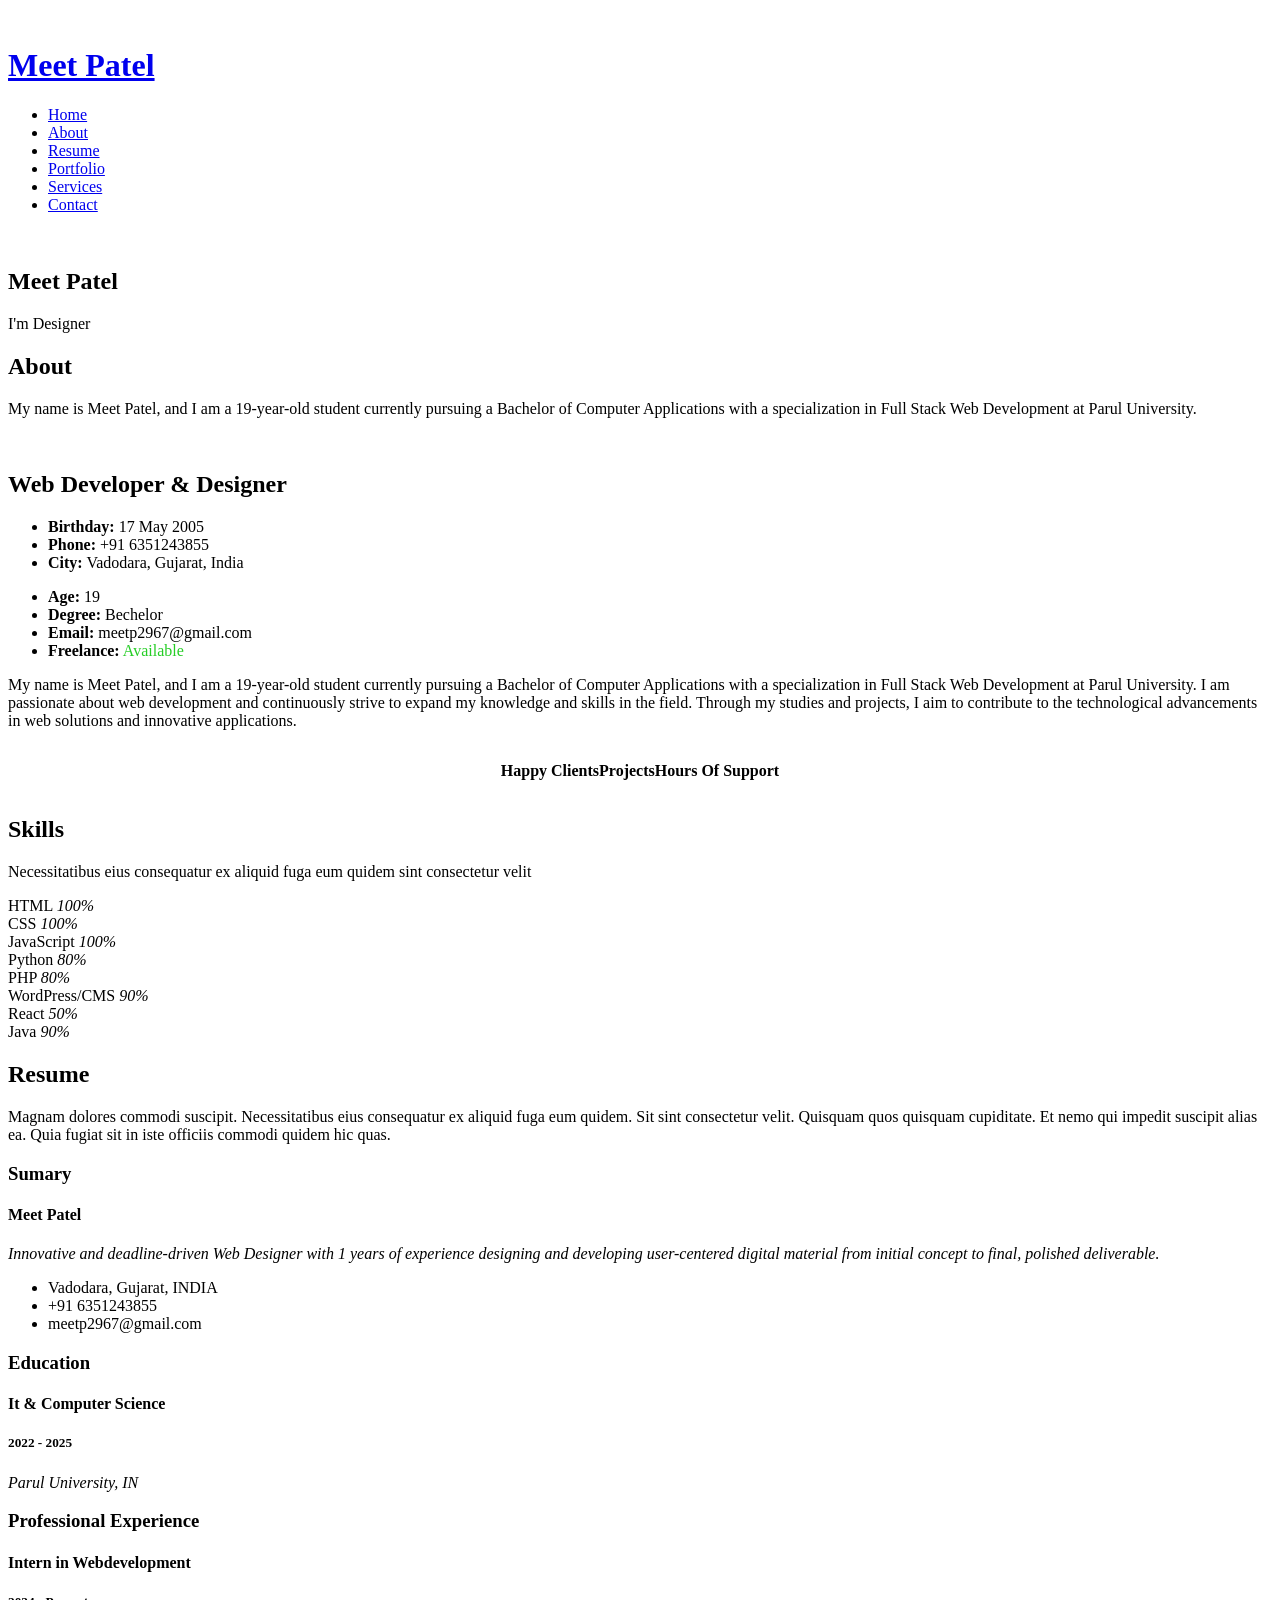
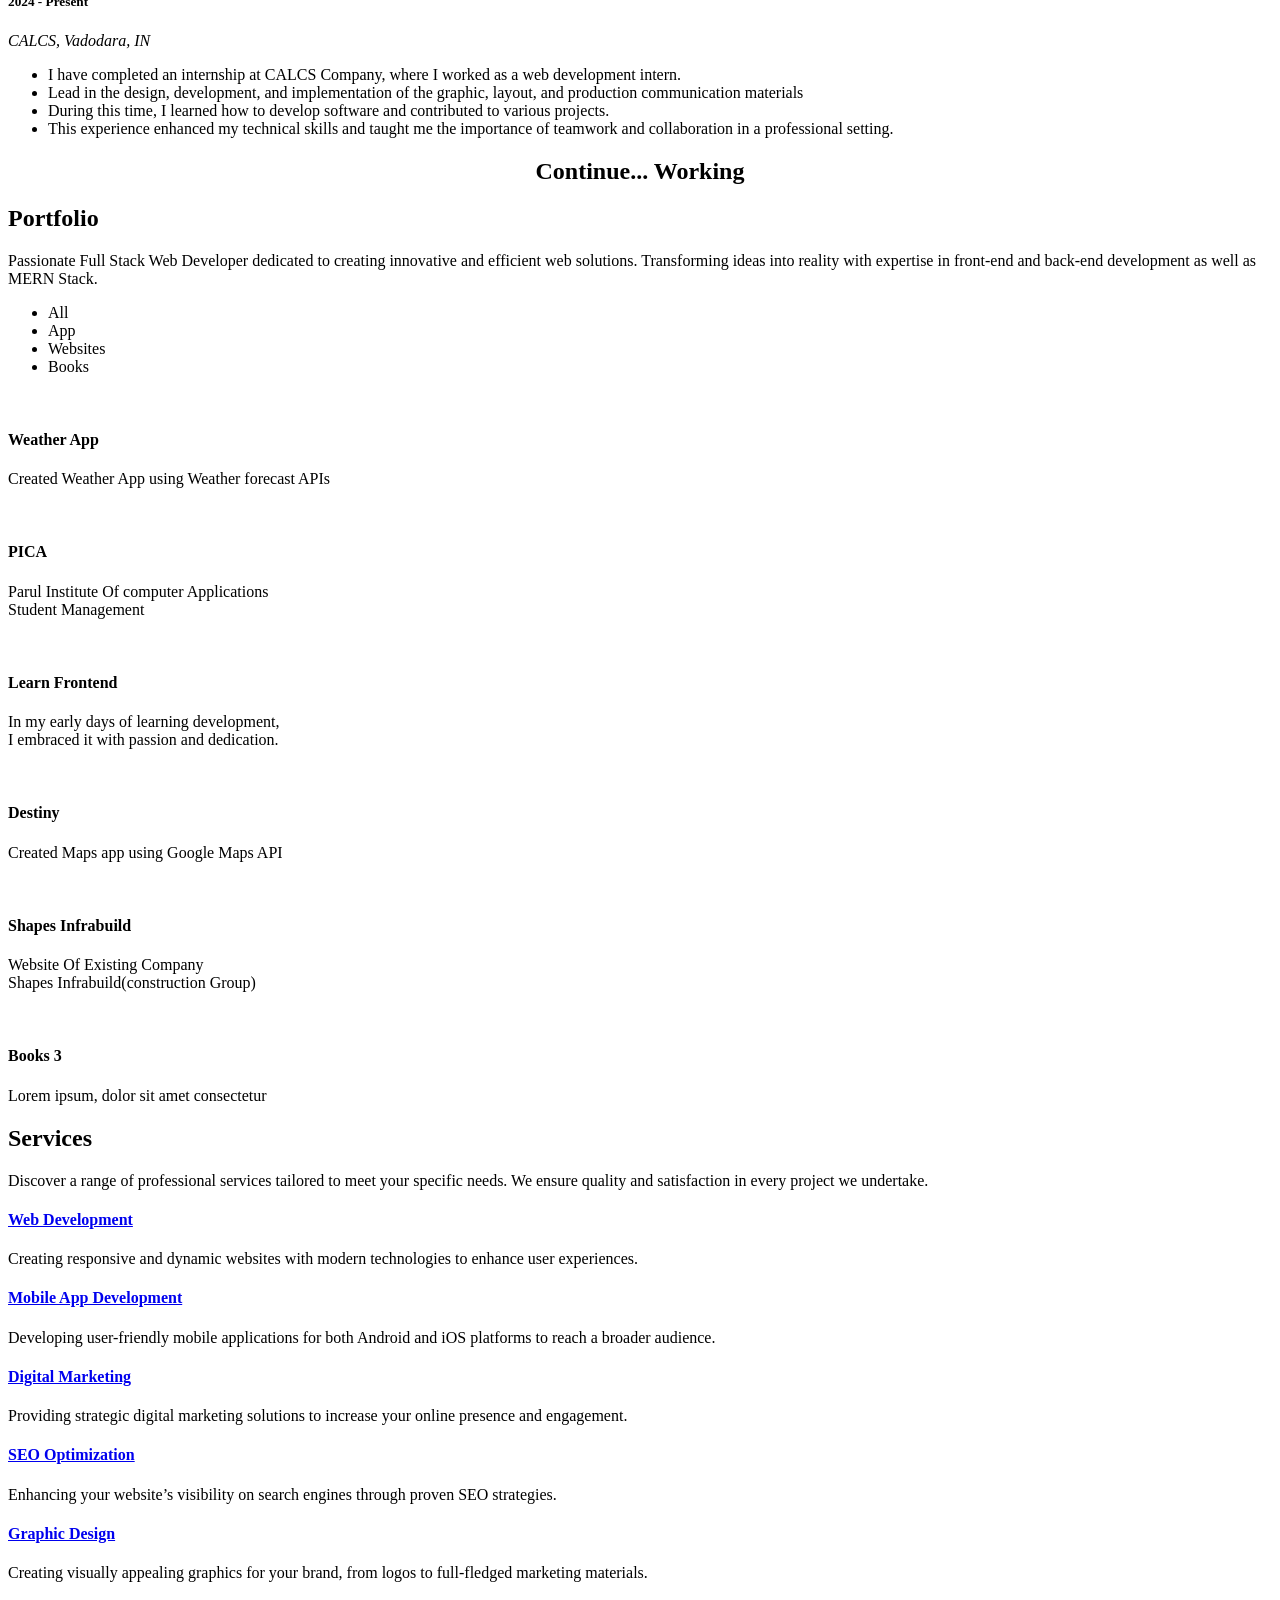
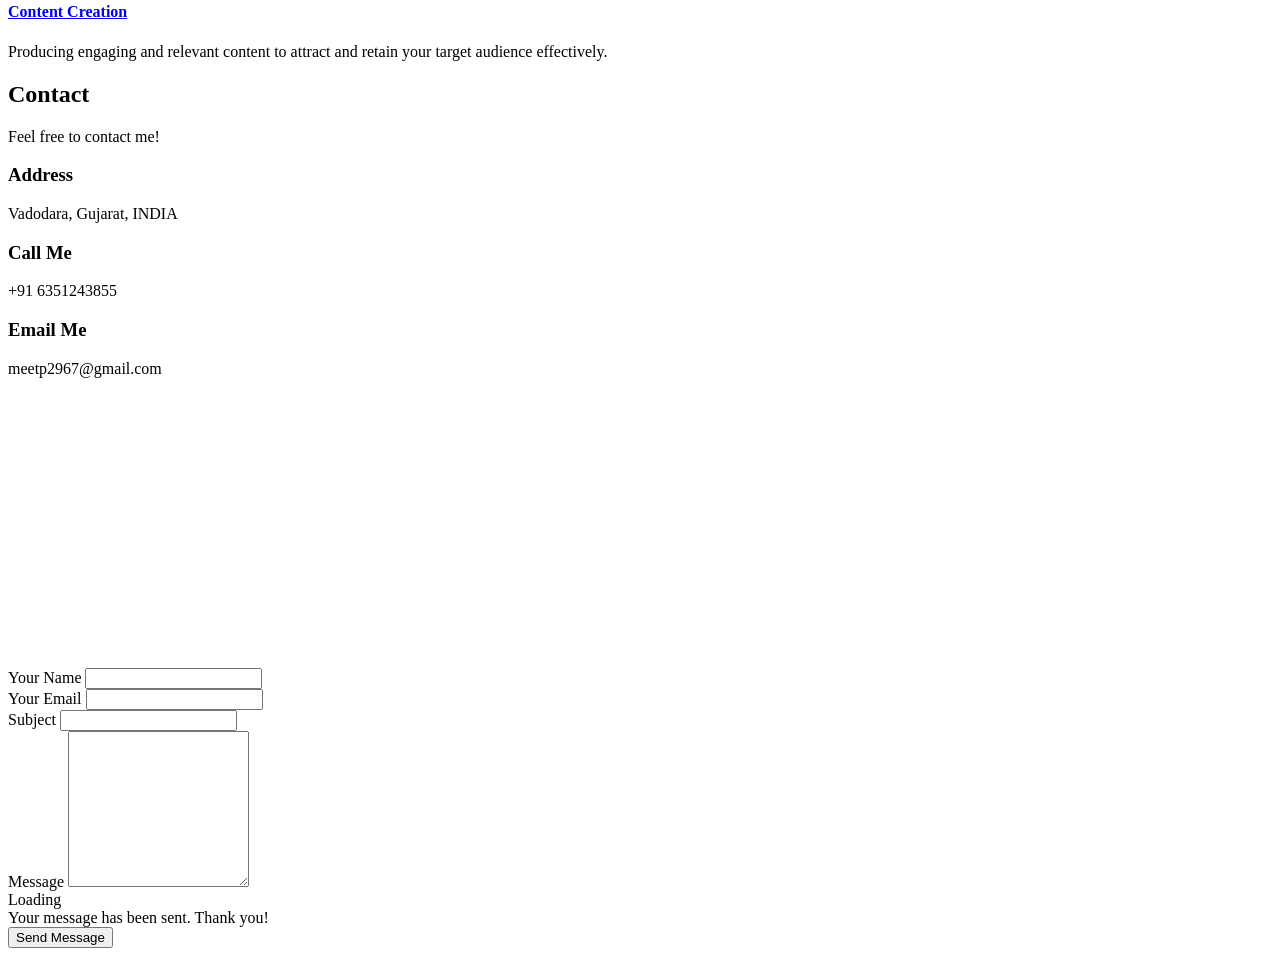
==== index.html @ 5437a2a4 "Add files via upload" ====
<!DOCTYPE html>
<html lang="en">

<head>
  <meta charset="utf-8">
  <meta content="width=device-width, initial-scale=1.0" name="viewport">
  <title>Patel Meet Personal-Portfolio</title>
  <meta content="" name="description">
  <meta content="" name="keywords">

  <!-- Favicons -->
  <link href="image.png" rel="icon">
  <link href="image.jpg" rel="apple-touch-icon">

  <!-- Fonts -->
  <link href="https://fonts.googleapis.com" rel="preconnect">
  <link href="https://fonts.gstatic.com" rel="preconnect" crossorigin>
  <link href="https://fonts.googleapis.com/css2?family=Roboto:ital,wght@0,100;0,300;0,400;0,500;0,700;0,900;1,100;1,300;1,400;1,500;1,700;1,900&family=Poppins:ital,wght@0,100;0,200;0,300;0,400;0,500;0,600;0,700;0,800;0,900;1,100;1,200;1,300;1,400;1,500;1,600;1,700;1,800;1,900&family=Raleway:ital,wght@0,100;0,200;0,300;0,400;0,500;0,600;0,700;0,800;0,900;1,100;1,200;1,300;1,400;1,500;1,600;1,700;1,800;1,900&display=swap" rel="stylesheet">

  <!-- Vendor CSS Files -->
  <link href="assets/vendor/bootstrap/css/bootstrap.min.css" rel="stylesheet">
  <link href="assets/vendor/bootstrap-icons/bootstrap-icons.css" rel="stylesheet">
  <link href="assets/vendor/aos/aos.css" rel="stylesheet">
  <link href="assets/vendor/glightbox/css/glightbox.min.css" rel="stylesheet">
  <link href="assets/vendor/swiper/swiper-bundle.min.css" rel="stylesheet">

  <style>
    ::selection{
      background-color: #081527;
      color: #0e94dd;
    }
  </style>

  <!-- Main CSS File -->
  <link href="assets/css/main.css" rel="stylesheet">

  <!-- =======================================================
  * Template Name: iPortfolio
  * Template URL: https://bootstrapmade.com/iportfolio-bootstrap-portfolio-websites-template/
  * Updated: Jun 29 2024 with Bootstrap v5.3.3
  * Author: BootstrapMade.com
  * License: https://bootstrapmade.com/license/
  ======================================================== -->
</head>

<body class="index-page">

  <header id="header" class="header dark-background d-flex flex-column">
    <i class="header-toggle d-xl-none bi bi-list"></i>

    <div class="profile-img">
      <img src="assets/img/banner.jpg" alt="" class="img-fluid rounded-circle" width=100%>
    </div>

    <a href="index.html" class="logo d-flex align-items-center justify-content-center">
      <!-- Uncomment the line below if you also wish to use an image logo -->
      <!-- <img src="assets/img/logo.png" alt=""> -->
      <h1 class="sitename">Meet Patel</h1>
    </a>

    <div class="social-links text-center">
      <a href="https://www.instagram.com/meet1117_/" class="instagram" target="_blank"><i class="bi bi-instagram"></i></a>
      <a href="https://x.com/" class="twitter" target="_blank"><i class="bi bi-twitter-x"></i></a>
      <a href="https://facebook.com/" class="facebook" target="_blank"><i class="bi bi-facebook"></i></a>
      <a href="https://skype.com/" class="google-plus" target="_blank"><i class="bi bi-skype"></i></a>
      <a href="https://linkedin.com/" class="linkedin" target="_blank"><i class="bi bi-linkedin"></i></a>
    </div>

    <nav id="navmenu" class="navmenu">
      <ul>
        <li><a href="#hero" class="active"><i class="bi bi-house navicon"></i>Home</a></li>
        <li><a href="#about"><i class="bi bi-person navicon"></i> About</a></li>
        <li><a href="#resume"><i class="bi bi-file-earmark-text navicon"></i> Resume</a></li>
        <li><a href="#portfolio"><i class="bi bi-images navicon"></i> Portfolio</a></li>
        <li><a href="#services"><i class="bi bi-hdd-stack navicon"></i> Services</a></li>
        <!-- <li class="dropdown"><a href="#"><i class="bi bi-menu-button navicon"></i> <span>Dropdown</span> <i class="bi bi-chevron-down toggle-dropdown"></i></a>
          <ul>
            <li><a href="#">Dropdown 1</a></li>
            <li class="dropdown"><a href="#"><span>Deep Dropdown</span> <i class="bi bi-chevron-down toggle-dropdown"></i></a>
              <ul>
                <li><a href="#">Deep Dropdown 1</a></li>
                <li><a href="#">Deep Dropdown 2</a></li>
                <li><a href="#">Deep Dropdown 3</a></li>
                <li><a href="#">Deep Dropdown 4</a></li>
                <li><a href="#">Deep Dropdown 5</a></li>
              </ul>
            </li>
            <li><a href="#">Dropdown 2</a></li>
            <li><a href="#">Dropdown 3</a></li>
            <li><a href="#">Dropdown 4</a></li>
          </ul> -->
        </li>
        <li><a href="#contact"><i class="bi bi-envelope navicon"></i> Contact</a></li>
      </ul>
    </nav>

  </header>

  <main class="main">

    <!-- Hero Section -->
    <section id="hero" class="hero section dark-background">

      <img src="assets/img/banner.jpg" alt="" data-aos="fade-in" class="">

      <div class="container" data-aos="fade-up" data-aos-delay="100">
        <h2>Meet Patel</h2>
        <p>I'm <span class="typed" data-typed-items="Designer, Developer, Freelancer, ">Designer</span><span class="typed-cursor typed-cursor--blink" aria-hidden="true"></span><span class="typed-cursor typed-cursor--blink" aria-hidden="true"></span></p>
      </div>

    </section><!-- /Hero Section -->

    <!-- About Section -->
    <section id="about" class="about section">

      <!-- Section Title -->
      <div class="container section-title" data-aos="fade-up">
        <h2>About</h2>
        <p>My name is Meet Patel, and I am a 19-year-old student currently pursuing a Bachelor of Computer Applications with a specialization in Full Stack Web Development at Parul University. </p>
      </div><!-- End Section Title -->

      <div class="container" data-aos="fade-up" data-aos-delay="100">

        <div class="row gy-4 justify-content-center">
          <div class="col-lg-4">
            <img src="assets/img/my-profile-img.jpg" class="img-fluid" alt="">
          </div>
          <div class="col-lg-8 content">
            <h2> Web Developer & Designer </h2>
            <!-- <p class="fst-italic py-3">
              Lorem ipsum dolor sit amet, consectetur adipiscing elit, sed do eiusmod tempor incididunt ut labore et dolore
              magna aliqua.
            </p> -->
            <div class="row">
              <div class="col-lg-6">
                <ul>
                  <li><i class="bi bi-chevron-right"></i> <strong>Birthday:</strong> <span>17 May 2005</span></li>
                  <!-- <li><i class="bi bi-chevron-right"></i> <strong>Website:</strong> <span>www.example.com</span></li> -->
                  <li><i class="bi bi-chevron-right"></i> <strong>Phone:</strong> <span>+91 6351243855</span></li>
                  <li><i class="bi bi-chevron-right"></i> <strong>City:</strong> <span>Vadodara, Gujarat, India</span></li>
                </ul>
              </div>
              <div class="col-lg-6">
                <ul>
                  <li><i class="bi bi-chevron-right"></i> <strong>Age:</strong> <span>19</span></li>
                  <li><i class="bi bi-chevron-right"></i> <strong>Degree:</strong> <span>Bechelor</span></li>
                  <li><i class="bi bi-chevron-right"></i> <strong>Email:</strong> <span>meetp2967@gmail.com</span></li>
                  <li><i class="bi bi-chevron-right"></i> <strong>Freelance:</strong> <span style="color: rgb(37, 205, 37);"> Available</span></li>
                </ul>
              </div>
            </div>
            <p class="py-3">
              My name is Meet Patel, and I am a 19-year-old student currently pursuing a Bachelor of Computer Applications with a specialization in Full Stack Web Development at Parul University. I am passionate about web development and continuously strive to expand my knowledge and skills in the field. Through my studies and projects, I aim to contribute to the technological advancements in web solutions and innovative applications.
            </p>
          </div>
        </div>

      </div>

    </section><!-- /About Section -->

    <!-- Stats Section -->
    <section id="stats" class="stats section">

      <div class="container" data-aos="fade-up" data-aos-delay="100">

        <div class="row gy-4" style="display: flex; justify-content: center;align-items: center;">

          <div class="col-lg-3 col-md-6">
            <div class="stats-item">
              <i class="bi bi-emoji-smile"></i>
              <span data-purecounter-start="0" data-purecounter-end="2" data-purecounter-duration="1" class="purecounter"></span>
              <p><strong>Happy Clients</strong> <span></span></p>
            </div>
          </div><!-- End Stats Item -->

          <div class="col-lg-3 col-md-6">
            <div class="stats-item">
              <i class="bi bi-journal-richtext"></i>
              <span data-purecounter-start="0" data-purecounter-end="10" data-purecounter-duration="1" class="purecounter"></span>
              <p><strong>Projects</strong> <span></span></p>
            </div>
          </div><!-- End Stats Item -->

          <div class="col-lg-3 col-md-6">
            <div class="stats-item">
              <i class="bi bi-headset"></i>
              <span data-purecounter-start="0" data-purecounter-end="24" data-purecounter-duration="1" class="purecounter"></span>
              <p><strong>Hours Of Support</strong> <span></span></p>
            </div>
          </div><!-- End Stats Item -->

          <!-- <div class="col-lg-3 col-md-6">
            <div class="stats-item">
              <i class="bi bi-people"></i>
              <span data-purecounter-start="0" data-purecounter-end="32" data-purecounter-duration="1" class="purecounter"></span>
              <p><strong>Hard Workers</strong> <span>rerum asperiores dolor</span></p>
            </div> -->
          <!-- </div>End Stats Item -->

        </div>

      </div>

    </section><!-- /Stats Section -->

    <!-- Skills Section -->
    <section id="skills" class="skills section light-background">

      <!-- Section Title -->
      <div class="container section-title" data-aos="fade-up">
        <h2>Skills</h2>
        <p>Necessitatibus eius consequatur ex aliquid fuga eum quidem sint consectetur velit</p>
      </div><!-- End Section Title -->

      <div class="container" data-aos="fade-up" data-aos-delay="100">

        <div class="row skills-content skills-animation">

          <div class="col-lg-6">

            <div class="progress">
              <span class="skill"><span>HTML</span> <i class="val">100%</i></span>
              <div class="progress-bar-wrap">
                <div class="progress-bar" role="progressbar" aria-valuenow="100" aria-valuemin="0" aria-valuemax="100"></div>
              </div>
            </div><!-- End Skills Item -->

            <div class="progress">
              <span class="skill"><span>CSS</span> <i class="val">100%</i></span>
              <div class="progress-bar-wrap">
                <div class="progress-bar" role="progressbar" aria-valuenow="100" aria-valuemin="0" aria-valuemax="100"></div>
              </div>
            </div><!-- End Skills Item -->

            <div class="progress">
              <span class="skill"><span>JavaScript</span> <i class="val">100%</i></span>
              <div class="progress-bar-wrap">
                <div class="progress-bar" role="progressbar" aria-valuenow="100" aria-valuemin="0" aria-valuemax="100"></div>
              </div>
            </div><!-- End Skills Item -->

            <div class="progress">
              <span class="skill"><span>Python</span> <i class="val">80%</i></span>
              <div class="progress-bar-wrap">
                <div class="progress-bar" role="progressbar" aria-valuenow="80" aria-valuemin="0" aria-valuemax="100"></div>
              </div>
            </div><!-- End Skills Item -->

          </div>

          <div class="col-lg-6">

            <div class="progress">
              <span class="skill"><span>PHP</span> <i class="val">80%</i></span>
              <div class="progress-bar-wrap">
                <div class="progress-bar" role="progressbar" aria-valuenow="80" aria-valuemin="0" aria-valuemax="100"></div>
              </div>
            </div><!-- End Skills Item -->

            <div class="progress">
              <span class="skill"><span>WordPress/CMS</span> <i class="val">90%</i></span>
              <div class="progress-bar-wrap">
                <div class="progress-bar" role="progressbar" aria-valuenow="90" aria-valuemin="0" aria-valuemax="100"></div>
              </div>
            </div><!-- End Skills Item -->

            <div class="progress">
              <span class="skill"><span>React</span> <i class="val">50%</i></span>
              <div class="progress-bar-wrap">
                <div class="progress-bar" role="progressbar" aria-valuenow="50" aria-valuemin="0" aria-valuemax="100"></div>
              </div>
            </div><!-- End Skills Item -->

            

            <div class="progress">
              <span class="skill"><span>Java</span> <i class="val">90%</i></span>
              <div class="progress-bar-wrap">
                <div class="progress-bar" role="progressbar" aria-valuenow="90" aria-valuemin="0" aria-valuemax="100"></div>
              </div>
            </div><!-- End Skills Item -->
            

          </div>

        </div>

      </div>

    </section><!-- /Skills Section -->

    <!-- Resume Section -->
    <section id="resume" class="resume section">

      <!-- Section Title -->
      <div class="container section-title" data-aos="fade-up">
        <h2>Resume</h2>
        <p>Magnam dolores commodi suscipit. Necessitatibus eius consequatur ex aliquid fuga eum quidem. Sit sint consectetur velit. Quisquam quos quisquam cupiditate. Et nemo qui impedit suscipit alias ea. Quia fugiat sit in iste officiis commodi quidem hic quas.</p>
      </div><!-- End Section Title -->

      <div class="container">

        <div class="row">

          <div class="col-lg-6" data-aos="fade-up" data-aos-delay="100">
            <h3 class="resume-title">Sumary</h3>

            <div class="resume-item pb-0">
              <h4>Meet Patel</h4>
              <p><em>Innovative and deadline-driven Web Designer with 1 years of experience designing and developing user-centered digital material from initial concept to final, polished deliverable.</em></p>
              <ul>
                <li>Vadodara, Gujarat, INDIA</li>
                <li>+91 6351243855</li>
                <li>meetp2967@gmail.com</li>
              </ul>
            </div><!-- Edn Resume Item -->

            <h3 class="resume-title">Education</h3>
            <div class="resume-item">
              <h4>It &amp; Computer Science </h4>
              <h5>2022 - 2025</h5>
              <p><em>Parul University, IN</em></p>
              <!--  i ut dignissimos deleniti nerada porti sand markend</p> -->
            </div><!-- Edn Resume Item -->

            

            <!-- <div class="resume-item">
              <h4>Bachelor of Fine Arts &amp; Graphic Design</h4>
              <h5>2010 - 2014</h5>
              <p><em>Rochester Institute of Technology, Rochester, NY</em></p>
              <p>Quia nobis sequi est occaecati aut. Repudiandae et iusto quae reiciendis et quis Eius vel ratione eius unde vitae rerum voluptates asperiores voluptatem Earum molestiae consequatur neque etlon sader mart dila</p> -->
            <!-- </div>Edn Resume Item -->

          </div>

          <div class="col-lg-6" data-aos="fade-up" data-aos-delay="200">
            <h3 class="resume-title">Professional Experience</h3>
            <div class="resume-item">
              <h4>Intern in Webdevelopment</h4>
              <h5>2024 - Present</h5>
              <p><em>CALCS, Vadodara, IN</em></p>
              <ul>
                <li>I have completed an internship at CALCS Company, where I worked as a web development intern.</li>
                <li>Lead in the design, development, and implementation of the graphic, layout, and production communication materials</li>
                <li>During this time, I learned how to develop software and contributed to various projects.</li>
                <li>This experience enhanced my technical skills and taught me the importance of teamwork and collaboration in a professional setting.</li>
              </ul>
            </div><!-- Edn Resume Item -->

            <!-- <div class="resume-item">
              <h4>Graphic design specialist</h4>
              <h5>2017 - 2018</h5>
              <p><em>Stepping Stone Advertising, New York, NY</em></p>
              <ul>
                <li>Developed numerous marketing programs (logos, brochures,infographics, presentations, and advertisements).</li>
                <li>Managed up to 5 projects or tasks at a given time while under pressure</li>
                <li>Recommended and consulted with clients on the most appropriate graphic design</li>
                <li>Created 4+ design presentations and proposals a month for clients and account managers</li>
              </ul>
            </div>Edn Resume Item -->
            <h2 style="text-align: center;">Continue... Working</h2>
          </div>

        </div>

      </div>

    </section><!-- /Resume Section -->

    <!-- Portfolio Section -->
    <section id="portfolio" class="portfolio section light-background">

      <!-- Section Title -->
      <div class="container section-title" data-aos="fade-up">
        <h2>Portfolio</h2>
        <p>Passionate Full Stack Web Developer dedicated to creating innovative and efficient web solutions. Transforming ideas into reality with expertise in front-end and back-end development as well as MERN Stack.</p>
      </div><!-- End Section Title -->

      <div class="container">

        <div class="isotope-layout" data-default-filter="*" data-layout="masonry" data-sort="original-order">

          <ul class="portfolio-filters isotope-filters" data-aos="fade-up" data-aos-delay="100">
            <li data-filter="*" class="filter-active">All</li>
            <li data-filter=".filter-app">App</li>
            <!-- <li data-filter=".filter-product">Product</li> -->
            <li data-filter=".filter-branding">Websites </li>
            <li data-filter=".filter-books">Books</li>
          </ul><!-- End Portfolio Filters -->

          <div class="row gy-4 isotope-container" data-aos="fade-up" data-aos-delay="200">

            <div class="col-lg-4 col-md-6 portfolio-item isotope-item filter-app">
              <div class="portfolio-content h-100">
                <img src="https://miro.medium.com/v2/resize:fit:1179/1*-FBfM7feFWuG5LMhu1xqvg.png" class="img-fluid" alt="">
                <div class="portfolio-info">
                  <h4>Weather App</h4>
                  <p>Created Weather App using Weather forecast APIs</p>
                  <a href="https://miro.medium.com/v2/resize:fit:1179/1*-FBfM7feFWuG5LMhu1xqvg.png" title="App 1" data-gallery="portfolio-gallery-app" class="glightbox preview-link"><i class="bi bi-zoom-in"></i></a>
                  <a href="portfolio-details.html" title="More Details" class="details-link"><i class="bi bi-link-45deg"></i></a>
                </div>
              </div>
            </div><!-- End Portfolio Item -->

            <!-- <div class="col-lg-4 col-md-6 portfolio-item isotope-item filter-product">
              <div class="portfolio-content h-100">
                <img src="assets/img/portfolio/product-1.jpg" class="img-fluid" alt="">
                <div class="portfolio-info">
                  <h4>Product 1</h4>
                  <p>Lorem ipsum, dolor sit amet consectetur</p>
                  <a href="assets/img/portfolio/product-1.jpg" title="Product 1" data-gallery="portfolio-gallery-product" class="glightbox preview-link"><i class="bi bi-zoom-in"></i></a>
                  <a href="portfolio-details.html" title="More Details" class="details-link"><i class="bi bi-link-45deg"></i></a>
                </div>
              </div>
            </div>End Portfolio Item -->

            <div class="col-lg-4 col-md-6 portfolio-item isotope-item filter-branding">
              <div class="portfolio-content h-100">
                <img src="assets/img/PICA.png" class="img-fluid" alt="">
                <div class="portfolio-info">
                  <h4>PICA</h4>
                  <p>Parul Institute Of computer Applications <br> Student Management</p>
                  <a href="assets/img/PICA.png" title="Branding 1" data-gallery="portfolio-gallery-branding" class="glightbox preview-link"><i class="bi bi-zoom-in"></i></a>
                  <a href="portfolio-details.html" title="More Details" class="details-link"><i class="bi bi-link-45deg"></i></a>
                </div>
              </div>
            </div><!-- End Portfolio Item -->

            <div class="col-lg-4 col-md-6 portfolio-item isotope-item filter-books">
              <div class="portfolio-content h-100">
                <img src="https://m.media-amazon.com/images/I/71vz1TWlYML._AC_UF1000,1000_QL80_.jpg" class="img-fluid" alt="">
                <div class="portfolio-info">
                  <h4>Learn Frontend</h4>
                  <p>In my early days of learning development, <br>I embraced it with passion and dedication.</p>
                  <a href="https://m.media-amazon.com/images/I/71vz1TWlYML._AC_UF1000,1000_QL80_.jpg" title="Book 1" data-gallery="portfolio-gallery-book" class="glightbox preview-link"><i class="bi bi-zoom-in"></i></a>
                  <a href="portfolio-details.html" title="More Details" class="details-link"><i class="bi bi-link-45deg"></i></a>
                </div>
              </div>
            </div>
            <!--End Portfolio Item -->

            <div class="col-lg-4 col-md-6 portfolio-item isotope-item filter-app">
              <div class="portfolio-content h-100">
                <img src="https://instamobile.io/wp-content/uploads/2019/03/react-native-maps.png" class="img-fluid" alt="">
                <div class="portfolio-info">
                  <h4>Destiny</h4>
                  <p>Created Maps app using Google Maps API</p>
                  <a href="https://instamobile.io/wp-content/uploads/2019/03/react-native-maps.png" title="App 2" data-gallery="portfolio-gallery-app" class="glightbox preview-link"><i class="bi bi-zoom-in"></i></a>
                  <a href="portfolio-details.html" title="More Details" class="details-link"><i class="bi bi-link-45deg"></i></a>
                </div>
              </div>
            </div><!-- End Portfolio Item -->

            <!-- <div class="col-lg-4 col-md-6 portfolio-item isotope-item filter-product">
              <div class="portfolio-content h-100">
                <img src="assets/img/portfolio/product-2.jpg" class="img-fluid" alt="">
                <div class="portfolio-info">
                  <h4>Product 2</h4>
                  <p>Lorem ipsum, dolor sit amet consectetur</p>
                  <a href="assets/img/portfolio/product-2.jpg" title="Product 2" data-gallery="portfolio-gallery-product" class="glightbox preview-link"><i class="bi bi-zoom-in"></i></a>
                  <a href="portfolio-details.html" title="More Details" class="details-link"><i class="bi bi-link-45deg"></i></a>
                </div>
              </div>
            </div>End Portfolio Item -->

            <div class="col-lg-4 col-md-6 portfolio-item isotope-item filter-branding">
              <div class="portfolio-content h-100">
                <img src="assets/img/Shapes_infra.png" class="img-fluid" alt="">
                <div class="portfolio-info">
                  <h4>Shapes Infrabuild</h4>
                  <p>Website Of Existing Company <br>Shapes Infrabuild(construction Group)</p>
                  <a href="assets/img/Shapes_infra.png" title="Branding 2" data-gallery="portfolio-gallery-branding" class="glightbox preview-link"><i class="bi bi-zoom-in"></i></a>
                  <a href="portfolio-details.html" title="More Details" class="details-link"><i class="bi bi-link-45deg"></i></a>
                </div>
              </div>
            </div><!-- End Portfolio Item -->

            <!-- <div class="col-lg-4 col-md-6 portfolio-item isotope-item filter-books">
              <div class="portfolio-content h-100">
                <img src="assets/img/portfolio/books-2.jpg" class="img-fluid" alt="">
                <div class="portfolio-info">
                  <h4>Books 2</h4>
                  <p>Lorem ipsum, dolor sit amet consectetur</p>
                  <a href="assets/img/portfolio/books-2.jpg" title="Branding 2" data-gallery="portfolio-gallery-book" class="glightbox preview-link"><i class="bi bi-zoom-in"></i></a>
                  <a href="portfolio-details.html" title="More Details" class="details-link"><i class="bi bi-link-45deg"></i></a>
                </div>
              </div>
            </div>End Portfolio Item -->

            <!-- <div class="col-lg-4 col-md-6 portfolio-item isotope-item filter-app">
              <div class="portfolio-content h-100">
                <img src="assets/img/portfolio/app-3.jpg" class="img-fluid" alt="">
                <div class="portfolio-info">
                  <h4>App 3</h4>
                  <p>Lorem ipsum, dolor sit amet consectetur</p>
                  <a href="assets/img/portfolio/app-3.jpg" title="App 3" data-gallery="portfolio-gallery-app" class="glightbox preview-link"><i class="bi bi-zoom-in"></i></a>
                  <a href="portfolio-details.html" title="More Details" class="details-link"><i class="bi bi-link-45deg"></i></a>
                </div>
              </div>
            </div>End Portfolio Item -->

            <!-- <div class="col-lg-4 col-md-6 portfolio-item isotope-item filter-product">
              <div class="portfolio-content h-100">
                <img src="assets/img/portfolio/product-3.jpg" class="img-fluid" alt="">
                <div class="portfolio-info">
                  <h4>Product 3</h4>
                  <p>Lorem ipsum, dolor sit amet consectetur</p>
                  <a href="assets/img/portfolio/product-3.jpg" title="Product 3" data-gallery="portfolio-gallery-product" class="glightbox preview-link"><i class="bi bi-zoom-in"></i></a>
                  <a href="portfolio-details.html" title="More Details" class="details-link"><i class="bi bi-link-45deg"></i></a>
                </div>
              </div>
            </div>End Portfolio Item -->

            <!-- <div class="col-lg-4 col-md-6 portfolio-item isotope-item filter-branding">
              <div class="portfolio-content h-100">
                <img src="assets/img/portfolio/branding-3.jpg" class="img-fluid" alt="">
                <div class="portfolio-info">
                  <h4>Branding 3</h4>
                  <p>Lorem ipsum, dolor sit amet consectetur</p>
                  <a href="assets/img/portfolio/branding-3.jpg" title="Branding 2" data-gallery="portfolio-gallery-branding" class="glightbox preview-link"><i class="bi bi-zoom-in"></i></a>
                  <a href="portfolio-details.html" title="More Details" class="details-link"><i class="bi bi-link-45deg"></i></a>
                </div>
              </div>
            </div>End Portfolio Item -->

            <div class="col-lg-4 col-md-6 portfolio-item isotope-item filter-books">
              <div class="portfolio-content h-100">
                <img src="assets/img/portfolio/books-3.jpg" class="img-fluid" alt="">
                <div class="portfolio-info">
                  <h4>Books 3</h4>
                  <p>Lorem ipsum, dolor sit amet consectetur</p>
                  <a href="assets/img/portfolio/books-3.jpg" title="Branding 3" data-gallery="portfolio-gallery-book" class="glightbox preview-link"><i class="bi bi-zoom-in"></i></a>
                  <a href="portfolio-details.html" title="More Details" class="details-link"><i class="bi bi-link-45deg"></i></a>
                </div>
              </div>
            </div><!-- End Portfolio Item -->

          </div><!-- End Portfolio Container -->

        </div>

      </div>

    </section><!-- /Portfolio Section -->

    <!-- Services Section -->
    <section id="services" class="services section">

      <!-- Section Title -->
      <div class="container section-title" data-aos="fade-up">
        <h2>Services</h2>
        <p>Discover a range of professional services tailored to meet your specific needs. We ensure quality and satisfaction in every project we undertake.</p>
    </div><!-- End Section Title -->
    
    <div class="container">
    
        <div class="row gy-4">
    
            <div class="col-lg-4 col-md-6 service-item d-flex" data-aos="fade-up" data-aos-delay="100">
                <div class="icon flex-shrink-0"><i class="bi bi-briefcase"></i></div>
                <div>
                    <h4 class="title"><a href="#" class="stretched-link">Web Development</a></h4>
                    <p class="description">Creating responsive and dynamic websites with modern technologies to enhance user experiences.</p>
                </div>
            </div>
            <!-- End Service Item -->
    
            <div class="col-lg-4 col-md-6 service-item d-flex" data-aos="fade-up" data-aos-delay="200">
                <div class="icon flex-shrink-0"><i class="bi bi-card-checklist"></i></div>
                <div>
                    <h4 class="title"><a href="#" class="stretched-link">Mobile App Development</a></h4>
                    <p class="description">Developing user-friendly mobile applications for both Android and iOS platforms to reach a broader audience.</p>
                </div>
            </div><!-- End Service Item -->
    
            <div class="col-lg-4 col-md-6 service-item d-flex" data-aos="fade-up" data-aos-delay="300">
                <div class="icon flex-shrink-0"><i class="bi bi-bar-chart"></i></div>
                <div>
                    <h4 class="title"><a href="#" class="stretched-link">Digital Marketing</a></h4>
                    <p class="description">Providing strategic digital marketing solutions to increase your online presence and engagement.</p>
                </div>
            </div><!-- End Service Item -->
    
            <div class="col-lg-4 col-md-6 service-item d-flex" data-aos="fade-up" data-aos-delay="400">
                <div class="icon flex-shrink-0"><i class="bi bi-binoculars"></i></div>
                <div>
                    <h4 class="title"><a href="#" class="stretched-link">SEO Optimization</a></h4>
                    <p class="description">Enhancing your website’s visibility on search engines through proven SEO strategies.</p>
                </div>
            </div><!-- End Service Item -->
    
            <div class="col-lg-4 col-md-6 service-item d-flex" data-aos="fade-up" data-aos-delay="500">
                <div class="icon flex-shrink-0"><i class="bi bi-brightness-high"></i></div>
                <div>
                    <h4 class="title"><a href="#" class="stretched-link">Graphic Design</a></h4>
                    <p class="description">Creating visually appealing graphics for your brand, from logos to full-fledged marketing materials.</p>
                </div>
            </div><!-- End Service Item -->
    
            <div class="col-lg-4 col-md-6 service-item d-flex" data-aos="fade-up" data-aos-delay="600">
                <div class="icon flex-shrink-0"><i class="bi bi-calendar4-week"></i></div>
                <div>
                    <h4 class="title"><a href="#" class="stretched-link">Content Creation</a></h4>
                    <p class="description">Producing engaging and relevant content to attract and retain your target audience effectively.</p>
                </div>
            </div><!-- End Service Item -->
    
        </div>
    
    </div>
    
    </section><!-- /Services Section -->


    <!-- Contact Section -->
    <section id="contact" class="contact section">

      <!-- Section Title -->
      <div class="container section-title" data-aos="fade-up">
        <h2>Contact</h2>
        <p>Feel free to contact me!</p>
      </div><!-- End Section Title -->

      <div class="container" data-aos="fade-up" data-aos-delay="100">

        <div class="row gy-4">

          <div class="col-lg-5">

            <div class="info-wrap">
              <div class="info-item d-flex" data-aos="fade-up" data-aos-delay="200">
                <i class="bi bi-geo-alt flex-shrink-0"></i>
                <div>
                  <h3>Address</h3>
                  <p>Vadodara, Gujarat, INDIA</p>
                </div>
              </div><!-- End Info Item -->

              <div class="info-item d-flex" data-aos="fade-up" data-aos-delay="300">
                <i class="bi bi-telephone flex-shrink-0"></i>
                <div>
                  <h3>Call Me</h3>
                  <p>+91 6351243855</p>
                </div>
              </div><!-- End Info Item -->

              <div class="info-item d-flex" data-aos="fade-up" data-aos-delay="400">
                <i class="bi bi-envelope flex-shrink-0"></i>
                <div>
                  <h3>Email Me</h3>
                  <p>meetp2967@gmail.com</p>
                </div>
              </div><!-- End Info Item -->

              <iframe src="https://www.google.com/maps/embed?pb=!1m18!1m12!1m3!1d118106.58331698454!2d73.09068465656041!3d22.322240636409273!2m3!1f0!2f0!3f0!3m2!1i1024!2i768!4f13.1!3m3!1m2!1s0x395fc8ab91a3ddab%3A0xac39d3bfe1473fb8!2sVadodara%2C%20Gujarat!5e0!3m2!1sen!2sin!4v1721927504856!5m2!1sen!2sin" frameborder="0" style="border:0; width: 100%; height: 270px;" allowfullscreen="" loading="lazy" referrerpolicy="no-referrer-when-downgrade"></iframe>

            </div>
          </div>

          <div class="col-lg-7">
            <form action="forms/contact.php" method="post" class="php-email-form" data-aos="fade-up" data-aos-delay="200">
              <div class="row gy-4">

                <div class="col-md-6">
                  <label for="name-field" class="pb-2">Your Name</label>
                  <input type="text" name="name" id="name-field" class="form-control" required="">
                </div>

                <div class="col-md-6">
                  <label for="email-field" class="pb-2">Your Email</label>
                  <input type="email" class="form-control" name="email" id="email-field" required="">
                </div>

                <div class="col-md-12">
                  <label for="subject-field" class="pb-2">Subject</label>
                  <input type="text" class="form-control" name="subject" id="subject-field" required="">
                </div>

                <div class="col-md-12">
                  <label for="message-field" class="pb-2">Message</label>
                  <textarea class="form-control" name="message" rows="10" id="message-field" required=""></textarea>
                </div>

                <div class="col-md-12 text-center">
                  <div class="loading">Loading</div>
                  <div class="error-message"></div>
                  <div class="sent-message">Your message has been sent. Thank you!</div>

                  <button type="submit">Send Message</button>
                </div>

              </div>
            </form>
          </div><!-- End Contact Form -->

        </div>

      </div>

    </section><!-- /Contact Section -->

  </main>

  

  <!-- Scroll Top -->
  <a href="#" id="scroll-top" class="scroll-top d-flex align-items-center justify-content-center"><i class="bi bi-arrow-up-short"></i></a>

  <!-- Preloader -->
  <div id="preloader"></div>

  <!-- Vendor JS Files -->
  <script src="assets/vendor/bootstrap/js/bootstrap.bundle.min.js"></script>
  <script src="assets/vendor/php-email-form/validate.js"></script>
  <script src="assets/vendor/aos/aos.js"></script>
  <script src="assets/vendor/typed.js/typed.umd.js"></script>
  <script src="assets/vendor/purecounter/purecounter_vanilla.js"></script>
  <script src="assets/vendor/waypoints/noframework.waypoints.js"></script>
  <script src="assets/vendor/glightbox/js/glightbox.min.js"></script>
  <script src="assets/vendor/imagesloaded/imagesloaded.pkgd.min.js"></script>
  <script src="assets/vendor/isotope-layout/isotope.pkgd.min.js"></script>
  <script src="assets/vendor/swiper/swiper-bundle.min.js"></script>

  <!-- Main JS File -->
  <script src="assets/js/main.js"></script>

</body>

</html>
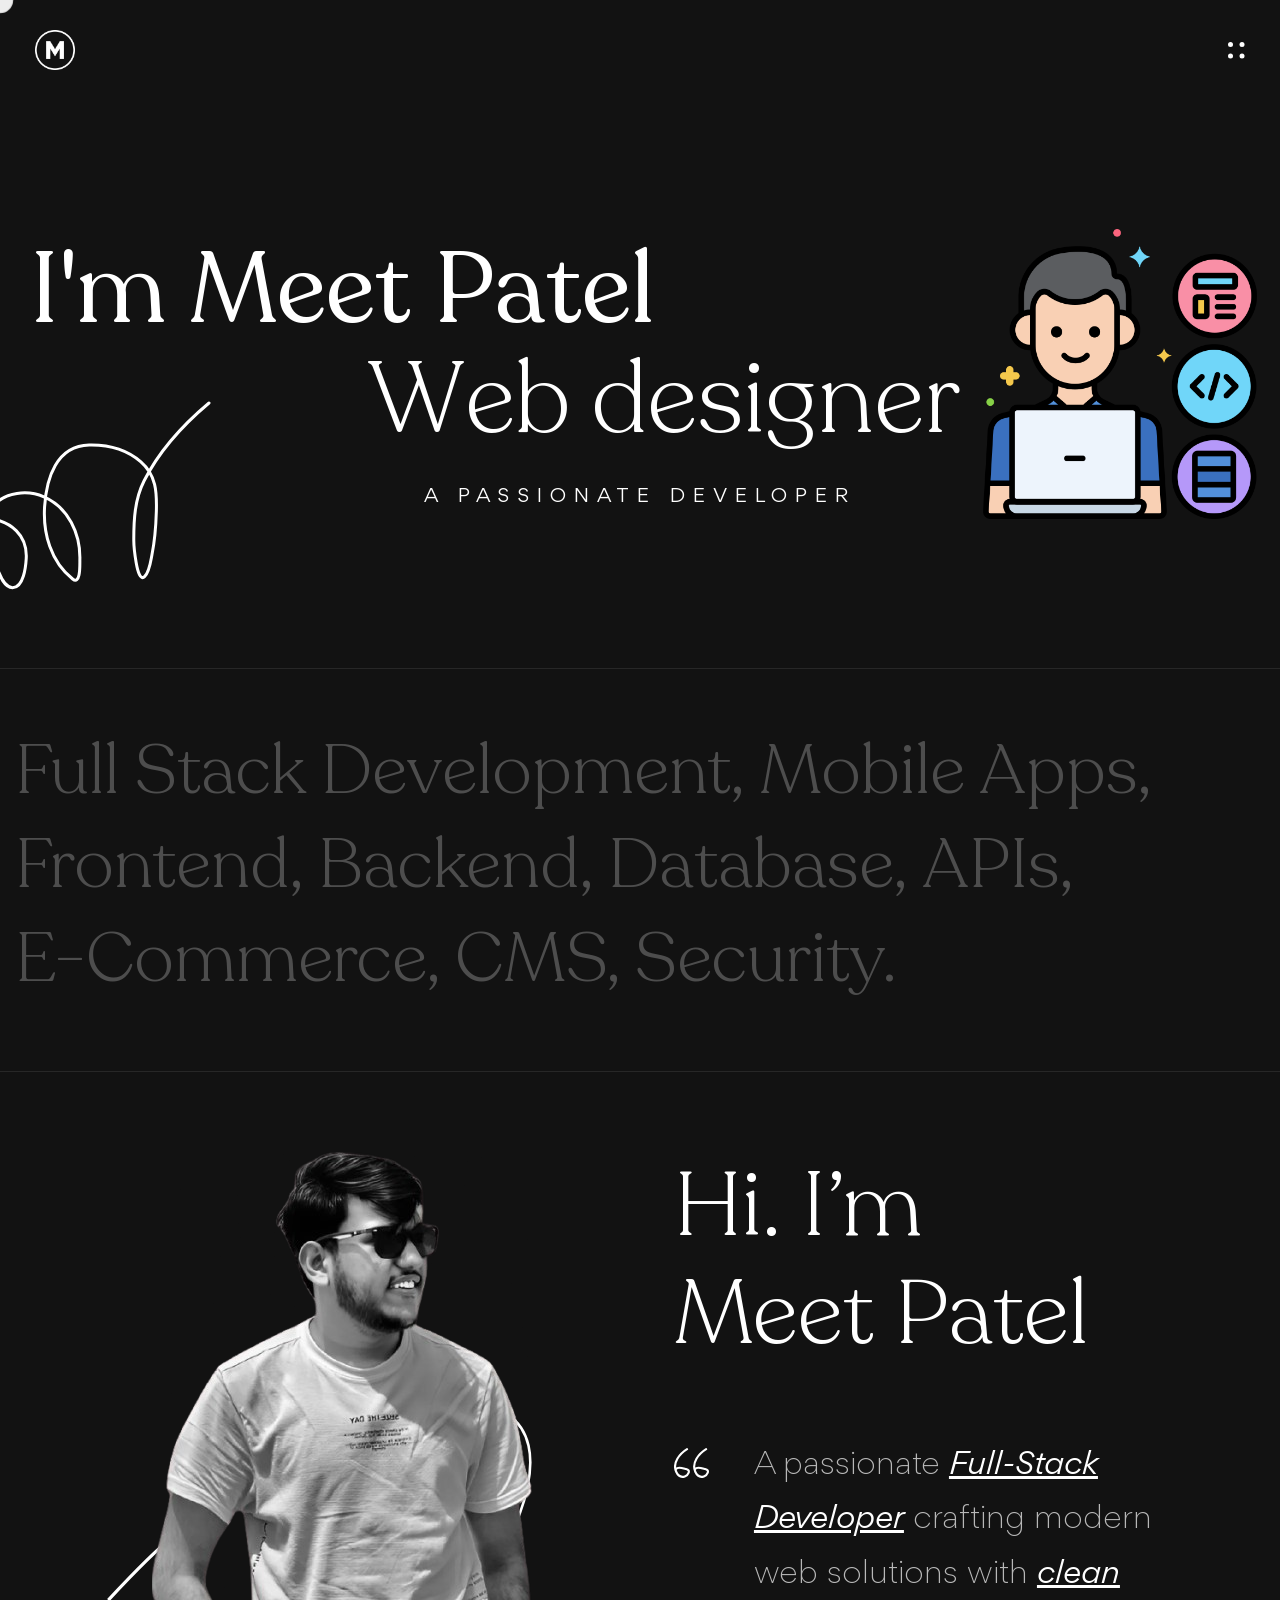
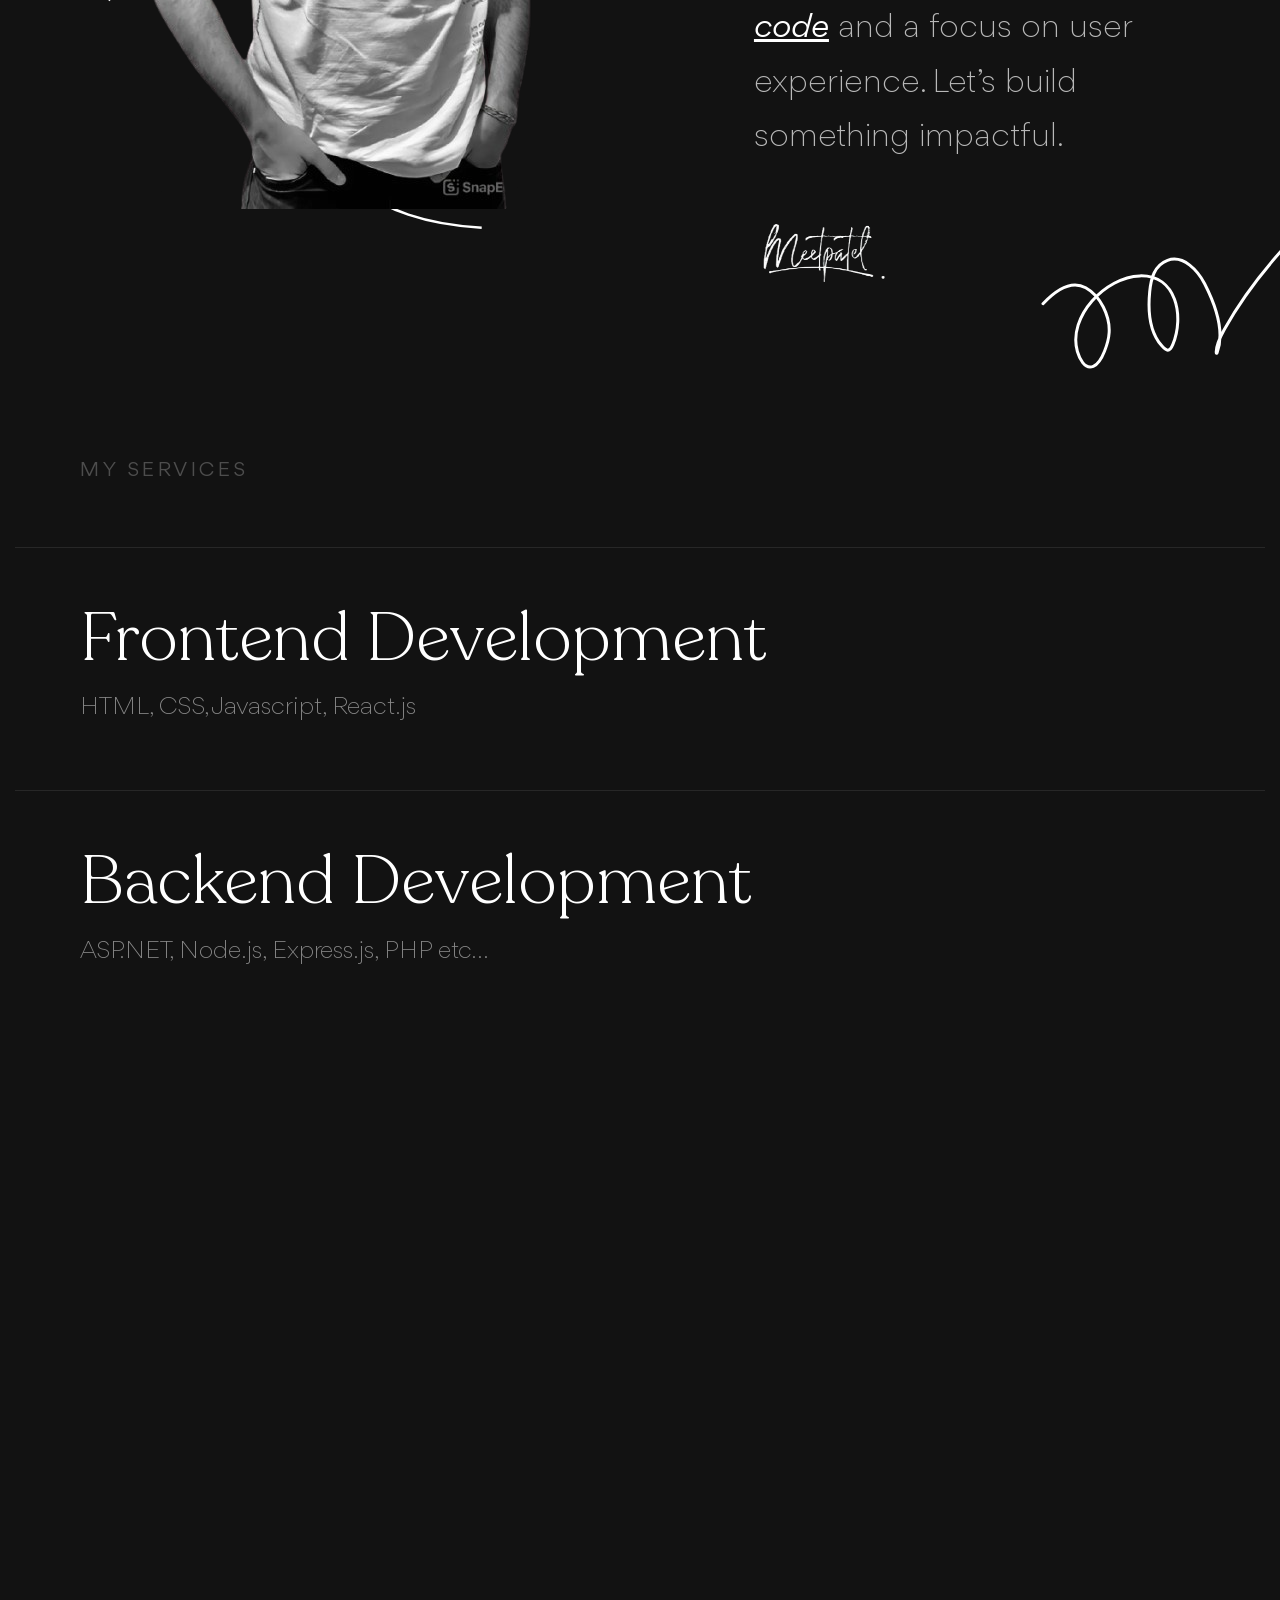
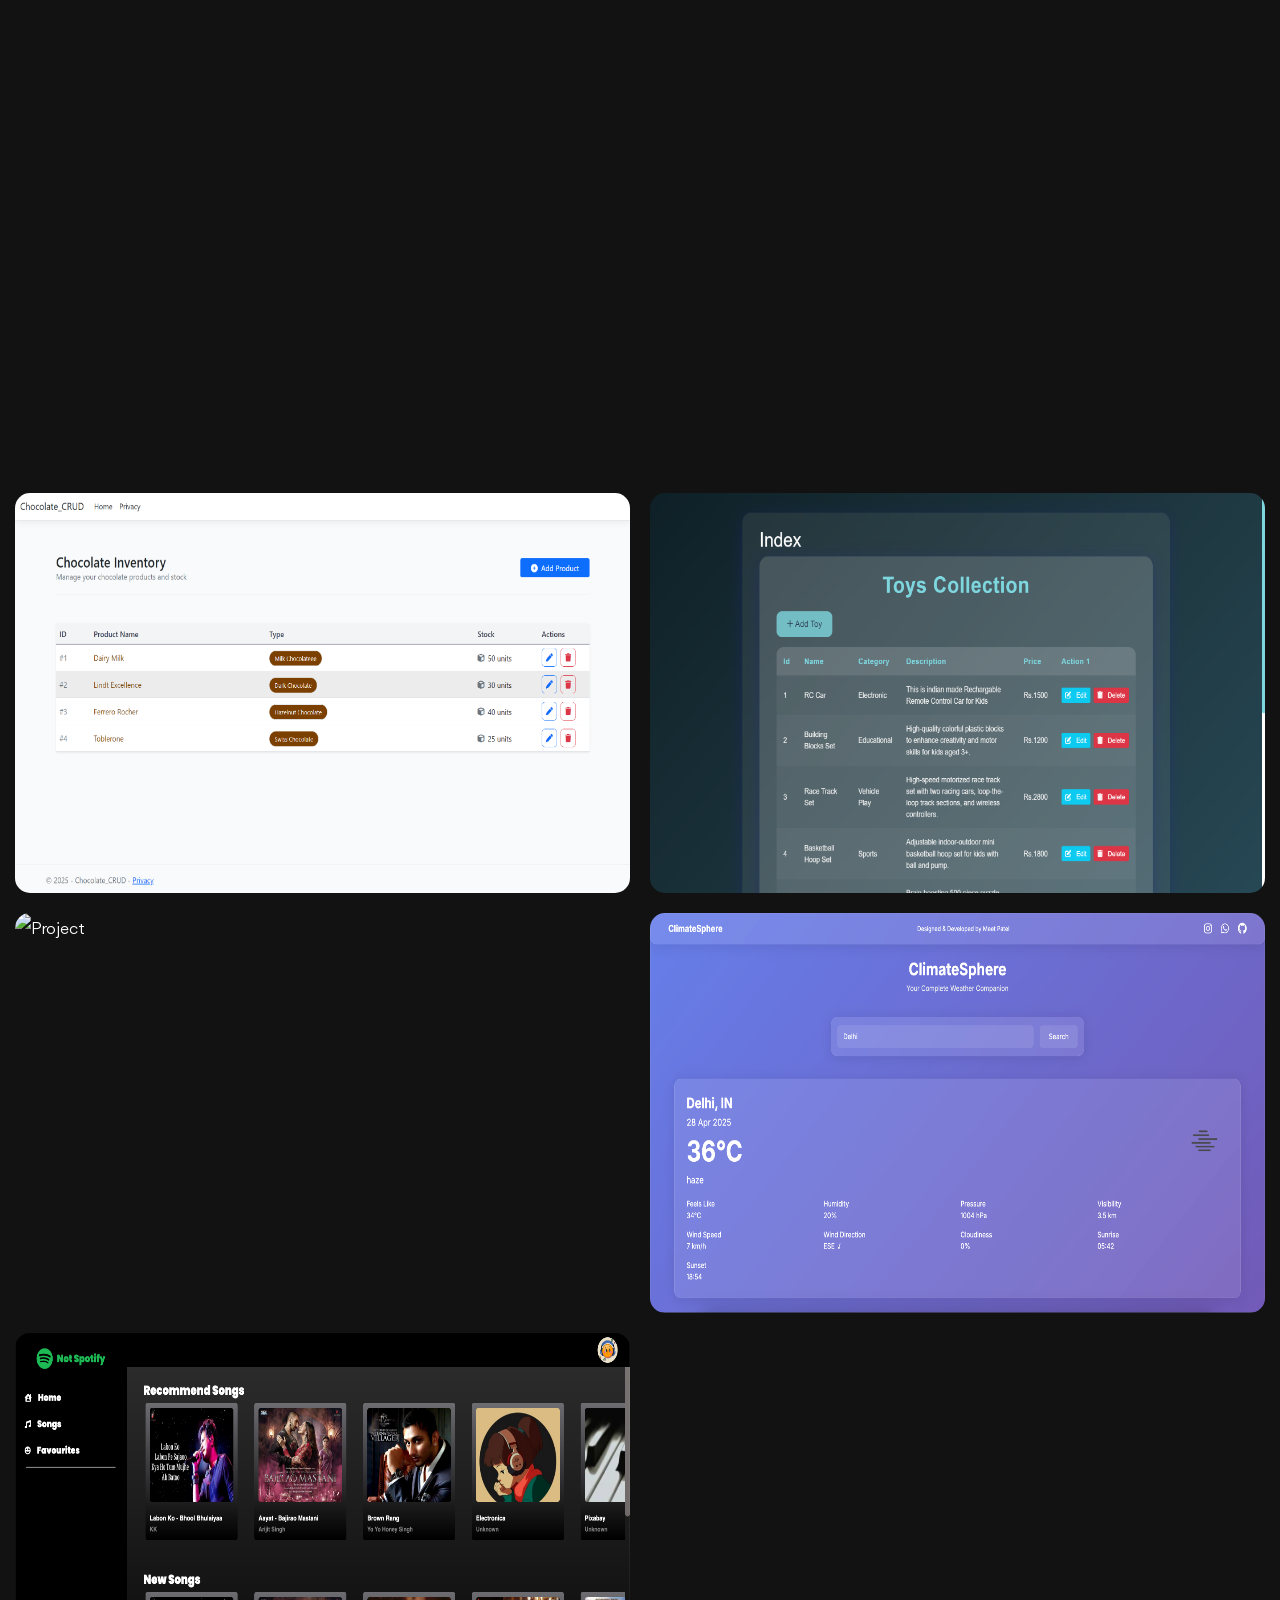
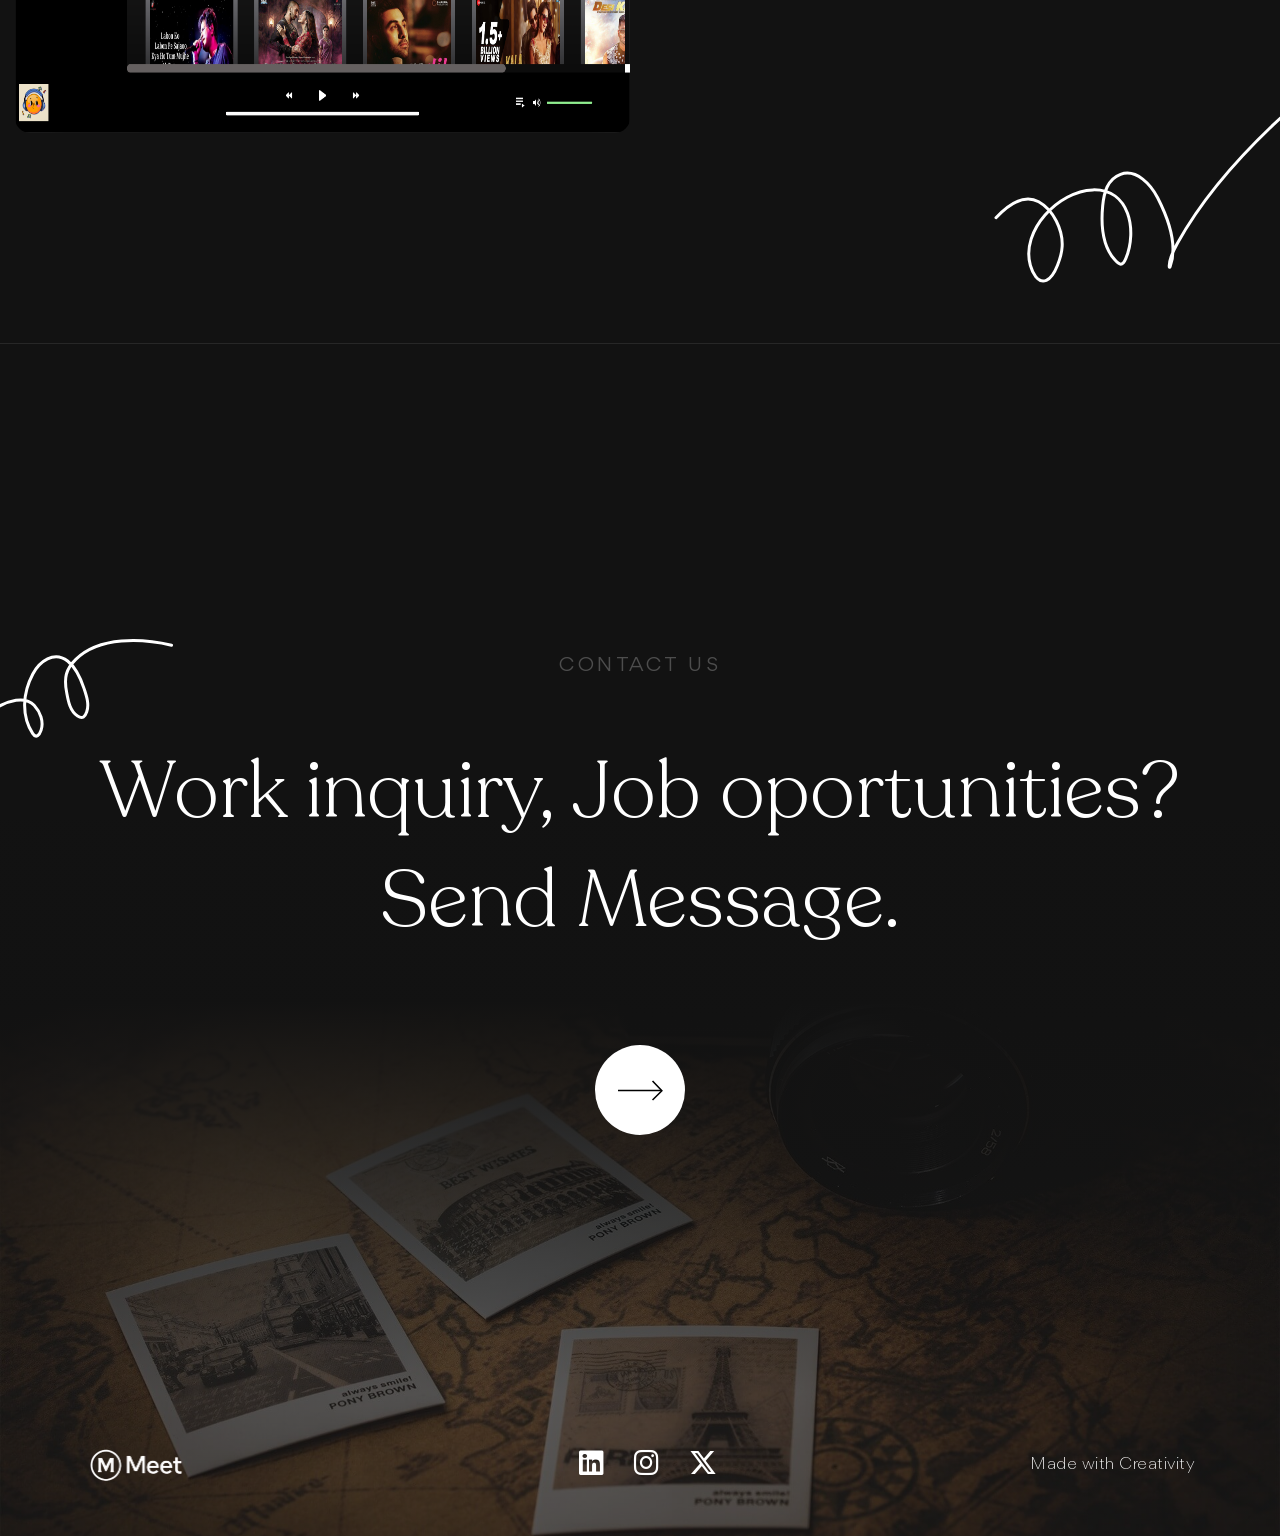
==== commit 00eb3946: "Add files via upload" ====
--- a/index.html
+++ b/index.html
@@ -2,729 +2,1203 @@
 <html lang="en">
 
 <head>
-  <meta charset="utf-8">
-  <meta content="width=device-width, initial-scale=1.0" name="viewport">
-  <title>Patel Meet Personal-Portfolio</title>
-  <meta content="" name="description">
-  <meta content="" name="keywords">
-
-  <!-- Favicons -->
-  <link href="image.png" rel="icon">
-  <link href="image.jpg" rel="apple-touch-icon">
-
-  <!-- Fonts -->
-  <link href="https://fonts.googleapis.com" rel="preconnect">
-  <link href="https://fonts.gstatic.com" rel="preconnect" crossorigin>
-  <link href="https://fonts.googleapis.com/css2?family=Roboto:ital,wght@0,100;0,300;0,400;0,500;0,700;0,900;1,100;1,300;1,400;1,500;1,700;1,900&family=Poppins:ital,wght@0,100;0,200;0,300;0,400;0,500;0,600;0,700;0,800;0,900;1,100;1,200;1,300;1,400;1,500;1,600;1,700;1,800;1,900&family=Raleway:ital,wght@0,100;0,200;0,300;0,400;0,500;0,600;0,700;0,800;0,900;1,100;1,200;1,300;1,400;1,500;1,600;1,700;1,800;1,900&display=swap" rel="stylesheet">
-
-  <!-- Vendor CSS Files -->
-  <link href="assets/vendor/bootstrap/css/bootstrap.min.css" rel="stylesheet">
-  <link href="assets/vendor/bootstrap-icons/bootstrap-icons.css" rel="stylesheet">
-  <link href="assets/vendor/aos/aos.css" rel="stylesheet">
-  <link href="assets/vendor/glightbox/css/glightbox.min.css" rel="stylesheet">
-  <link href="assets/vendor/swiper/swiper-bundle.min.css" rel="stylesheet">
+  <meta charset="UTF-8">
+  <meta http-equiv="X-UA-Compatible" content="IE=edge">
+  <meta name="viewport" content="width=device-width, initial-scale=1.0">
+
+  <!-- 
+    - primary meta tags
+  -->
+  <title>Meet Patel</title>
+  <meta name="title" content="Richard Ryan">
+  <meta name="description" content="This is a photographer portfolio html template, made by codewithsadee.">
+
+  <link rel="stylesheet" href="https://cdnjs.cloudflare.com/ajax/libs/font-awesome/6.7.2/css/all.min.css" />
 
   <style>
-    ::selection{
-      background-color: #081527;
-      color: #0e94dd;
+    /* Portfolio Section */
+    /* .portfolio-list {
+      background: #000;
+      padding: 4rem 0;
+    } */
+
+    /* .wrapper {
+      max-width: 1200px;
+      margin: 0 auto;
+      padding: 0 1.5rem;
+    } */
+
+    /* .h2-meet {
+      font-size: 3.5rem;
+      color: #fff;
+      margin-bottom: 3rem;
+      position: relative;
+      opacity: 0;
+      transform: translateY(30px);
+      transition: all 0.6s ease;
+    }
+
+    .h2-meet.revealed {
+      opacity: 1;
+      transform: translateY(0);
+    } */
+
+    .project-grid-meet {
+      display: grid;
+      grid-template-columns: repeat(2, 1fr);
+      gap: 2rem;
+    }
+
+    .project-item-meet {
+      position: relative;
+      border-radius: 15px;
+      overflow: hidden;
+      transition: transform 0.3s ease;
+    }
+
+    .project-image-meet {
+      width: 100%;
+      height: 400px;
+      object-fit: fill;
+      display: block;
+    }
+
+    .project-overlay-meet {
+      position: absolute;
+      top: 0;
+      left: 0;
+      width: 100%;
+      height: 100%;
+      background: rgba(0, 0, 0, 0.7);
+      opacity: 0;
+      transition: opacity 0.3s ease;
+    }
+
+    .project-content-meet {
+      position: absolute;
+      bottom: -50px;
+      left: 0;
+      padding: 2rem;
+      color: #fff;
+      transition: all 0.3s ease;
+      opacity: 0;
+    }
+
+    .project-title-meet {
+      font-size: 2.0rem;
+      margin-bottom: 1rem;
+    }
+
+    .project-links-meet {
+      display: flex;
+      gap: 1rem;
+    }
+
+    .project-link-meet {
+      color: #fff;
+      text-decoration: none;
+      padding: 0.5rem 1.5rem;
+      border: 2px solid #fff;
+      border-radius: 25px;
+      transition: all 0.3s ease;
+    }
+
+    .project-link-meet:hover {
+      background: #fff;
+      color: #000;
+    }
+
+    /* Hover Effects */
+    .project-item-meet:hover .project-overlay-meet {
+      opacity: 1;
+    }
+
+    .project-item-meet:hover .project-content-meet {
+      bottom: 0;
+      opacity: 1;
+      width: 100%;
+      display: flex;
+      justify-content: center;
+      align-items: center;
+      flex-direction: column;
+    }
+
+    /* Mobile Carousel */
+    @media (max-width: 768px) {
+      .project-grid-meet {
+        display: flex;
+        overflow-x: auto;
+        scroll-snap-type: x mandatory;
+        -webkit-overflow-scrolling: touch;
+        gap: 1rem;
+        padding-bottom: 1rem;
+      }
+
+      .project-item-meet {
+        min-width: 100%;
+        scroll-snap-align: start;
+        margin-right: 1rem;
+      }
+
+      .project-title-meet {
+        /* color: black; */
+        font-weight: 600;
+        font-size: 20px;
+      }
+
+      .project-overlay-meet {
+        /* opacity: 1; */
+      }
+
+      .project-content-meet {
+        bottom: 0;
+        opacity: 1;
+        background: #00000096;
+        width: 100%;
+        display: flex;
+        align-items: center;
+        justify-content: center;
+        flex-direction: column;
+      }
     }
   </style>
 
-  <!-- Main CSS File -->
-  <link href="assets/css/main.css" rel="stylesheet">
-
-  <!-- =======================================================
-  * Template Name: iPortfolio
-  * Template URL: https://bootstrapmade.com/iportfolio-bootstrap-portfolio-websites-template/
-  * Updated: Jun 29 2024 with Bootstrap v5.3.3
-  * Author: BootstrapMade.com
-  * License: https://bootstrapmade.com/license/
-  ======================================================== -->
+
+
+
+  <!-- 
+    - favicon
+  -->
+  <link rel="shortcut icon" href="./favicon.ico" type="image/svg+xml">
+
+  <!-- 
+    - custom css link
+  -->
+  <link rel="stylesheet" href="./assets/css/style.css">
+
+  <!-- 
+    - custom font link
+  -->
+  <link rel="stylesheet" href="./assets/font/font.css">
+
+  <!-- 
+    - preload images
+  -->
+  <link rel="preload" as="image" href="./assets/images/loading.svg">
+  <link rel="preload" as="image" href="./assets/images/loading-circle.svg">
+
 </head>
 
-<body class="index-page">
-
-  <header id="header" class="header dark-background d-flex flex-column">
-    <i class="header-toggle d-xl-none bi bi-list"></i>
-
-    <div class="profile-img">
-      <img src="assets/img/banner.jpg" alt="" class="img-fluid rounded-circle" width=100%>
+<body class="active" id="top">
+
+  <!-- 
+    -#PRELOADING
+  -->
+
+  <div class="loading" data-loading>
+    <img src="./assets/images/logo-M-white.png" width="55" height="55" alt="loading" class="img">
+    <img src="./assets/images/loading-circle.svg" width="70" height="70" alt="" class="circle">
+  </div>
+
+
+
+
+
+  <!-- 
+    - #HEADER
+  -->
+
+  <header class="header" data-header>
+    <div class="container">
+
+      <a href="#" class="logo">
+        <img src="./assets/images/logo-M-white.png" width="40" height="40" alt="Richard home">
+      </a>
+
+      <button class="nav-open-btn" aria-label="open menu" data-nav-toggler>
+        <img src="./assets/images/menu.svg" width="17" height="17" alt="menu icon">
+      </button>
+
+      <nav class="navbar" data-navbar>
+
+        <div class="navbar-top">
+          <a href="#" class="logo">
+            <img src="./assets/images/nav-logo.png" width="140" height="40" alt="Richard home" class="img"
+              style="margin-top: 10px;">
+          </a>
+
+          <button class="nav-close-btn" aria-label="close menu" data-nav-toggler>
+            <span class="span one"></span>
+            <span class="span two"></span>
+          </button>
+        </div>
+
+        <ul class="navbar-list">
+
+          <li class="navbar-item">
+            <a href="#home" class="navbar-link" data-nav-link>Home</a>
+          </li>
+
+          <li class="navbar-item">
+            <a href="#gallery" class="navbar-link" data-nav-link>Gallery</a>
+          </li>
+
+          <li class="navbar-item">
+            <a href="#about" class="navbar-link" data-nav-link>About</a>
+          </li>
+
+          <li class="navbar-item">
+            <a href="#services" class="navbar-link" data-nav-link>Services</a>
+          </li>
+
+          <li class="navbar-item">
+            <a href="#portfolio" class="navbar-link" data-nav-link>Portfolio</a>
+          </li>
+
+          <li class="navbar-item">
+            <a href="#contact" class="navbar-link" data-nav-link>Contact us</a>
+          </li>
+
+        </ul>
+
+        <!-- <button class="login-btn">
+          <img src="./assets/images/user.svg" width="21" height="21" alt="user icon">
+
+          <span class="span">Login</span>
+        </button> -->
+
+        <p class="navbar-title">My Address</p>
+
+        <address class="navbar-text">
+          <a href="https://maps.app.goo.gl/tSRa7miEYYpHm6Rv5" target="_blank" class="contact-link">Vadodara, Gujarat,
+            India</a>
+        </address>
+
+        <p class="navbar-text">
+          Urgent issue? call us at
+          <a href="tel:+916351243855" class="contact-link">+91 6351243855</a>
+        </p>
+
+      </nav>
+
+      <div class="overlay" data-nav-toggler data-overlay></div>
+
     </div>
-
-    <a href="index.html" class="logo d-flex align-items-center justify-content-center">
-      <!-- Uncomment the line below if you also wish to use an image logo -->
-      <!-- <img src="assets/img/logo.png" alt=""> -->
-      <h1 class="sitename">Meet Patel</h1>
-    </a>
-
-    <div class="social-links text-center">
-      <a href="https://www.instagram.com/meet1117_/" class="instagram" target="_blank"><i class="bi bi-instagram"></i></a>
-      <a href="https://x.com/" class="twitter" target="_blank"><i class="bi bi-twitter-x"></i></a>
-      <a href="https://facebook.com/" class="facebook" target="_blank"><i class="bi bi-facebook"></i></a>
-      <a href="https://skype.com/" class="google-plus" target="_blank"><i class="bi bi-skype"></i></a>
-      <a href="https://linkedin.com/" class="linkedin" target="_blank"><i class="bi bi-linkedin"></i></a>
+  </header>
+
+
+
+
+
+  <main>
+    <article>
+
+      <!-- 
+        - #HERO
+      -->
+      <!-- <h2 class="welcome" style="text-align: center; margin-top: 70px; font-size: 60px;">Welcome to my site!</h2> -->
+      <section class="section hero" id="home" aria-label="home">
+
+        <div class="container">
+
+          <img src="./assets/images/banner-avtar.png" width="422" height="322" alt="" class="hero-banner">
+
+          <div class="hero-content">
+
+            <h1 class="h1 hero-title">I'm Meet Patel</h1>
+
+            <div class="wrapper h2">
+              <strong class="strong" data-letter-effect>Web designer</strong>
+              <strong class="strong" data-letter-effect>Programmer</strong>
+              <!-- <strong class="strong" data-letter-effect></strong> -->
+              <strong class="strong" data-letter-effect>Developer</strong>
+            </div>
+
+            <p class="hero-text"> A Passionate Developer</p>
+
+          </div>
+
+        </div>
+
+        <img src="./assets/images/hero-shape.svg" width="211" height="189" alt="" class="shape">
+
+      </section>
+
+
+
+
+
+      <!-- 
+        - #GALLERY
+      -->
+
+      <!-- <section class="section gallery" id="gallery">
+        <div class="container">
+
+          <ul class="gallery-list">
+
+            <li class="gallery-item" data-reveal>
+
+              <div class="gallery-card">
+
+                <figure class="card-banner img-holder has-before" style="--width: 450; --height: 625;">
+                  <img src="./assets/images/gallery-1.jpg" width="450" height="625" loading="lazy" alt="The Drunken"
+                    class="img-cover">
+                </figure>
+
+                <div class="card-content">
+                  <h3 class="h6">
+                    <a href="#" class="card-title">The Drunken</a>
+                  </h3>
+
+                  <span class="card-tag">Food, Event</span>
+                </div>
+
+                <a href="#" class="btn-icon">
+                  <img src="./assets/images/arrow-forward.svg" width="43" height="20" loading="lazy"
+                    alt="arrow-forward icon">
+                </a>
+
+              </div>
+
+              <div class="gallery-card">
+
+                <figure class="card-banner img-holder has-before" style="--width: 450; --height: 625;">
+                  <img src="./assets/images/gallery-2.jpg" width="450" height="625" loading="lazy"
+                    alt="Lettuce Entertain" class="img-cover">
+                </figure>
+
+                <div class="card-content">
+                  <h3 class="h6">
+                    <a href="#" class="card-title">Lettuce Entertain</a>
+                  </h3>
+
+                  <span class="card-tag">Landscape</span>
+                </div>
+
+                <a href="#" class="btn-icon">
+                  <img src="./assets/images/arrow-forward.svg" width="43" height="20" loading="lazy"
+                    alt="arrow-forward icon">
+                </a>
+
+              </div>
+
+            </li>
+
+            <li class="gallery-item" data-reveal>
+
+              <div class="gallery-card">
+
+                <figure class="card-banner img-holder has-before" style="--width: 450; --height: 625;">
+                  <img src="./assets/images/gallery-3.jpg" width="450" height="625" loading="lazy" alt="Leaping Lizard"
+                    class="img-cover">
+                </figure>
+
+                <div class="card-content">
+                  <h3 class="h6">
+                    <a href="#" class="card-title">Leaping Lizard</a>
+                  </h3>
+
+                  <span class="card-tag">Model, Fashion</span>
+                </div>
+
+                <a href="#" class="btn-icon">
+                  <img src="./assets/images/arrow-forward.svg" width="43" height="20" loading="lazy"
+                    alt="arrow-forward icon">
+                </a>
+
+              </div>
+
+              <div class="gallery-card">
+
+                <figure class="card-banner img-holder has-before" style="--width: 450; --height: 625;">
+                  <img src="./assets/images/gallery-4.jpg" width="450" height="625" loading="lazy" alt="Juan More Taco"
+                    class="img-cover">
+                </figure>
+
+                <div class="card-content">
+                  <h3 class="h6">
+                    <a href="#" class="card-title">Juan More Taco</a>
+                  </h3>
+
+                  <span class="card-tag">Architecture, Event</span>
+                </div>
+
+                <a href="#" class="btn-icon">
+                  <img src="./assets/images/arrow-forward.svg" width="43" height="20" loading="lazy"
+                    alt="arrow-forward icon">
+                </a>
+
+              </div>
+
+            </li>
+
+            <li class="gallery-item" data-reveal>
+
+              <div class="gallery-card">
+
+                <figure class="card-banner img-holder has-before" style="--width: 450; --height: 625;">
+                  <img src="./assets/images/gallery-5.jpg" width="450" height="625" loading="lazy" alt="Goldilox Bagels"
+                    class="img-cover">
+                </figure>
+
+                <div class="card-content">
+                  <h3 class="h6">
+                    <a href="#" class="card-title">Goldilox Bagels</a>
+                  </h3>
+
+                  <span class="card-tag">People, Film</span>
+                </div>
+
+                <a href="#" class="btn-icon">
+                  <img src="./assets/images/arrow-forward.svg" width="43" height="20" loading="lazy"
+                    alt="arrow-forward icon">
+                </a>
+
+              </div>
+
+              <div class="gallery-card">
+
+                <figure class="card-banner img-holder has-before" style="--width: 450; --height: 625;">
+                  <img src="./assets/images/gallery-6.jpg" width="450" height="625" loading="lazy" alt="Cookie Monstah"
+                    class="img-cover">
+                </figure>
+
+                <div class="card-content">
+                  <h3 class="h6">
+                    <a href="#" class="card-title">Cookie Monstah</a>
+                  </h3>
+
+                  <span class="card-tag">Wedding, Event</span>
+                </div>
+
+                <a href="#" class="btn-icon">
+                  <img src="./assets/images/arrow-forward.svg" width="43" height="20" loading="lazy"
+                    alt="arrow-forward icon">
+                </a>
+
+              </div>
+
+            </li>
+
+            <li class="gallery-item" data-reveal>
+
+              <div class="gallery-card">
+
+                <figure class="card-banner img-holder has-before" style="--width: 450; --height: 625;">
+                  <img src="./assets/images/gallery-7.jpg" width="450" height="625" loading="lazy"
+                    alt="Divine Pastabilities" class="img-cover">
+                </figure>
+
+                <div class="card-content">
+                  <h3 class="h6">
+                    <a href="#" class="card-title">Divine Pastabilities</a>
+                  </h3>
+
+                  <span class="card-tag">Wedding, Model</span>
+                </div>
+
+                <a href="#" class="btn-icon">
+                  <img src="./assets/images/arrow-forward.svg" width="43" height="20" loading="lazy"
+                    alt="arrow-forward icon">
+                </a>
+
+              </div>
+
+              <div class="gallery-card">
+
+                <figure class="card-banner img-holder has-before" style="--width: 450; --height: 625;">
+                  <img src="./assets/images/gallery-8.jpg" width="450" height="625" loading="lazy"
+                    alt="The Lockhart Bar" class="img-cover">
+                </figure>
+
+                <div class="card-content">
+                  <h3 class="h6">
+                    <a href="#" class="card-title">The Lockhart Bar</a>
+                  </h3>
+
+                  <span class="card-tag">Health & Wellnes</span>
+                </div>
+
+                <a href="#" class="btn-icon">
+                  <img src="./assets/images/arrow-forward.svg" width="43" height="20" loading="lazy"
+                    alt="arrow-forward icon">
+                </a>
+
+              </div>
+
+            </li>
+
+          </ul>
+
+          <a href="#service" class="scroll-down">
+            <img src="./assets/images/scroll-down.svg" width="40" height="66" loading="lazy" alt="mouse scroll">
+          </a>
+
+          <img src="./assets/images/gallery-shape.svg" width="220" height="78" loading="lazy" alt="" class="shape">
+
+        </div>
+      </section> -->
+
+
+
+
+
+      <!-- 
+        - #CATEGORY
+      -->
+
+      <section class="section category" aria-label="development category">
+        <div class="container">
+
+          <ul class="category-list">
+
+
+
+            <li class="category-item" data-reveal>
+              <a href="#" class="category-card">
+                <h3 class="h4 card-title">Full Stack Development,</h3>
+
+                <!-- <figure class="card-banner img-holder" style="--width: 600; --height: 690;">
+                  <img src="./assets/images/category-1.jpg" width="600" height="690" loading="lazy" alt="Web Development"
+                    class="img-cover">
+                </figure> -->
+
+              </a>
+            </li>
+
+            <li class="category-item" data-reveal>
+              <a href="#" class="category-card">
+                <h3 class="h4 card-title">Mobile Apps,</h3>
+                <!--
+                <figure class="card-banner img-holder" style="--width: 600; --height: 690;">
+                  <img src="./assets/images/category-2.jpg" width="600" height="690" loading="lazy" alt="Mobile Apps"
+                    class="img-cover">
+                </figure>
+                -->
+              </a>
+            </li>
+
+            <li class="category-item" data-reveal>
+              <a href="#" class="category-card">
+                <h3 class="h4 card-title">Frontend,</h3>
+                <!--
+                <figure class="card-banner img-holder" style="--width: 600; --height: 690;">
+                  <img src="./assets/images/category-3.jpg" width="600" height="690" loading="lazy" alt="Frontend"
+                    class="img-cover">
+                </figure>
+                -->
+              </a>
+            </li>
+
+            <li class="category-item" data-reveal>
+              <a href="#" class="category-card">
+                <h3 class="h4 card-title">Backend,</h3>
+                <!--
+                <figure class="card-banner img-holder" style="--width: 600; --height: 690;">
+                  <img src="./assets/images/category-4.jpg" width="600" height="690" loading="lazy" alt="Backend"
+                    class="img-cover">
+                </figure>
+                -->
+              </a>
+            </li>
+
+            <!-- <li class="category-item" data-reveal>
+              <a href="#" class="category-card">
+                <h3 class="h4 card-title">Full Stack,</h3>
+                
+                <figure class="card-banner img-holder" style="--width: 600; --height: 690;">
+                  <img src="./assets/images/category-2.jpg" width="600" height="690" loading="lazy" alt="Full Stack"
+                    class="img-cover">
+                </figure>
+               
+              </a>
+            </li> -->
+
+            <!-- <li class="category-item" data-reveal>
+              <a href="#" class="category-card">
+                <h3 class="h4 card-title">UI/UX,</h3>
+                
+                <figure class="card-banner img-holder" style="--width: 600; --height: 690;">
+                  <img src="./assets/images/category-5.jpg" width="600" height="690" loading="lazy" alt="UI/UX"
+                    class="img-cover">
+                </figure>
+               
+              </a>
+            </li> -->
+
+            <!-- <li class="category-item" data-reveal>
+              <a href="#" class="category-card">
+                <h3 class="h4 card-title">DevOps,</h3>
+                
+                <figure class="card-banner img-holder" style="--width: 600; --height: 690;">
+                  <img src="./assets/images/category-6.jpg" width="600" height="690" loading="lazy" alt="DevOps"
+                    class="img-cover">
+                </figure>
+               
+              </a>
+            </li> -->
+
+            <!-- <li class="category-item" data-reveal>
+              <a href="#" class="category-card">
+                <h3 class="h4 card-title">Cloud Computing,</h3>
+                
+                <figure class="card-banner img-holder" style="--width: 600; --height: 690;">
+                  <img src="./assets/images/category-7.jpg" width="600" height="690" loading="lazy" alt="Cloud Computing"
+                    class="img-cover">
+                </figure>
+               
+              </a>
+            </li> -->
+
+            <li class="category-item" data-reveal>
+              <a href="#" class="category-card">
+                <h3 class="h4 card-title">Database,</h3>
+                <!--
+                <figure class="card-banner img-holder" style="--width: 600; --height: 690;">
+                  <img src="./assets/images/category-8.jpg" width="600" height="690" loading="lazy" alt="Database"
+                    class="img-cover">
+                </figure>
+                -->
+              </a>
+            </li>
+
+            <li class="category-item" data-reveal>
+              <a href="#" class="category-card">
+                <h3 class="h4 card-title">APIs,</h3>
+                <!--
+                <figure class="card-banner img-holder" style="--width: 600; --height: 690;">
+                  <img src="./assets/images/category-9.jpg" width="600" height="690" loading="lazy" alt="APIs"
+                    class="img-cover">
+                </figure>
+                -->
+              </a>
+            </li>
+
+            <li class="category-item" data-reveal>
+              <a href="#" class="category-card">
+                <h3 class="h4 card-title">E-Commerce,</h3>
+                <!--
+                <figure class="card-banner img-holder" style="--width: 600; --height: 690;">
+                  <img src="./assets/images/category-7.jpg" width="600" height="690" loading="lazy" alt="E-Commerce"
+                    class="img-cover">
+                </figure>
+                -->
+              </a>
+            </li>
+
+            <li class="category-item" data-reveal>
+              <a href="#" class="category-card">
+                <h3 class="h4 card-title">CMS,</h3>
+                <!--
+                <figure class="card-banner img-holder" style="--width: 600; --height: 690;">
+                  <img src="./assets/images/category-10.jpg" width="600" height="690" loading="lazy" alt="CMS"
+                    class="img-cover">
+                </figure>
+                -->
+              </a>
+            </li>
+
+            <li class="category-item" data-reveal>
+              <a href="#" class="category-card">
+                <h3 class="h4 card-title">Security.</h3>
+                <!--
+                <figure class="card-banner img-holder" style="--width: 600; --height: 690;">
+                  <img src="./assets/images/category-11.jpg" width="600" height="690" loading="lazy"
+                    alt="Security" class="img-cover">
+                </figure>
+                -->
+              </a>
+            </li>
+
+          </ul>
+
+        </div>
+      </section>
+
+
+
+
+
+      <!-- 
+        - #ABOUT
+      -->
+
+      <section class="section about" id="about" aria-label="about me">
+        <div class="container">
+
+          <div class="about-content">
+
+            <h2 class="h2 section-title" data-reveal="right">
+              Hi. I’m <br>
+              Meet Patel
+            </h2>
+
+            <div class="wrapper has-before" data-reveal="right">
+
+              <p class="section-text">
+                A passionate
+                <em class="em">Full-Stack Developer</em>
+                crafting modern web solutions with
+                <em class="em">clean code</em>
+                and a focus on user experience. Let’s build something impactful.
+              </p>
+
+              <img src="./assets/images/sign.png" width="151" height="92" loading="lazy" alt="signature" class="img"
+                draggable="false">
+
+            </div>
+
+          </div>
+
+          <figure class="about-banner" data-reveal="left">
+
+            <div class="has-before" style="--width: 512; --height: 684;">
+              <img src="Meetbg-Final.png" width="512" height="684" loading="lazy" alt="Riachard Ryan" class="img-cover"
+                style="height: auto;">
+            </div>
+
+            <!-- <img src="./assets/images/Medel.png" width="28" height="78" loading="lazy" alt=""
+              class="shape shape-1"> -->
+
+            <img src="./assets/images/about-shape-2.svg" width="659" height="653" loading="lazy" alt=""
+              class="shape shape-2">
+
+          </figure>
+
+          <img src="./assets/images/about-shape-3.svg" width="239" height="232" loading="lazy" alt=""
+            class="shape shape-3">
+
+        </div>
+      </section>
+
+
+
+
+
+      <!-- 
+        - #SERVICE
+      -->
+
+      <section class="section service" id="service" aria-labelledby="service-lable">
+
+        <p class="section-subtitle container" id="service-lable">My Services</p>
+
+        <ul class="service-list">
+
+          <li data-reveal>
+            <div class="service-card container">
+
+              <img src="./assets/images/frontend-html.webp" width="40" height="80" loading="lazy"
+                alt="Wedding Photography" class="img" style="width: 400px; margin-left: 400px;">
+
+              <div>
+                <h3 class="h3 card-title"> Frontend Development</h3>
+
+                <p class="card-subtitle">
+                  HTML, CSS, Javascript, React.js
+                </p>
+              </div>
+
+              <!-- <a href="#" class="btn-icon" aria-label="See more">
+                <svg xmlns="http://www.w3.org/2000/svg" width="43" height="20" viewBox="0 0 43 20" fill="none">
+                  <path d="M0 10H41" stroke="white" stroke-width="2" />
+                  <path d="M33 1L41.9 10.2727L33 19" stroke="white" stroke-width="2" />
+                </svg>
+              </a> -->
+
+            </div>
+          </li>
+
+          <li data-reveal>
+            <div class="service-card container">
+
+              <img src="./assets/images/web-development.png" width="43" height="20" loading="lazy" alt="Event Organiser"
+                class="img" style="width: 400px; margin-left: 400px;">
+
+              <div>
+                <h3 class="h3 card-title">Backend Development</h3>
+
+                <p class="card-subtitle">
+                  ASP.NET, Node.js, Express.js, PHP etc...
+                </p>
+              </div>
+
+              <!-- <a href="#" class="btn-icon" aria-label="See more">
+                <svg xmlns="http://www.w3.org/2000/svg" width="43" height="20" viewBox="0 0 43 20" fill="none">
+                  <path d="M0 10H41" stroke="white" stroke-width="2" />
+                  <path d="M33 1L41.9 10.2727L33 19" stroke="white" stroke-width="2" />
+                </svg>
+              </a> -->
+
+            </div>
+          </li>
+
+          <li data-reveal>
+            <div class="service-card container">
+
+              <img src="./assets/images/Full-Stack.png" width="43" height="20" loading="lazy" alt="Event Organiser"
+                class="img" style="width: 400px; margin-left: 400px;">
+
+              <div>
+                <h3 class="h3 card-title">Full-Stack Development</h3>
+
+                <p class="card-subtitle">
+                  MERN Stack(MongoDB, Express.js, React.js, Node.js)
+                </p>
+              </div>
+
+              <!-- <a href="#" class="btn-icon" aria-label="See more">
+                <svg xmlns="http://www.w3.org/2000/svg" width="43" height="20" viewBox="0 0 43 20" fill="none">
+                  <path d="M0 10H41" stroke="white" stroke-width="2" />
+                  <path d="M33 1L41.9 10.2727L33 19" stroke="white" stroke-width="2" />
+                </svg>
+              </a> -->
+
+            </div>
+          </li>
+
+          <li data-reveal>
+            <div class="service-card container">
+
+              <img src="./assets/images/DBMS.png" width="43" height="20" loading="lazy" alt="Event Organiser"
+                class="img" style="width: 400px; margin-left: 400px;">
+
+              <div>
+                <h3 class="h3 card-title">Database Management</h3>
+
+                <p class="card-subtitle">
+                  MongoDB, MySQL, MS SQL Server 2022
+                </p>
+              </div>
+
+              <!-- <a href="#" class="btn-icon" aria-label="See more">
+                <svg xmlns="http://www.w3.org/2000/svg" width="43" height="20" viewBox="0 0 43 20" fill="none">
+                  <path d="M0 10H41" stroke="white" stroke-width="2" />
+                  <path d="M33 1L41.9 10.2727L33 19" stroke="white" stroke-width="2" />
+                </svg>
+              </a> -->
+
+            </div>
+          </li>
+
+          <li data-reveal>
+            <div class="service-card container">
+
+              <img src="./assets/images/CMS.png" width="43" height="20" loading="lazy" alt="Event Organiser" class="img"
+                style="width: 400px; margin-left: 400px;">
+
+              <div>
+                <h3 class="h3 card-title">CMS - Ecommerce</h3>
+
+                <p class="card-subtitle">
+                  Wordpress, Shopify etc...
+                </p>
+              </div>
+
+              <!-- <a href="#" class="btn-icon" aria-label="See more">
+                <svg xmlns="http://www.w3.org/2000/svg" width="43" height="20" viewBox="0 0 43 20" fill="none">
+                  <path d="M0 10H41" stroke="white" stroke-width="2" />
+                  <path d="M33 1L41.9 10.2727L33 19" stroke="white" stroke-width="2" />
+                </svg>
+              </a> -->
+
+            </div>
+          </li>
+
+        </ul>
+
+      </section>
+
+
+
+
+
+      <!-- 
+        - #PORTFOLIO
+      -->
+
+      <section class="section portfolio" id="portfolio" aria-labelledby="portfolio-label">
+        <div class="container">
+
+          <div class="portfolio-list">
+
+            <div class="wrapper">
+
+              <h2 class="h2 section-title" id="portfolio-label" data-reveal>My Recent Work.</h2>
+
+              <div class="project-grid-meet">
+                <!-- Project Items -->
+
+                <div class="project-item-meet">
+                  <img src="assets/images/Chocolatee.png" alt="Project" class="project-image-meet">
+                  <div class="project-overlay-meet"></div>
+                  <div class="project-content-meet">
+                    <h3 class="project-title-meet">Chocolate Inventory Basic CRUD <br> DOT NET-8 MVC, Entity Framework</h3>
+                    <div class="project-links-meet">
+                      <!-- <a href="#" class="project-link-meet">Demo</a> -->
+                      <!-- <a href="#" class="project-link-meet">Code</a> -->
+                    </div>
+                  </div>
+                </div>
+
+                <div class="project-item-meet">
+                  <img src="assets/images/toys.png" alt="Project" class="project-image-meet">
+                  <div class="project-overlay-meet"></div>
+                  <div class="project-content-meet">
+                    <h3 class="project-title-meet">toys Store Basic CRUD <br> DOT NET-8 MVC, Entity Framework</h3>
+                    <div class="project-links-meet">
+                      <!-- <a href="#" class="project-link-meet">Demo</a> -->
+                      <!-- <a href="#" class="project-link-meet">Code</a> -->
+                    </div>
+                  </div>
+                </div>
+
+                <div class="project-item-meet">
+                  <img src="assets/images/Fashion-Ecommerce.png" alt="Project" class="project-image-meet">
+                  <div class="project-overlay-meet"></div>
+                  <div class="project-content-meet">
+                    <h3 class="project-title-meet">Fashion Ecommerce Website using PHP</h3>
+                    <div class="project-links-meet">
+                      <!-- <a href="#" class="project-link-meet">Demo</a> -->
+                      <!-- <a href="#" class="project-link-meet">Code</a> -->
+                    </div>
+                  </div>
+                </div>
+
+                <div class="project-item-meet">
+                  <img src="assets/images/Weather.png" alt="Project" class="project-image-meet">
+                  <div class="project-overlay-meet"></div>
+                  <div class="project-content-meet">
+                    <h3 class="project-title-meet">ClimateSphere - Weather Forecasting Website Using Node.js</h3>
+                    <div class="project-links-meet">
+                      <a href="https://climate-sphere.vercel.app/" target="_blank" class="project-link-meet">Demo</a>
+                      <!-- <a href="#" class="project-link-meet">Code</a> -->
+                    </div>
+                  </div>
+                </div>
+
+                <div class="project-item-meet">
+                  <img src="assets/images/music.png" alt="Project" class="project-image-meet">
+                  <div class="project-overlay-meet"></div>
+                  <div class="project-content-meet">
+                    <h3 class="project-title-meet">Music Steaming Platfrom using PHP</h3>
+
+                    <div class="project-links-meet">
+                      <!-- <a href="#" class="project-link-meet">Demo</a> -->
+                      <!-- <a href="#" class="project-link-meet">Code</a> -->
+                    </div>
+                  </div>
+                </div>
+
+                <!-- <div class="project-item-meet">
+                  <img src="assets/images/Fashion-Ecommerce.png" alt="Project" class="project-image-meet">
+                  <div class="project-overlay-meet"></div>
+                  <div class="project-content-meet">
+                    <h3 class="project-title-meet">AI Agent - Python, NLP, LLM and ML</h3>
+                    <div class="project-links-meet">
+                      <a href="#" class="project-link-meet">Demo</a>
+                      <a href="#" class="project-link-meet">Code</a>
+                    </div>
+                  </div>  
+                </div> -->
+
+              </div>
+
+
+            </div>
+
+            <img src="./assets/images/portfolio-shape.svg" width="286" height="232" loading="lazy" alt="" class="shape">
+
+
+
+
+
+          </div>
+      </section>
+
+    </article>
+  </main>
+
+
+
+
+
+  <!-- 
+    - #FOOTER
+  -->
+
+  <footer class="footer">
+
+    <div class="footer-top section" id="contact">
+      <div class="container">
+
+        <p class="section-subtitle" data-reveal>Contact Us</p>
+
+        <h2 class="h2 section-title" data-reveal>
+          Work inquiry, Job oportunities? Send Message.
+        </h2>
+
+        <a href="https://wa.me/+916351243855" class="btn-icon" data-reveal>
+          <img src="./assets/images/arrow-forward.svg" width="43" height="20" loading="lazy" alt="arrow-forward icon">
+        </a>
+
+        <!-- <img src="./assets/images/footer-1.jpg" width="159" height="176" loading="lazy" alt="photography"
+          class="abs-img abs-img-1" data-reveal>
+
+        <img src="./assets/images/footer-2.jpg" width="265" height="275" loading="lazy" alt="photography"
+          class="abs-img abs-img-2" data-reveal>
+
+        <img src="./assets/images/footer-3.jpg" width="303" height="272" loading="lazy" alt="photography"
+          class="abs-img abs-img-3" data-reveal>
+
+        <img src="./assets/images/footer-4.jpg" width="175" height="175" loading="lazy" alt="photography"
+          class="abs-img abs-img-4" data-reveal> -->
+
+        <img src="./assets/images/footer-shape.svg" width="185" height="134" loading="lazy" alt="" class="shape">
+
+      </div>
     </div>
 
-    <nav id="navmenu" class="navmenu">
-      <ul>
-        <li><a href="#hero" class="active"><i class="bi bi-house navicon"></i>Home</a></li>
-        <li><a href="#about"><i class="bi bi-person navicon"></i> About</a></li>
-        <li><a href="#resume"><i class="bi bi-file-earmark-text navicon"></i> Resume</a></li>
-        <li><a href="#portfolio"><i class="bi bi-images navicon"></i> Portfolio</a></li>
-        <li><a href="#services"><i class="bi bi-hdd-stack navicon"></i> Services</a></li>
-        <!-- <li class="dropdown"><a href="#"><i class="bi bi-menu-button navicon"></i> <span>Dropdown</span> <i class="bi bi-chevron-down toggle-dropdown"></i></a>
-          <ul>
-            <li><a href="#">Dropdown 1</a></li>
-            <li class="dropdown"><a href="#"><span>Deep Dropdown</span> <i class="bi bi-chevron-down toggle-dropdown"></i></a>
-              <ul>
-                <li><a href="#">Deep Dropdown 1</a></li>
-                <li><a href="#">Deep Dropdown 2</a></li>
-                <li><a href="#">Deep Dropdown 3</a></li>
-                <li><a href="#">Deep Dropdown 4</a></li>
-                <li><a href="#">Deep Dropdown 5</a></li>
-              </ul>
-            </li>
-            <li><a href="#">Dropdown 2</a></li>
-            <li><a href="#">Dropdown 3</a></li>
-            <li><a href="#">Dropdown 4</a></li>
-          </ul> -->
-        </li>
-        <li><a href="#contact"><i class="bi bi-envelope navicon"></i> Contact</a></li>
-      </ul>
-    </nav>
-
-  </header>
-
-  <main class="main">
-
-    <!-- Hero Section -->
-    <section id="hero" class="hero section dark-background">
-
-      <img src="assets/img/banner.jpg" alt="" data-aos="fade-in" class="">
-
-      <div class="container" data-aos="fade-up" data-aos-delay="100">
-        <h2>Meet Patel</h2>
-        <p>I'm <span class="typed" data-typed-items="Designer, Developer, Freelancer, ">Designer</span><span class="typed-cursor typed-cursor--blink" aria-hidden="true"></span><span class="typed-cursor typed-cursor--blink" aria-hidden="true"></span></p>
+    <div class="footer-bottom">
+      <div class="container">
+
+        <a href="#" class="logo">
+          <img src="./assets/images/nav-logo.png" width="100" height="100" loading="lazy" alt="Richard home">
+        </a>
+
+
+        <ul class="social-list">
+
+          <li>
+            <a href="#" class="social-link"><i class="fa-brands fa-linkedin"></i></a>
+          </li>
+
+          <li>
+            <a href="#" class="social-link"><i class="fa-brands fa-instagram"></i></a>
+          </li>
+
+          <li>
+            <a href="#" class="social-link"><i class="fa-brands fa-x-twitter"></i></a>
+          </li>
+
+        </ul>
+
+        <p class="copyright">Made with Creativity</p>
+
       </div>
-
-    </section><!-- /Hero Section -->
-
-    <!-- About Section -->
-    <section id="about" class="about section">
-
-      <!-- Section Title -->
-      <div class="container section-title" data-aos="fade-up">
-        <h2>About</h2>
-        <p>My name is Meet Patel, and I am a 19-year-old student currently pursuing a Bachelor of Computer Applications with a specialization in Full Stack Web Development at Parul University. </p>
-      </div><!-- End Section Title -->
-
-      <div class="container" data-aos="fade-up" data-aos-delay="100">
-
-        <div class="row gy-4 justify-content-center">
-          <div class="col-lg-4">
-            <img src="assets/img/my-profile-img.jpg" class="img-fluid" alt="">
-          </div>
-          <div class="col-lg-8 content">
-            <h2> Web Developer & Designer </h2>
-            <!-- <p class="fst-italic py-3">
-              Lorem ipsum dolor sit amet, consectetur adipiscing elit, sed do eiusmod tempor incididunt ut labore et dolore
-              magna aliqua.
-            </p> -->
-            <div class="row">
-              <div class="col-lg-6">
-                <ul>
-                  <li><i class="bi bi-chevron-right"></i> <strong>Birthday:</strong> <span>17 May 2005</span></li>
-                  <!-- <li><i class="bi bi-chevron-right"></i> <strong>Website:</strong> <span>www.example.com</span></li> -->
-                  <li><i class="bi bi-chevron-right"></i> <strong>Phone:</strong> <span>+91 6351243855</span></li>
-                  <li><i class="bi bi-chevron-right"></i> <strong>City:</strong> <span>Vadodara, Gujarat, India</span></li>
-                </ul>
-              </div>
-              <div class="col-lg-6">
-                <ul>
-                  <li><i class="bi bi-chevron-right"></i> <strong>Age:</strong> <span>19</span></li>
-                  <li><i class="bi bi-chevron-right"></i> <strong>Degree:</strong> <span>Bechelor</span></li>
-                  <li><i class="bi bi-chevron-right"></i> <strong>Email:</strong> <span>meetp2967@gmail.com</span></li>
-                  <li><i class="bi bi-chevron-right"></i> <strong>Freelance:</strong> <span style="color: rgb(37, 205, 37);"> Available</span></li>
-                </ul>
-              </div>
-            </div>
-            <p class="py-3">
-              My name is Meet Patel, and I am a 19-year-old student currently pursuing a Bachelor of Computer Applications with a specialization in Full Stack Web Development at Parul University. I am passionate about web development and continuously strive to expand my knowledge and skills in the field. Through my studies and projects, I aim to contribute to the technological advancements in web solutions and innovative applications.
-            </p>
-          </div>
-        </div>
-
-      </div>
-
-    </section><!-- /About Section -->
-
-    <!-- Stats Section -->
-    <section id="stats" class="stats section">
-
-      <div class="container" data-aos="fade-up" data-aos-delay="100">
-
-        <div class="row gy-4" style="display: flex; justify-content: center;align-items: center;">
-
-          <div class="col-lg-3 col-md-6">
-            <div class="stats-item">
-              <i class="bi bi-emoji-smile"></i>
-              <span data-purecounter-start="0" data-purecounter-end="2" data-purecounter-duration="1" class="purecounter"></span>
-              <p><strong>Happy Clients</strong> <span></span></p>
-            </div>
-          </div><!-- End Stats Item -->
-
-          <div class="col-lg-3 col-md-6">
-            <div class="stats-item">
-              <i class="bi bi-journal-richtext"></i>
-              <span data-purecounter-start="0" data-purecounter-end="10" data-purecounter-duration="1" class="purecounter"></span>
-              <p><strong>Projects</strong> <span></span></p>
-            </div>
-          </div><!-- End Stats Item -->
-
-          <div class="col-lg-3 col-md-6">
-            <div class="stats-item">
-              <i class="bi bi-headset"></i>
-              <span data-purecounter-start="0" data-purecounter-end="24" data-purecounter-duration="1" class="purecounter"></span>
-              <p><strong>Hours Of Support</strong> <span></span></p>
-            </div>
-          </div><!-- End Stats Item -->
-
-          <!-- <div class="col-lg-3 col-md-6">
-            <div class="stats-item">
-              <i class="bi bi-people"></i>
-              <span data-purecounter-start="0" data-purecounter-end="32" data-purecounter-duration="1" class="purecounter"></span>
-              <p><strong>Hard Workers</strong> <span>rerum asperiores dolor</span></p>
-            </div> -->
-          <!-- </div>End Stats Item -->
-
-        </div>
-
-      </div>
-
-    </section><!-- /Stats Section -->
-
-    <!-- Skills Section -->
-    <section id="skills" class="skills section light-background">
-
-      <!-- Section Title -->
-      <div class="container section-title" data-aos="fade-up">
-        <h2>Skills</h2>
-        <p>Necessitatibus eius consequatur ex aliquid fuga eum quidem sint consectetur velit</p>
-      </div><!-- End Section Title -->
-
-      <div class="container" data-aos="fade-up" data-aos-delay="100">
-
-        <div class="row skills-content skills-animation">
-
-          <div class="col-lg-6">
-
-            <div class="progress">
-              <span class="skill"><span>HTML</span> <i class="val">100%</i></span>
-              <div class="progress-bar-wrap">
-                <div class="progress-bar" role="progressbar" aria-valuenow="100" aria-valuemin="0" aria-valuemax="100"></div>
-              </div>
-            </div><!-- End Skills Item -->
-
-            <div class="progress">
-              <span class="skill"><span>CSS</span> <i class="val">100%</i></span>
-              <div class="progress-bar-wrap">
-                <div class="progress-bar" role="progressbar" aria-valuenow="100" aria-valuemin="0" aria-valuemax="100"></div>
-              </div>
-            </div><!-- End Skills Item -->
-
-            <div class="progress">
-              <span class="skill"><span>JavaScript</span> <i class="val">100%</i></span>
-              <div class="progress-bar-wrap">
-                <div class="progress-bar" role="progressbar" aria-valuenow="100" aria-valuemin="0" aria-valuemax="100"></div>
-              </div>
-            </div><!-- End Skills Item -->
-
-            <div class="progress">
-              <span class="skill"><span>Python</span> <i class="val">80%</i></span>
-              <div class="progress-bar-wrap">
-                <div class="progress-bar" role="progressbar" aria-valuenow="80" aria-valuemin="0" aria-valuemax="100"></div>
-              </div>
-            </div><!-- End Skills Item -->
-
-          </div>
-
-          <div class="col-lg-6">
-
-            <div class="progress">
-              <span class="skill"><span>PHP</span> <i class="val">80%</i></span>
-              <div class="progress-bar-wrap">
-                <div class="progress-bar" role="progressbar" aria-valuenow="80" aria-valuemin="0" aria-valuemax="100"></div>
-              </div>
-            </div><!-- End Skills Item -->
-
-            <div class="progress">
-              <span class="skill"><span>WordPress/CMS</span> <i class="val">90%</i></span>
-              <div class="progress-bar-wrap">
-                <div class="progress-bar" role="progressbar" aria-valuenow="90" aria-valuemin="0" aria-valuemax="100"></div>
-              </div>
-            </div><!-- End Skills Item -->
-
-            <div class="progress">
-              <span class="skill"><span>React</span> <i class="val">50%</i></span>
-              <div class="progress-bar-wrap">
-                <div class="progress-bar" role="progressbar" aria-valuenow="50" aria-valuemin="0" aria-valuemax="100"></div>
-              </div>
-            </div><!-- End Skills Item -->
-
-            
-
-            <div class="progress">
-              <span class="skill"><span>Java</span> <i class="val">90%</i></span>
-              <div class="progress-bar-wrap">
-                <div class="progress-bar" role="progressbar" aria-valuenow="90" aria-valuemin="0" aria-valuemax="100"></div>
-              </div>
-            </div><!-- End Skills Item -->
-            
-
-          </div>
-
-        </div>
-
-      </div>
-
-    </section><!-- /Skills Section -->
-
-    <!-- Resume Section -->
-    <section id="resume" class="resume section">
-
-      <!-- Section Title -->
-      <div class="container section-title" data-aos="fade-up">
-        <h2>Resume</h2>
-        <p>Magnam dolores commodi suscipit. Necessitatibus eius consequatur ex aliquid fuga eum quidem. Sit sint consectetur velit. Quisquam quos quisquam cupiditate. Et nemo qui impedit suscipit alias ea. Quia fugiat sit in iste officiis commodi quidem hic quas.</p>
-      </div><!-- End Section Title -->
-
-      <div class="container">
-
-        <div class="row">
-
-          <div class="col-lg-6" data-aos="fade-up" data-aos-delay="100">
-            <h3 class="resume-title">Sumary</h3>
-
-            <div class="resume-item pb-0">
-              <h4>Meet Patel</h4>
-              <p><em>Innovative and deadline-driven Web Designer with 1 years of experience designing and developing user-centered digital material from initial concept to final, polished deliverable.</em></p>
-              <ul>
-                <li>Vadodara, Gujarat, INDIA</li>
-                <li>+91 6351243855</li>
-                <li>meetp2967@gmail.com</li>
-              </ul>
-            </div><!-- Edn Resume Item -->
-
-            <h3 class="resume-title">Education</h3>
-            <div class="resume-item">
-              <h4>It &amp; Computer Science </h4>
-              <h5>2022 - 2025</h5>
-              <p><em>Parul University, IN</em></p>
-              <!--  i ut dignissimos deleniti nerada porti sand markend</p> -->
-            </div><!-- Edn Resume Item -->
-
-            
-
-            <!-- <div class="resume-item">
-              <h4>Bachelor of Fine Arts &amp; Graphic Design</h4>
-              <h5>2010 - 2014</h5>
-              <p><em>Rochester Institute of Technology, Rochester, NY</em></p>
-              <p>Quia nobis sequi est occaecati aut. Repudiandae et iusto quae reiciendis et quis Eius vel ratione eius unde vitae rerum voluptates asperiores voluptatem Earum molestiae consequatur neque etlon sader mart dila</p> -->
-            <!-- </div>Edn Resume Item -->
-
-          </div>
-
-          <div class="col-lg-6" data-aos="fade-up" data-aos-delay="200">
-            <h3 class="resume-title">Professional Experience</h3>
-            <div class="resume-item">
-              <h4>Intern in Webdevelopment</h4>
-              <h5>2024 - Present</h5>
-              <p><em>CALCS, Vadodara, IN</em></p>
-              <ul>
-                <li>I have completed an internship at CALCS Company, where I worked as a web development intern.</li>
-                <li>Lead in the design, development, and implementation of the graphic, layout, and production communication materials</li>
-                <li>During this time, I learned how to develop software and contributed to various projects.</li>
-                <li>This experience enhanced my technical skills and taught me the importance of teamwork and collaboration in a professional setting.</li>
-              </ul>
-            </div><!-- Edn Resume Item -->
-
-            <!-- <div class="resume-item">
-              <h4>Graphic design specialist</h4>
-              <h5>2017 - 2018</h5>
-              <p><em>Stepping Stone Advertising, New York, NY</em></p>
-              <ul>
-                <li>Developed numerous marketing programs (logos, brochures,infographics, presentations, and advertisements).</li>
-                <li>Managed up to 5 projects or tasks at a given time while under pressure</li>
-                <li>Recommended and consulted with clients on the most appropriate graphic design</li>
-                <li>Created 4+ design presentations and proposals a month for clients and account managers</li>
-              </ul>
-            </div>Edn Resume Item -->
-            <h2 style="text-align: center;">Continue... Working</h2>
-          </div>
-
-        </div>
-
-      </div>
-
-    </section><!-- /Resume Section -->
-
-    <!-- Portfolio Section -->
-    <section id="portfolio" class="portfolio section light-background">
-
-      <!-- Section Title -->
-      <div class="container section-title" data-aos="fade-up">
-        <h2>Portfolio</h2>
-        <p>Passionate Full Stack Web Developer dedicated to creating innovative and efficient web solutions. Transforming ideas into reality with expertise in front-end and back-end development as well as MERN Stack.</p>
-      </div><!-- End Section Title -->
-
-      <div class="container">
-
-        <div class="isotope-layout" data-default-filter="*" data-layout="masonry" data-sort="original-order">
-
-          <ul class="portfolio-filters isotope-filters" data-aos="fade-up" data-aos-delay="100">
-            <li data-filter="*" class="filter-active">All</li>
-            <li data-filter=".filter-app">App</li>
-            <!-- <li data-filter=".filter-product">Product</li> -->
-            <li data-filter=".filter-branding">Websites </li>
-            <li data-filter=".filter-books">Books</li>
-          </ul><!-- End Portfolio Filters -->
-
-          <div class="row gy-4 isotope-container" data-aos="fade-up" data-aos-delay="200">
-
-            <div class="col-lg-4 col-md-6 portfolio-item isotope-item filter-app">
-              <div class="portfolio-content h-100">
-                <img src="https://miro.medium.com/v2/resize:fit:1179/1*-FBfM7feFWuG5LMhu1xqvg.png" class="img-fluid" alt="">
-                <div class="portfolio-info">
-                  <h4>Weather App</h4>
-                  <p>Created Weather App using Weather forecast APIs</p>
-                  <a href="https://miro.medium.com/v2/resize:fit:1179/1*-FBfM7feFWuG5LMhu1xqvg.png" title="App 1" data-gallery="portfolio-gallery-app" class="glightbox preview-link"><i class="bi bi-zoom-in"></i></a>
-                  <a href="portfolio-details.html" title="More Details" class="details-link"><i class="bi bi-link-45deg"></i></a>
-                </div>
-              </div>
-            </div><!-- End Portfolio Item -->
-
-            <!-- <div class="col-lg-4 col-md-6 portfolio-item isotope-item filter-product">
-              <div class="portfolio-content h-100">
-                <img src="assets/img/portfolio/product-1.jpg" class="img-fluid" alt="">
-                <div class="portfolio-info">
-                  <h4>Product 1</h4>
-                  <p>Lorem ipsum, dolor sit amet consectetur</p>
-                  <a href="assets/img/portfolio/product-1.jpg" title="Product 1" data-gallery="portfolio-gallery-product" class="glightbox preview-link"><i class="bi bi-zoom-in"></i></a>
-                  <a href="portfolio-details.html" title="More Details" class="details-link"><i class="bi bi-link-45deg"></i></a>
-                </div>
-              </div>
-            </div>End Portfolio Item -->
-
-            <div class="col-lg-4 col-md-6 portfolio-item isotope-item filter-branding">
-              <div class="portfolio-content h-100">
-                <img src="assets/img/PICA.png" class="img-fluid" alt="">
-                <div class="portfolio-info">
-                  <h4>PICA</h4>
-                  <p>Parul Institute Of computer Applications <br> Student Management</p>
-                  <a href="assets/img/PICA.png" title="Branding 1" data-gallery="portfolio-gallery-branding" class="glightbox preview-link"><i class="bi bi-zoom-in"></i></a>
-                  <a href="portfolio-details.html" title="More Details" class="details-link"><i class="bi bi-link-45deg"></i></a>
-                </div>
-              </div>
-            </div><!-- End Portfolio Item -->
-
-            <div class="col-lg-4 col-md-6 portfolio-item isotope-item filter-books">
-              <div class="portfolio-content h-100">
-                <img src="https://m.media-amazon.com/images/I/71vz1TWlYML._AC_UF1000,1000_QL80_.jpg" class="img-fluid" alt="">
-                <div class="portfolio-info">
-                  <h4>Learn Frontend</h4>
-                  <p>In my early days of learning development, <br>I embraced it with passion and dedication.</p>
-                  <a href="https://m.media-amazon.com/images/I/71vz1TWlYML._AC_UF1000,1000_QL80_.jpg" title="Book 1" data-gallery="portfolio-gallery-book" class="glightbox preview-link"><i class="bi bi-zoom-in"></i></a>
-                  <a href="portfolio-details.html" title="More Details" class="details-link"><i class="bi bi-link-45deg"></i></a>
-                </div>
-              </div>
-            </div>
-            <!--End Portfolio Item -->
-
-            <div class="col-lg-4 col-md-6 portfolio-item isotope-item filter-app">
-              <div class="portfolio-content h-100">
-                <img src="https://instamobile.io/wp-content/uploads/2019/03/react-native-maps.png" class="img-fluid" alt="">
-                <div class="portfolio-info">
-                  <h4>Destiny</h4>
-                  <p>Created Maps app using Google Maps API</p>
-                  <a href="https://instamobile.io/wp-content/uploads/2019/03/react-native-maps.png" title="App 2" data-gallery="portfolio-gallery-app" class="glightbox preview-link"><i class="bi bi-zoom-in"></i></a>
-                  <a href="portfolio-details.html" title="More Details" class="details-link"><i class="bi bi-link-45deg"></i></a>
-                </div>
-              </div>
-            </div><!-- End Portfolio Item -->
-
-            <!-- <div class="col-lg-4 col-md-6 portfolio-item isotope-item filter-product">
-              <div class="portfolio-content h-100">
-                <img src="assets/img/portfolio/product-2.jpg" class="img-fluid" alt="">
-                <div class="portfolio-info">
-                  <h4>Product 2</h4>
-                  <p>Lorem ipsum, dolor sit amet consectetur</p>
-                  <a href="assets/img/portfolio/product-2.jpg" title="Product 2" data-gallery="portfolio-gallery-product" class="glightbox preview-link"><i class="bi bi-zoom-in"></i></a>
-                  <a href="portfolio-details.html" title="More Details" class="details-link"><i class="bi bi-link-45deg"></i></a>
-                </div>
-              </div>
-            </div>End Portfolio Item -->
-
-            <div class="col-lg-4 col-md-6 portfolio-item isotope-item filter-branding">
-              <div class="portfolio-content h-100">
-                <img src="assets/img/Shapes_infra.png" class="img-fluid" alt="">
-                <div class="portfolio-info">
-                  <h4>Shapes Infrabuild</h4>
-                  <p>Website Of Existing Company <br>Shapes Infrabuild(construction Group)</p>
-                  <a href="assets/img/Shapes_infra.png" title="Branding 2" data-gallery="portfolio-gallery-branding" class="glightbox preview-link"><i class="bi bi-zoom-in"></i></a>
-                  <a href="portfolio-details.html" title="More Details" class="details-link"><i class="bi bi-link-45deg"></i></a>
-                </div>
-              </div>
-            </div><!-- End Portfolio Item -->
-
-            <!-- <div class="col-lg-4 col-md-6 portfolio-item isotope-item filter-books">
-              <div class="portfolio-content h-100">
-                <img src="assets/img/portfolio/books-2.jpg" class="img-fluid" alt="">
-                <div class="portfolio-info">
-                  <h4>Books 2</h4>
-                  <p>Lorem ipsum, dolor sit amet consectetur</p>
-                  <a href="assets/img/portfolio/books-2.jpg" title="Branding 2" data-gallery="portfolio-gallery-book" class="glightbox preview-link"><i class="bi bi-zoom-in"></i></a>
-                  <a href="portfolio-details.html" title="More Details" class="details-link"><i class="bi bi-link-45deg"></i></a>
-                </div>
-              </div>
-            </div>End Portfolio Item -->
-
-            <!-- <div class="col-lg-4 col-md-6 portfolio-item isotope-item filter-app">
-              <div class="portfolio-content h-100">
-                <img src="assets/img/portfolio/app-3.jpg" class="img-fluid" alt="">
-                <div class="portfolio-info">
-                  <h4>App 3</h4>
-                  <p>Lorem ipsum, dolor sit amet consectetur</p>
-                  <a href="assets/img/portfolio/app-3.jpg" title="App 3" data-gallery="portfolio-gallery-app" class="glightbox preview-link"><i class="bi bi-zoom-in"></i></a>
-                  <a href="portfolio-details.html" title="More Details" class="details-link"><i class="bi bi-link-45deg"></i></a>
-                </div>
-              </div>
-            </div>End Portfolio Item -->
-
-            <!-- <div class="col-lg-4 col-md-6 portfolio-item isotope-item filter-product">
-              <div class="portfolio-content h-100">
-                <img src="assets/img/portfolio/product-3.jpg" class="img-fluid" alt="">
-                <div class="portfolio-info">
-                  <h4>Product 3</h4>
-                  <p>Lorem ipsum, dolor sit amet consectetur</p>
-                  <a href="assets/img/portfolio/product-3.jpg" title="Product 3" data-gallery="portfolio-gallery-product" class="glightbox preview-link"><i class="bi bi-zoom-in"></i></a>
-                  <a href="portfolio-details.html" title="More Details" class="details-link"><i class="bi bi-link-45deg"></i></a>
-                </div>
-              </div>
-            </div>End Portfolio Item -->
-
-            <!-- <div class="col-lg-4 col-md-6 portfolio-item isotope-item filter-branding">
-              <div class="portfolio-content h-100">
-                <img src="assets/img/portfolio/branding-3.jpg" class="img-fluid" alt="">
-                <div class="portfolio-info">
-                  <h4>Branding 3</h4>
-                  <p>Lorem ipsum, dolor sit amet consectetur</p>
-                  <a href="assets/img/portfolio/branding-3.jpg" title="Branding 2" data-gallery="portfolio-gallery-branding" class="glightbox preview-link"><i class="bi bi-zoom-in"></i></a>
-                  <a href="portfolio-details.html" title="More Details" class="details-link"><i class="bi bi-link-45deg"></i></a>
-                </div>
-              </div>
-            </div>End Portfolio Item -->
-
-            <div class="col-lg-4 col-md-6 portfolio-item isotope-item filter-books">
-              <div class="portfolio-content h-100">
-                <img src="assets/img/portfolio/books-3.jpg" class="img-fluid" alt="">
-                <div class="portfolio-info">
-                  <h4>Books 3</h4>
-                  <p>Lorem ipsum, dolor sit amet consectetur</p>
-                  <a href="assets/img/portfolio/books-3.jpg" title="Branding 3" data-gallery="portfolio-gallery-book" class="glightbox preview-link"><i class="bi bi-zoom-in"></i></a>
-                  <a href="portfolio-details.html" title="More Details" class="details-link"><i class="bi bi-link-45deg"></i></a>
-                </div>
-              </div>
-            </div><!-- End Portfolio Item -->
-
-          </div><!-- End Portfolio Container -->
-
-        </div>
-
-      </div>
-
-    </section><!-- /Portfolio Section -->
-
-    <!-- Services Section -->
-    <section id="services" class="services section">
-
-      <!-- Section Title -->
-      <div class="container section-title" data-aos="fade-up">
-        <h2>Services</h2>
-        <p>Discover a range of professional services tailored to meet your specific needs. We ensure quality and satisfaction in every project we undertake.</p>
-    </div><!-- End Section Title -->
-    
-    <div class="container">
-    
-        <div class="row gy-4">
-    
-            <div class="col-lg-4 col-md-6 service-item d-flex" data-aos="fade-up" data-aos-delay="100">
-                <div class="icon flex-shrink-0"><i class="bi bi-briefcase"></i></div>
-                <div>
-                    <h4 class="title"><a href="#" class="stretched-link">Web Development</a></h4>
-                    <p class="description">Creating responsive and dynamic websites with modern technologies to enhance user experiences.</p>
-                </div>
-            </div>
-            <!-- End Service Item -->
-    
-            <div class="col-lg-4 col-md-6 service-item d-flex" data-aos="fade-up" data-aos-delay="200">
-                <div class="icon flex-shrink-0"><i class="bi bi-card-checklist"></i></div>
-                <div>
-                    <h4 class="title"><a href="#" class="stretched-link">Mobile App Development</a></h4>
-                    <p class="description">Developing user-friendly mobile applications for both Android and iOS platforms to reach a broader audience.</p>
-                </div>
-            </div><!-- End Service Item -->
-    
-            <div class="col-lg-4 col-md-6 service-item d-flex" data-aos="fade-up" data-aos-delay="300">
-                <div class="icon flex-shrink-0"><i class="bi bi-bar-chart"></i></div>
-                <div>
-                    <h4 class="title"><a href="#" class="stretched-link">Digital Marketing</a></h4>
-                    <p class="description">Providing strategic digital marketing solutions to increase your online presence and engagement.</p>
-                </div>
-            </div><!-- End Service Item -->
-    
-            <div class="col-lg-4 col-md-6 service-item d-flex" data-aos="fade-up" data-aos-delay="400">
-                <div class="icon flex-shrink-0"><i class="bi bi-binoculars"></i></div>
-                <div>
-                    <h4 class="title"><a href="#" class="stretched-link">SEO Optimization</a></h4>
-                    <p class="description">Enhancing your website’s visibility on search engines through proven SEO strategies.</p>
-                </div>
-            </div><!-- End Service Item -->
-    
-            <div class="col-lg-4 col-md-6 service-item d-flex" data-aos="fade-up" data-aos-delay="500">
-                <div class="icon flex-shrink-0"><i class="bi bi-brightness-high"></i></div>
-                <div>
-                    <h4 class="title"><a href="#" class="stretched-link">Graphic Design</a></h4>
-                    <p class="description">Creating visually appealing graphics for your brand, from logos to full-fledged marketing materials.</p>
-                </div>
-            </div><!-- End Service Item -->
-    
-            <div class="col-lg-4 col-md-6 service-item d-flex" data-aos="fade-up" data-aos-delay="600">
-                <div class="icon flex-shrink-0"><i class="bi bi-calendar4-week"></i></div>
-                <div>
-                    <h4 class="title"><a href="#" class="stretched-link">Content Creation</a></h4>
-                    <p class="description">Producing engaging and relevant content to attract and retain your target audience effectively.</p>
-                </div>
-            </div><!-- End Service Item -->
-    
-        </div>
-    
     </div>
-    
-    </section><!-- /Services Section -->
-
-
-    <!-- Contact Section -->
-    <section id="contact" class="contact section">
-
-      <!-- Section Title -->
-      <div class="container section-title" data-aos="fade-up">
-        <h2>Contact</h2>
-        <p>Feel free to contact me!</p>
-      </div><!-- End Section Title -->
-
-      <div class="container" data-aos="fade-up" data-aos-delay="100">
-
-        <div class="row gy-4">
-
-          <div class="col-lg-5">
-
-            <div class="info-wrap">
-              <div class="info-item d-flex" data-aos="fade-up" data-aos-delay="200">
-                <i class="bi bi-geo-alt flex-shrink-0"></i>
-                <div>
-                  <h3>Address</h3>
-                  <p>Vadodara, Gujarat, INDIA</p>
-                </div>
-              </div><!-- End Info Item -->
-
-              <div class="info-item d-flex" data-aos="fade-up" data-aos-delay="300">
-                <i class="bi bi-telephone flex-shrink-0"></i>
-                <div>
-                  <h3>Call Me</h3>
-                  <p>+91 6351243855</p>
-                </div>
-              </div><!-- End Info Item -->
-
-              <div class="info-item d-flex" data-aos="fade-up" data-aos-delay="400">
-                <i class="bi bi-envelope flex-shrink-0"></i>
-                <div>
-                  <h3>Email Me</h3>
-                  <p>meetp2967@gmail.com</p>
-                </div>
-              </div><!-- End Info Item -->
-
-              <iframe src="https://www.google.com/maps/embed?pb=!1m18!1m12!1m3!1d118106.58331698454!2d73.09068465656041!3d22.322240636409273!2m3!1f0!2f0!3f0!3m2!1i1024!2i768!4f13.1!3m3!1m2!1s0x395fc8ab91a3ddab%3A0xac39d3bfe1473fb8!2sVadodara%2C%20Gujarat!5e0!3m2!1sen!2sin!4v1721927504856!5m2!1sen!2sin" frameborder="0" style="border:0; width: 100%; height: 270px;" allowfullscreen="" loading="lazy" referrerpolicy="no-referrer-when-downgrade"></iframe>
-
-            </div>
-          </div>
-
-          <div class="col-lg-7">
-            <form action="forms/contact.php" method="post" class="php-email-form" data-aos="fade-up" data-aos-delay="200">
-              <div class="row gy-4">
-
-                <div class="col-md-6">
-                  <label for="name-field" class="pb-2">Your Name</label>
-                  <input type="text" name="name" id="name-field" class="form-control" required="">
-                </div>
-
-                <div class="col-md-6">
-                  <label for="email-field" class="pb-2">Your Email</label>
-                  <input type="email" class="form-control" name="email" id="email-field" required="">
-                </div>
-
-                <div class="col-md-12">
-                  <label for="subject-field" class="pb-2">Subject</label>
-                  <input type="text" class="form-control" name="subject" id="subject-field" required="">
-                </div>
-
-                <div class="col-md-12">
-                  <label for="message-field" class="pb-2">Message</label>
-                  <textarea class="form-control" name="message" rows="10" id="message-field" required=""></textarea>
-                </div>
-
-                <div class="col-md-12 text-center">
-                  <div class="loading">Loading</div>
-                  <div class="error-message"></div>
-                  <div class="sent-message">Your message has been sent. Thank you!</div>
-
-                  <button type="submit">Send Message</button>
-                </div>
-
-              </div>
-            </form>
-          </div><!-- End Contact Form -->
-
-        </div>
-
-      </div>
-
-    </section><!-- /Contact Section -->
-
-  </main>
-
-  
-
-  <!-- Scroll Top -->
-  <a href="#" id="scroll-top" class="scroll-top d-flex align-items-center justify-content-center"><i class="bi bi-arrow-up-short"></i></a>
-
-  <!-- Preloader -->
-  <div id="preloader"></div>
-
-  <!-- Vendor JS Files -->
-  <script src="assets/vendor/bootstrap/js/bootstrap.bundle.min.js"></script>
-  <script src="assets/vendor/php-email-form/validate.js"></script>
-  <script src="assets/vendor/aos/aos.js"></script>
-  <script src="assets/vendor/typed.js/typed.umd.js"></script>
-  <script src="assets/vendor/purecounter/purecounter_vanilla.js"></script>
-  <script src="assets/vendor/waypoints/noframework.waypoints.js"></script>
-  <script src="assets/vendor/glightbox/js/glightbox.min.js"></script>
-  <script src="assets/vendor/imagesloaded/imagesloaded.pkgd.min.js"></script>
-  <script src="assets/vendor/isotope-layout/isotope.pkgd.min.js"></script>
-  <script src="assets/vendor/swiper/swiper-bundle.min.js"></script>
-
-  <!-- Main JS File -->
-  <script src="assets/js/main.js"></script>
+
+    <div class="footer-bg has-before">
+      <img src="./assets/images/footer-bg.jpg" width="1920" height="1135" loading="lazy" alt="photography"
+        class="img-cover">
+    </div>
+
+  </footer>
+
+
+
+
+
+  <!-- 
+    - #BACK TO TOP
+  -->
+
+  <a href="#top" class="back-top-btn" aria-label="back to top" data-back-top-btn>0%</a>
+
+
+
+
+
+  <!-- 
+    - #CUSTOM CURSOR
+  -->
+
+  <div class="cursor" data-cursor></div>
+
+
+
+
+
+  <!-- 
+    - custom js link
+  -->
+
+  <script>
+    // Reveal Animation
+    const observer = new IntersectionObserver((entries) => {
+      entries.forEach(entry => {
+        if (entry.isIntersecting) {
+          entry.target.classList.add('revealed');
+        }
+      });
+    }, { threshold: 0.1 });
+
+    document.querySelectorAll('[data-reveal]').forEach((el) => {
+      observer.observe(el);
+    });
+
+    // Mobile Carousel Auto-Scroll
+    let isMobile = window.matchMedia("(max-width: 768px)").matches;
+    let scrollInterval;
+
+    function startAutoScroll() {
+      if (isMobile) {
+        const container = document.querySelector('.project-grid-meet');
+        let scrollAmount = 0;
+
+        scrollInterval = setInterval(() => {
+          container.scrollLeft += 2;
+          scrollAmount += 2;
+
+          if (scrollAmount >= container.scrollWidth - container.clientWidth) {
+            container.scrollLeft = 0;
+            scrollAmount = 0;
+          }
+        }, 50);
+      }
+    }
+
+    // Pause on interaction
+    const carousel = document.querySelector('.project-grid-meet');
+    let isTouching = false;
+
+    carousel.addEventListener('touchstart', () => {
+      clearInterval(scrollInterval);
+      isTouching = true;
+    });
+
+    carousel.addEventListener('touchend', () => {
+      isTouching = false;
+      setTimeout(startAutoScroll, 5000);
+    });
+
+    // Handle window resize
+    window.addEventListener('resize', () => {
+      isMobile = window.matchMedia("(max-width: 768px)").matches;
+      if (!isMobile) clearInterval(scrollInterval);
+      else startAutoScroll();
+    });
+
+    startAutoScroll();
+  </script>
+
+
+
+  <script>
+    function toggleService(button) {
+      event.preventDefault();
+      const serviceCard = button.closest('.service-card');
+      serviceCard.classList.toggle('active');
+
+      // Optional: Close other open sections
+      document.querySelectorAll('.service-card').forEach(card => {
+        if (card !== serviceCard) card.classList.remove('active');
+      });
+    }
+  </script>
+
+  <script src="./assets/js/script.js"></script>
 
 </body>
 
--- a/assets/css/style.css
+++ b/assets/css/style.css
@@ -0,0 +1,1762 @@
+/*-----------------------------------*\
+  #style.css
+\*-----------------------------------*/
+
+/**
+ * copyright 2022 codewithsadee
+ */
+
+
+
+
+
+/*-----------------------------------*\
+  #CUSTOM PROPERTY
+\*-----------------------------------*/
+
+:root {
+
+  /**
+   * colors
+   */
+
+  --smokey-black: hsl(0, 0%, 7%);
+  --eerie-black: hsl(0, 0%, 9%);
+  --radical-red: hsl(346, 100%, 58%);
+  --white_a9: hsla(0, 0%, 100%, 0.09);
+  --white_a15: hsla(0, 0%, 100%, 0.15);
+  --white_a25: hsla(0, 0%, 100%, 0.25);
+  --white_a50: hsla(0, 0%, 100%, 0.5);
+  --white_a70: hsla(0, 0%, 100%, 0.7);
+  --white_a75: hsla(0, 0%, 100%, 0.75);
+  --white_a80: hsla(0, 0%, 100%, 0.8);
+  --jet-1: hsl(0, 0%, 20%);
+  --jet-2: hsl(0, 0%, 16%);
+  --white: hsl(0, 0%, 100%);
+  --black: hsl(0, 0%, 0%);
+
+  /**
+   * gradient color
+   */
+
+  --gradient-1: linear-gradient(180deg, transparent, var(--smokey-black));
+  --gradient-2: linear-gradient(180deg,var(--smokey-black) 25%,hsla(0, 0%, 0%, 0.6) 80%);
+
+  /**
+   * typography
+   */
+
+  --ff-recoleta: "Recoleta", serif;
+  --ff-gordita: "Gordita", sans-serif;
+  
+  --fs-1: 6rem;
+  --fs-2: 5rem;
+  --fs-3: 3.8rem;
+  --fs-4: 2.8rem;
+  --fs-5: 2.6rem;
+  --fs-6: 2.2rem;
+  --fs-7: 2rem;
+  --fs-8: 1.8rem;
+  --fs-9: 1.5rem;
+  --fs-10: 1.4rem;
+  --fs-11: 1.2rem;
+  
+  --fw-300: 300;
+  --fw-400: 400;
+  --fw-500: 500;
+
+  /**
+   * spacing
+   */
+
+  --section-padding: 60px;
+
+  /**
+   * shadow
+   */
+
+  --shadow: 0 12px 30px -10px hsla(0, 0%, 14%, 0.1);
+
+  /**
+   * border radius
+   */
+
+  --radius-circle: 50%;
+  --radius-5: 5px;
+  --radius-25: 25px;
+
+  /**
+   * transition
+   */
+
+  --transition-1: 0.25s ease;
+  --transition-2: 0.5s ease;
+  --transition-3: 1s ease;
+  --cubic-in: cubic-bezier(0.51, 0.03, 0.64, 0.28);
+  --cubic-out: cubic-bezier(0.33, 0.85, 0.4, 0.96);
+
+}
+
+
+
+
+
+/*-----------------------------------*\
+  #RESET
+\*-----------------------------------*/
+
+*,
+*::before,
+*::after {
+  margin: 0;
+  padding: 0;
+  box-sizing: border-box;
+}
+
+li { list-style: none; }
+
+a,
+img,
+span,
+button,
+ion-icon { display: block; }
+
+a {
+  color: inherit;
+  text-decoration: none;
+}
+
+img { height: auto; }
+
+button {
+  background: none;
+  border: none;
+  font: inherit;
+  cursor: pointer;
+}
+
+ion-icon { pointer-events: none; }
+
+address { font-style: normal; }
+
+html {
+  font-family: var(--ff-gordita);
+  font-size: 10px;
+  scroll-behavior: smooth;
+}
+
+body {
+  background-color: var(--smokey-black);
+  color: var(--white);
+  font-size: 1.6rem;
+  font-weight: var(--fw-400);
+  line-height: 2.15;
+  overflow-x: hidden;
+}
+
+body.active { overflow: hidden; }
+
+:focus-visible { outline-offset: 4px; }
+
+::-webkit-scrollbar { width: 5px; }
+
+::-webkit-scrollbar-track { background-color: var(--white); }
+
+::-webkit-scrollbar-thumb { background-color: var(--jet-2); }
+
+
+
+
+
+/*-----------------------------------*\
+  #REUSED STYLE
+\*-----------------------------------*/
+
+.container { padding-inline: 15px; }
+
+.shape { display: none; }
+
+.section { padding-block: var(--section-padding); }
+
+.h1,
+.h2,
+.h3,
+.h4,
+.h5,
+.h6 {
+  font-family: var(--ff-recoleta);
+  line-height: 1.2;
+}
+
+.h1 {
+  font-size: var(--fs-1);
+  font-weight: var(--fw-400);
+}
+
+.h2,
+.h3,
+.h4,
+.h5,
+.h6 { font-weight: var(--fw-300); }
+
+.h2 { font-size: var(--fs-2); }
+
+.h3 { font-size: var(--fs-3); }
+
+.h4 { font-size: var(--fs-4); }
+
+.h5 { font-size: var(--fs-5); }
+
+.h6 { font-size: var(--fs-6); }
+
+@media only screen and (max-width: 600px) {
+  .welcome{
+    font-family: var(--ff-recoleta);
+    line-height: 1.2;
+    font-size: var(--fs-1);
+    font-weight: var(--fw-400);
+  }
+}
+
+.img-holder {
+  aspect-ratio: var(--width) / var(--height);
+  background-color: var(--jet-1);
+  overflow: hidden;
+}
+
+.has-before {
+  position: relative;
+  z-index: 1;
+}
+
+.has-before::before {
+  content: "";
+  position: absolute;
+}
+
+.img-holder.has-before::before {
+  bottom: 0;
+  left: 0;
+  width: 100%;
+  height: 50%;
+  background-image: var(--gradient-1);
+}
+
+.img-cover {
+  width: 100%;
+  height: 100%;
+  object-fit: cover;
+}
+
+.btn-icon {
+  background-color: var(--bg-color, var(--white));
+  border-radius: var(--border-radius, var(--radius-circle));
+  display: grid;
+  place-content: center;
+  transition: var(--transition-2);
+}
+
+.btn-icon path { transition: var(--transition-2); }
+
+.btn-icon:is(:hover, :focus-visible) {
+  background-color: var(--hover-bg-color, var(--white));
+}
+
+.btn-icon:is(:hover, :focus-visible) path {
+  stroke: var(--hover-text-color, var(--black));
+}
+
+.section-subtitle {
+  color: var(--white_a25);
+  font-size: var(--fs-7);
+  text-transform: uppercase;
+  letter-spacing: 3.5px;
+}
+
+[data-reveal] {
+  transform: translateY(50px);
+  opacity: 0;
+  transition: var(--transition-3);
+}
+
+[data-reveal="left"] { transform: translate(-50px, 0); }
+
+[data-reveal="right"] { transform: translate(50px, 0); }
+
+[data-reveal].revealed {
+  transform: translate(0, 0);
+  opacity: 1;
+}
+
+
+
+
+
+/*-----------------------------------*\
+  #LOADING
+\*-----------------------------------*/
+
+.loading {
+  position: fixed;
+  top: 0;
+  left: 0;
+  width: 100vw;
+  height: 100vh;
+  background-color: var(--smokey-black);
+  z-index: 5;
+  transform-origin: bottom;
+  transition: 0.5s var(--cubic-in);
+  transition-delay: 0.5s;
+}
+
+.loading.loaded {
+  transform: scaleY(0);
+  pointer-events: none;
+}
+
+.loading > * {
+  position: absolute;
+  top: 50%;
+  left: 50%;
+  transform: translate(-50%, -50%);
+  transition: var(--transition-2);
+}
+
+.loading.loaded > * { opacity: 0; }
+
+.loading .circle { animation: rotate360 1.5s linear infinite; }
+
+@keyframes rotate360 {
+  0% { transform: translate(-50%, -50%) rotate(0); }
+  100% { transform: translate(-50%, -50%) rotate(1turn); }
+}
+
+
+
+
+
+/*-----------------------------------*\
+  #HEADER
+\*-----------------------------------*/
+
+.header {
+  position: fixed;
+  top: 0;
+  left: 0;
+  width: 100%;
+  padding-block: 18px;
+  transition: var(--transition-2);
+  z-index: 4;
+}
+
+.header.active {
+  background-color: var(--eerie-black);
+  padding-block: 12px;
+  box-shadow: var(--shadow);
+}
+
+.header .container,
+.navbar-top {
+  display: flex;
+  justify-content: space-between;
+  align-items: center;
+}
+
+.navbar {
+  position: fixed;
+  top: 0;
+  right: -280px;
+  background-color: var(--eerie-black);
+  height: 100vh;
+  max-width: 280px;
+  width: 100%;
+  padding: 25px;
+  overflow-y: auto;
+  z-index: 2;
+  transition: 0.25s var(--cubic-out);
+  visibility: hidden;
+}
+
+.navbar.active {
+  visibility: visible;
+  transform: translateX(-280px);
+  transition-duration: 0.5s;
+}
+
+.navbar-top .logo .img { width: 130px; }
+
+.nav-close-btn {
+  width: 25px;
+  height: 25px;
+}
+
+.nav-close-btn .span {
+  background-color: var(--white_a80);
+  width: 25px;
+  height: 3px;
+  border-radius: 5px;
+  transition: var(--transition-1);
+}
+
+.nav-close-btn .one { transform: rotate(45deg) translate(2px, 2px); }
+
+.nav-close-btn .two { transform: rotate(-45deg); }
+
+.nav-close-btn:is(:hover, :focus-visible) .span { background-color: var(--radical-red); }
+
+.navbar-list {
+  text-align: center;
+  padding-block: 40px;
+}
+
+.navbar-link {
+  font-size: var(--fs-7);
+  font-weight: var(--fw-400);
+  padding-block: 2px;
+  text-transform: capitalize;
+  transition: var(--transition-1);
+}
+
+.navbar-link:is(:hover, :focus-visible) { color: var(--radical-red); }
+
+.login-btn {
+  display: flex;
+  justify-content: center;
+  align-items: center;
+  gap: 15px;
+  width: 100%;
+  background-color: var(--radical-red);
+  color: var(--white);
+  padding: 8px 30px;
+  border-radius: var(--radius-5);
+  margin-block-end: 50px;
+}
+
+.login-btn .span { font-weight: var(--fw-500); }
+
+.navbar-title {
+  font-size: var(--fs-8);
+  font-weight: var(--fw-500);
+  line-height: 1;
+  margin-block-end: 15px;
+}
+
+.navbar-text {
+  color: var(--white_a75);
+  font-weight: var(--fw-300);
+  line-height: 1.6;
+  margin-block-end: 15px;
+}
+
+.navbar .contact-link {
+  color: var(--radical-red);
+  font-size: var(--fs-6);
+  font-weight: var(--fw-400);
+}
+
+.navbar .contact-link:is(:hover, :focus-visible) { text-decoration: underline; }
+
+.overlay {
+  position: fixed;
+  inset: 0;
+  background-color: var(--black);
+  z-index: 1;
+  transition: var(--transition-1);
+  opacity: 0;
+  pointer-events: none;
+}
+
+.overlay.active {
+  opacity: 0.75;
+  pointer-events: all;
+}
+
+
+
+
+
+/*-----------------------------------*\
+  #HERO
+\*-----------------------------------*/
+
+.hero {
+  padding-block-start: 120px;
+  text-align: center;
+}
+
+.hero-banner {
+  max-width: 150px;
+  margin-inline: auto;
+  margin-block-end: 20px;
+  mix-blend-mode: lighten;
+}
+
+
+
+.hero .wrapper {
+  position: relative;
+  text-align: left;
+  height: 1.2em;
+  margin-block: 10px 25px;
+}
+
+.hero .wrapper .strong {
+  position: absolute;
+  top: 0;
+  left: 50%;
+  transform: translateX(-50%);
+  width: 300px;
+  font-weight: inherit;
+  display: flex;
+}
+
+.hero-text {
+  font-size: var(--fs-10);
+  font-weight: var(--fw-300);
+  text-transform: uppercase;
+  letter-spacing: 5px;
+}
+
+.hero .wrapper .space { padding: 0.1em; }
+
+.hero .wrapper :is(.in, .out) {
+  opacity: 0;
+  transform: scaleY(0);
+}
+
+.hero .strong.active .out {
+  opacity: 1;
+  transform: scaleY(1);
+  animation: textWave 0.2s ease reverse forwards;
+}
+
+.hero .wrapper .in { animation: textWave 0.2s ease forwards; }
+
+@keyframes textWave {
+  0% {
+    opacity: 0;
+    transform: scaleY(0);
+  }
+  100% {
+    opacity: 1;
+    transform: scaleY(1);
+  }
+}
+
+
+
+
+
+/*-----------------------------------*\
+  #GALLERY
+\*-----------------------------------*/
+
+.gallery-list {
+  display: grid;
+  gap: 30px;
+}
+
+.gallery-item,
+.gallery-card { position: relative; }
+
+.gallery-card :is(.card-content, .btn-icon) {
+  position: absolute;
+  z-index: 1;
+}
+
+.gallery-card .card-content {
+  bottom: 0;
+  left: 0;
+  width: 100%;
+  padding: 30px 12px;
+}
+
+.gallery-card .card-tag {
+  color: var(--white_a70);
+  font-size: var(--fs-9);
+  font-weight: var(--fw-300);
+}
+
+.gallery-card .card-title {
+  font-weight: var(--fw-400);
+  max-width: max-content;
+  margin-block-end: 2px;
+}
+
+.gallery-card .card-title:is(:hover, :focus-visible) { text-decoration: underline; }
+
+.gallery-card .btn-icon {
+  top: 0;
+  right: 0;
+  width: 50px;
+  height: 50px;
+  --border-radius: 0 0 0 var(--radius-25);
+}
+
+.gallery-card .btn-icon img {
+  width: 25px;
+  transform: rotate(-45deg);
+}
+
+.gallery-card .btn-icon:is(:hover, :focus-visible) {
+  border-bottom-left-radius: var(--radius-5);
+}
+
+.gallery-card { animation: changeCard 10s linear infinite; }
+
+.gallery-item .gallery-card:last-child {
+  position: absolute;
+  top: 0;
+  left: 0;
+  width: 100%;
+  opacity: 0;
+  visibility: hidden;
+  animation-delay: 5s;
+}
+
+@keyframes changeCard {
+  0%,
+  55%,
+  100% {
+    opacity: 0;
+    visibility: hidden;
+  }
+
+  5%,
+  50% {
+    opacity: 1;
+    visibility: visible;
+  }
+}
+
+.gallery-item:is(:hover, :focus-within) .gallery-card { animation-play-state: paused; }
+
+.gallery .scroll-down {
+  width: 60px;
+  height: 60px;
+  display: grid;
+  place-content: center;
+  margin-inline: auto;
+  margin-block-start: 55px;
+  border: 1px solid var(--white_a15);
+  border-radius: var(--radius-circle);
+  transition: var(--transition-2);
+  animation: scrollDown 2.5s linear infinite alternate;
+}
+
+.gallery .scroll-down img { width: 22px; }
+
+.gallery .scroll-down:is(:hover, :focus-visible) {
+  background-color: var(--radical-red);
+  border-color: var(--radical-red);
+}
+
+@keyframes scrollDown {
+  0% { transform: translateY(-12px); }
+  100% { transform: translateY(12px); }
+}
+
+
+
+
+
+/*-----------------------------------*\
+  #CATEGORY
+\*-----------------------------------*/
+
+.category {
+  --section-padding: 40px;
+  border-block: 1px solid var(--white_a9);
+}
+
+.category-list {
+  display: flex;
+  justify-content: center;
+  align-items: center;
+  flex-wrap: wrap;
+  gap: 35px 10px;
+}
+
+.category-item { max-width: calc(50% - 5px); }
+
+.category-card .card-title {
+  color: var(--white_a25);
+  margin-block-end: 10px;
+  text-align: center;
+  transition: var(--transition-2);
+}
+
+.category-card:is(:hover, :focus-visible) .card-title { color: var(--white); }
+
+
+
+
+
+/*-----------------------------------*\
+  #ABOUT
+\*-----------------------------------*/
+
+.about .container {
+  display: grid;
+  gap: 45px;
+}
+
+.about .wrapper,
+.about-banner { padding-inline-start: 45px; }
+
+.about .section-title { margin-block-end: 35px; }
+
+.about .section-text {
+  font-size: var(--fs-6);
+  color: var(--white_a70);
+  font-weight: var(--fw-300);
+  line-height: 1.7;
+  margin-block-end: 35px;
+}
+
+.about .wrapper::before {
+  top: 10px;
+  left: 0;
+  background-image: url("../images/about-quote.svg");
+  background-repeat: no-repeat;
+  background-size: contain;
+  width: 20px;
+  height: 20px;
+}
+
+.about .section-text .em {
+  color: var(--white);
+  font-weight: var(--fw-400);
+  text-decoration: underline;
+}
+
+.about-banner { position: relative; }
+
+.about .shape-1 {
+  display: block;
+  position: absolute;
+  bottom: 10%;
+  left: 0;
+  z-index: 1;
+  width: 100px;
+}
+
+
+
+
+
+/*-----------------------------------*\
+  #SERVICES
+\*-----------------------------------*/
+
+.service { padding-inline: 15px; }
+
+.service .section-subtitle {
+  padding-inline: 10px;
+  margin-block-end: 55px;
+}
+
+.service-card .img { display: none; }
+
+.service-list > li:not(:last-child) { border-block-start: 1px solid var(--white_a9); }
+
+.service-list > li:last-child { border-block: 1px solid var(--white_a9); }
+
+.service-card { padding: 30px 10px; }
+
+.service-card .card-subtitle {
+  color: var(--white_a50);
+  font-size: var(--fs-7);
+  font-weight: var(--fw-300);
+  line-height: 1.5;
+  margin-block: 10px 25px;
+}
+
+.service-card .btn-icon {
+  width: 55px;
+  height: 55px;
+  border: 1px solid var(--white);
+  --bg-color: transparent;
+  --hover-bg-color: var(--white);
+  --hover-text-color: var(--black);
+}
+
+.service-card .btn-icon svg { width: 25px; }
+
+
+
+
+
+/*-----------------------------------*\
+  #PORTFOLIO
+\*-----------------------------------*/
+
+.portfolio { padding-block-end: 100px; }
+
+.portfolio .section-title { margin-block-end: 60px; }
+
+.portfolio-card {
+  position: relative;
+  margin-block-end: 50px;
+}
+
+.portfolio-card :is(.card-content, .btn-icon) {
+  position: absolute;
+  z-index: 1;
+}
+
+.portfolio-card .card-content {
+  bottom: 0;
+  left: 0;
+  width: 100%;
+  padding: 20px 15px;
+}
+
+.portfolio-card .card-tag {
+  color: var(--white_a70);
+  font-weight: var(--fw-300);
+}
+
+.portfolio-card .btn-icon {
+  top: 20px;
+  right: 20px;
+  width: 45px;
+  height: 45px;
+
+  --hover-bg-color: var(--radical-red);
+  --hover-text-color: var(--white);
+}
+
+.portfolio-card .btn-icon svg { width: 20px; }
+
+.portfolio-card .card-title:is(:hover, :focus) { text-decoration: underline; }
+
+
+
+
+
+/*-----------------------------------*\
+  #FOOTER
+\*-----------------------------------*/
+
+.footer { position: relative; }
+
+.footer .abs-img { display: none; }
+
+.footer-top {
+  padding-block: 100px 140px;
+  border-block-start: 1px solid var(--white_a9);
+  text-align: center;
+  z-index: 1;
+}
+
+.footer-top .section-title {
+  margin-block: 20px 90px;
+  line-height: normal;
+}
+
+.footer .btn-icon {
+  width: 60px;
+  height: 60px;
+  margin-inline: auto;
+  --hover-bg-color: var(--radical-red);
+}
+
+.footer .btn-icon img { width: 30px; }
+
+.footer-bg {
+  position: absolute;
+  bottom: 0;
+  left: 0;
+  width: 100%;
+  height: 60%;
+  z-index: -1;
+}
+
+.footer-bg::before {
+  inset: 0;
+  background-image: var(--gradient-2);
+}
+
+.footer-bg .img-cover { object-position: top; }
+
+.footer-bottom .logo {
+  margin-inline: auto;
+  max-width: max-content;
+  margin-block-end: 20px;
+}
+
+.social-list {
+  display: flex;
+  justify-content: center;
+  gap: 10px;
+}
+
+.social-link { font-weight: var(--fw-500); }
+
+.social-link:is(:hover, :focus-visible) { text-decoration: underline; }
+
+.copyright,
+.social-list { padding-block-end: 15px; }
+
+.copyright {
+  font-weight: var(--fw-300);
+  letter-spacing: 0.5px;
+  text-align: center;
+}
+
+
+
+
+
+/*-----------------------------------*\
+  #BACK TO TOP
+\*-----------------------------------*/
+
+.back-top-btn {
+  position: fixed;
+  bottom: 30px;
+  right: -70px;
+  width: 70px;
+  height: 70px;
+  border: 1px dashed currentColor;
+  color: var(--radical-red);
+  font-size: var(--fs-11);
+  border-radius: var(--radius-circle);
+  display: grid;
+  place-items: center;
+  visibility: hidden;
+  transition: var(--transition-2);
+  z-index: 3;
+}
+
+.back-top-btn.show {
+  transform: translateX(-100px);
+  visibility: visible;
+}
+
+.back-top-btn:hover { color: var(--white); }
+
+
+
+
+
+/*-----------------------------------*\
+  #CUSTOM CURSOR
+\*-----------------------------------*/
+
+.cursor { display: none; }
+
+
+
+
+
+/*-----------------------------------*\
+  #MEDIA QUERIES
+\*-----------------------------------*/
+
+/**
+ * responsive for large than 575px screen
+ */
+
+ @media (max-width: 375px){
+  .hero{
+    padding-block-start: 70px;
+    text-align: center;
+  }
+ }
+
+@media (min-width: 575px) {
+
+  /**
+   * CUSTOM PROPERTY
+   */
+
+  :root {
+
+    /**
+     * spacing
+     */
+
+    --section-padding: 80px;
+
+  }
+
+
+
+  /**
+   * REUSED STYLE
+   */
+
+  .container {
+    max-width: 540px;
+    width: 100%;
+    margin-inline: auto;
+  }
+
+  :is(.header, .gallery, .category, .portfolio) .container { max-width: unset; }
+
+
+
+  /**
+   * HEADER
+   */
+
+  .navbar {
+    max-width: 500px;
+    right: -500px;
+  }
+
+  .navbar.active { transform: translateX(-500px); }
+
+  .hero {
+    padding-block-start: 69px;
+    text-align: center;
+  }
+
+  /**
+   * GALLERY
+   */
+
+  .gallery-list {
+    grid-template-columns: 1fr 1fr;
+    column-gap: 25px;
+  }
+
+  .gallery-card .btn-icon {
+    transform-origin: top right;
+    transform: scale(0);
+  }
+
+  .gallery-card:is(:hover, :focus-within) .btn-icon { transform: scale(1); }
+
+  .gallery-card :is(.card-title, .card-tag) {
+    transform: translateY(10px);
+    opacity: 0;
+    transition: var(--transition-2);
+  }
+
+  .gallery-card .card-tag { transition-delay: 0.1s; }
+
+  .gallery-card:is(:hover, :focus-within) :is(.card-title, .card-tag) {
+    transform: translateY(0);
+    opacity: 1;
+  }
+
+  .gallery [data-reveal] {
+    transform: translateY(0);
+    opacity: 1;
+  }
+
+  
+
+  /**
+   * CATEGORY
+   */
+
+  .category-item { max-width: 235px; }
+
+
+
+  /**
+   * PORTFOLIO
+   */
+
+  .portfolio-list {
+    display: flex;
+    column-gap: 30px;
+  }
+
+
+
+  /**
+   * FOOTER
+   */
+
+  .footer-bottom { padding-block-end: 40px; }
+
+  .footer-bottom .container {
+    display: flex;
+    align-items: center;
+    justify-content: space-between;
+  }
+
+  .footer-bottom .logo { margin: 0; }
+
+  .copyright,
+  .social-list { padding-block-end: 0; }
+
+  .social-list {
+    /* order: 1; */
+    justify-content: flex-end;
+    font-size: 2.8rem;
+    gap: 30px;
+    padding-left: 80px;
+  }
+
+  .social-list li .social-link:hover {
+    transform: translateY(-10px);
+    transition: 0.2s ease-in;
+  }
+}
+
+@media only screen and (max-width: 600px) {
+  .footer-bottom .container {
+    display: flex;
+    align-items: center;
+    justify-content: space-between;
+    flex-direction: column;
+  }
+  .social-list {
+    /* order: 1; */
+    justify-content: flex-end;
+    font-size: 2.8rem;
+  }
+}
+
+
+
+/**
+ * responsive for large than 768px screen
+ */
+
+@media (min-width: 768px) {
+
+  /**
+   * CUSTOM PROPERTY
+   */
+
+  :root {
+
+    /**
+     * typography
+     */
+
+    --fs-3: 4.5rem;
+
+  }
+
+
+
+  /**
+   * REUSED STYLE
+   */
+
+  .container { max-width: 720px; }
+
+
+
+  /**
+   * ABOUT
+   */
+
+  .about-banner {
+    max-width: 500px;
+    margin-inline: auto;
+  }
+
+
+
+  /**
+   * SERVICE
+   */
+
+  .service-card {
+    display: flex;
+    justify-content: space-between;
+    align-items: center;
+  }
+
+  .service-card .card-subtitle { margin-block-end: 15px; }
+
+}
+
+
+
+
+
+/**
+ * responsive for large than 992px screen
+ */
+
+@media (min-width: 992px) {
+
+  /**
+   * CUSTOM PROPERTY
+   */
+
+  :root {
+
+    /**
+     * typography
+     */
+
+    --fs-1: 8rem;
+
+  }
+
+
+
+  /**
+   * REUSED STYLE
+   */
+
+  .section { position: relative; }
+
+  .container { max-width: 960px; }
+
+  .shape {
+    display: block;
+    position: absolute;
+  }
+
+
+
+  /**
+   * HEADER
+   */
+
+  .header { padding-block: 30px; }
+
+  .navbar {
+    padding: 40px;
+    padding-block-end: 10px;
+  }
+
+  .navbar-link { --fs-7: 2.4rem; }
+
+  .navbar-title { --fs-8: 2.2rem; }
+
+  .navbar-text {
+    font-size: 1.9rem;
+    margin-block-end: 30px;
+  }
+
+
+
+  /**
+   * HERO
+   */
+
+  .hero { padding-block-start: 150px; }
+
+  .hero .container {
+    position: relative;
+    z-index: 1;
+  }
+
+  .hero-title { text-align: left; }
+
+  .hero .wrapper {
+    --fs-2: 8rem;
+    margin-block: -5px 10px;
+  }
+
+  .hero-banner {
+    position: absolute;
+    top: 50%;
+    right: 0;
+    transform: translateY(-50%);
+    max-width: 200px;
+    z-index: -1;
+  }
+
+  .hero .shape { display: none; }
+
+
+
+  /**
+   * GALLERY
+   */
+
+  .gallery { padding-block-end: 140px; }
+
+  .gallery-list { grid-template-columns: repeat(4, 1fr); }
+
+  .gallery-item:nth-child(even) { margin-block-start: 100px; }
+
+  .gallery .scroll-down {
+    width: 85px;
+    height: 85px;
+    margin-block-start: 100px;
+  }
+
+  .gallery .scroll-down img { width: 26px; }
+
+  .gallery .shape {
+    left: 5%;
+    bottom: 15%;
+  }
+
+
+
+  /**
+   * CATEGORY
+   */
+
+  .category { --section-padding: 60px; }
+
+  .category-card { position: relative; }
+
+  .category-card .card-banner {
+    position: absolute;
+    bottom: 100%;
+    left: 50%;
+    transform: translate(-50%, -20px);
+    width: 200px;
+    opacity: 0;
+    visibility: hidden;
+    transition: var(--transition-2);
+  }
+
+  .category-card:is(:hover, :focus-visible) .card-banner {
+    transform: translate(-50%, 0);
+    visibility: visible;
+    opacity: 1;
+  }
+
+  .category-card .card-title { --fs-4: 5.5rem; }
+
+  .category-item { min-width: max-content; }
+
+  .category-list {
+    row-gap: 0;
+    justify-content: flex-start;
+  }
+
+
+
+  /**
+   * ABOUT
+   */
+
+  .about .container {
+    grid-template-columns: 0.9fr 1fr;
+    align-items: flex-start;
+    gap: 80px;
+  }
+
+  .about-content { order: 1; }
+
+  .about-banner .shape-2 {
+    width: 100%;
+    bottom: -20px;
+    left: 0;
+    animation: moving 8s linear infinite;
+  }
+
+  @keyframes moving {
+    0%,
+    100% { transform: translateY(0); }
+
+    50% { transform: translateY(30px); }
+  }
+
+  .about .shape-3 {
+    bottom: 0;
+    right: 0;
+  }
+
+
+
+  /**
+   * SERVICE
+   */
+
+  .service-card { position: relative; }
+
+  .service-card .img {
+    display: block;
+    position: absolute;
+    top: 50%;
+    left: 50%;
+    transform: translate(-50%, -50%);
+    width: 200px;
+    opacity: 0;
+    visibility: hidden;
+    transition: var(--transition-1);
+    z-index: -1;
+  }
+
+  .service-card:is(:hover, :focus-within) .img {
+    opacity: 1;
+    visibility: visible;
+  }
+
+
+
+  /**
+   * PORTFOLIO
+   */
+
+  .portfolio {
+    padding-block-end: 150px;
+    margin-block-end: 60px;
+  }
+
+  .portfolio .shape {
+    bottom: 0;
+    right: 0;
+  }
+
+
+
+  /**
+   * FOOTER
+   */
+
+  .footer .shape {
+    top: 25%;
+    left: 0;
+  }
+
+  .footer .abs-img {
+    display: block;
+    position: absolute;
+    max-width: max-content;
+    z-index: -1;
+  }
+
+  .footer .abs-img-1 {
+    width: 9%;
+    top: 12%;
+    left: 10%;
+  }
+
+  .footer .abs-img-2 {
+    width: 14%;
+    top: 15%;
+    right: 0;
+  }
+
+  .footer .abs-img-3 {
+    width: 16%;
+    left: 0;
+    bottom: 10%;
+  }
+
+  .footer .abs-img-4 {
+    width: 9%;
+    right: 15%;
+    bottom: 10%;
+  }
+
+
+
+  /**
+   * CUSTOM CURSOR
+   */
+
+  .cursor {
+    display: block;
+    position: fixed;
+    top: 0;
+    left: 0;
+    width: 75px;
+    height: 75px;
+    background-color: var(--white);
+    mix-blend-mode: exclusion;
+    border-radius: var(--radius-circle);
+    transform: translate(-50%, -50%) scale(0.35);
+    transition: transform 0.35s;
+    pointer-events: none;
+    z-index: 6;
+  }
+
+  .cursor.hovered { transform: translate(-50%, -50%) scale(1.2); }
+
+  .cursor.disabled { transform: translate(-50%, -50%) scale(0); }
+
+}
+
+
+
+
+
+/**
+ * responsive for large than 1200px screen
+ */
+
+@media (min-width: 1200px) {
+
+  /**
+   * CUSTOM PROPERTY
+   */
+
+  :root {
+
+    /**
+     * typography
+     */
+
+    --fs-1: 10rem;
+    --fs-2: 9rem;
+    --fs-3: 6.8rem;
+    --fs-4: 3.6rem;
+    --fs-6: 2.8rem;
+
+  }
+
+
+
+  /**
+   * REUSED STYLE
+   */
+
+  .container { max-width: 1140px; }
+
+
+
+  /**
+   * HEADER
+   */
+
+  .header .container { padding-inline: 35px; }
+
+
+
+  /**
+   * HERO
+   */
+
+  .hero { padding-block: 230px 150px; }
+
+  .hero .container { max-width: 1250px; }
+
+  .hero .wrapper {
+    --fs-2: 10rem;
+    margin-block: -10px 15px;
+  }
+
+  .hero .wrapper .strong { left: 40%; }
+
+  .hero-text {
+    --fs-10: 2rem;
+    font-weight: var(--fw-400);
+    letter-spacing: 8px;
+  }
+
+  .hero-banner { max-width: 290px; }
+
+  .hero .shape {
+    display: block;
+    top: 60%;
+    left: 0;
+  }
+
+
+
+  /**
+   * GALLERY
+   */
+
+  .gallery-list { gap: 50px; }
+
+  .gallery-card .card-title { font-weight: var(--fw-300); }
+
+
+
+  /**
+   * CATEGORY
+   */
+
+  .category-list { column-gap: 15px; }
+
+  .category-card .card-title { --fs-4: 7rem; }
+
+
+
+  /**
+   * ABOUT
+   */
+
+  .about .container { gap: 120px; }
+
+  .about .shape-1 { width: max-content; }
+
+  .about .section-title { margin-block-end: 70px; }
+
+  .about .wrapper { padding-inline-start: 80px; }
+
+  .about .wrapper::before {
+    width: 35px;
+    height: 30px;
+  }
+
+  .about .section-text {
+    --fs-6: 3.2rem;
+    margin-block-end: 50px;
+  }
+
+
+
+  /**
+   * SERVICE
+   */
+
+  .service-card { padding-block: 50px; }
+
+  .service-card .card-subtitle { --fs-7: 2.4rem; }
+
+  .service-card .img { width: max-content; }
+
+  .service-card .btn-icon {
+    width: 95px;
+    height: 95px;
+  }
+
+  .service-card .btn-icon svg { width: 40px; }
+
+
+
+  /**
+   * PORTFOLIO
+   */
+
+  .portfolio-list { column-gap: 90px; }
+
+  .portfolio-card { margin-block-end: 100px; }
+
+  .portfolio-card .card-content { padding-inline: 50px; }
+
+  .portfolio-card .btn-icon {
+    width: 60px;
+    height: 60px;
+    top: auto;
+    bottom: 45px;
+    right: 50px;
+    opacity: 0;
+    transition: var(--transition-2);
+  }
+
+  .portfolio-card .btn-icon svg { width: 25px; }
+
+  .portfolio-card:is(:hover, :focus-within) .btn-icon { opacity: 1; }
+
+
+
+  /**
+   * FOOTER
+   */
+
+  .footer-top { padding-block: 300px; }
+
+  .footer-top .section-title {
+    --fs-2: 8rem;
+    margin-block-start: 50px;
+  }
+
+  .footer .btn-icon {
+    width: 90px;
+    height: 90px;
+  }
+
+  .footer .btn-icon img { width: 45px; }
+
+}
+
+
+
+
+
+/**
+ * responsive for large than 1400px screen
+ */
+
+@media (min-width: 1400px) {
+
+  /**
+   * CUSTOM PROPERTY
+   */
+
+  :root {
+
+    /**
+     * typography
+     */
+
+    --fs-1: 13rem;
+    --fs-2: 10rem;
+    --fs-3: 8rem;
+
+  }
+
+
+
+  /**
+   * REUSED STYLE
+   */
+
+  .container { max-width: 1320px; }
+
+  :is(.header, .gallery, .category, .portfolio) .container { max-width: 1580px; }
+
+
+
+  /**
+   * HEADER
+   */
+
+  .header .container { padding-inline: 60px; }
+
+
+
+  /**
+   * HERO
+   */
+
+  .hero .container { max-width: 1500px; }
+
+  .hero-content { margin-inline-end: 400px; }
+
+  .hero .wrapper { --fs-2: 13rem; }
+
+  .hero-text { --fs-10: 2.4rem; }
+
+  .hero-banner { max-width: max-content; }
+
+
+
+  /**
+   * CATEGORY
+   */
+
+  .category .container { padding-inline: 40px; }
+
+  .category-card .card-title { --fs-4: 8rem; }
+
+
+
+  /**
+   * ABOUT
+   */
+
+  .about { padding-block: 180px 120px; }
+
+
+
+  /**
+   * SERVICE
+   */
+
+  .service { padding-inline: 70px; }
+
+  .service-card { padding-block: 65px; }
+
+
+
+  /**
+   * PORTFOLIO
+   */
+
+  .portfolio .container { padding-inline: 45px; }
+
+
+
+  /**
+   * FOOTER
+   */
+
+  .footer-top .container { max-width: 1200px; }
+
+}
--- a/assets/font/font.css
+++ b/assets/font/font.css
@@ -0,0 +1,73 @@
+/*-----------------------------------*\
+  #style.css
+\*-----------------------------------*/
+
+/**
+ * copyright 2022 codewithsadee
+ */
+
+
+
+/**
+ * RECOLETA FONT
+ */
+
+@font-face {
+  font-family: 'Recoleta';
+  src: local('Recoleta Light'), local('Recoleta-Light'),
+      url('./recoleta/Recoleta-Light.woff2') format('woff2');
+  font-weight: 300;
+  font-style: normal;
+  font-display: swap;
+}
+
+@font-face {
+  font-family: 'Recoleta';
+  src: local('Recoleta Regular'), local('Recoleta-Regular'),
+      url('./recoleta/Recoleta-Regular.woff2') format('woff2');
+  font-weight: 400;
+  font-style: normal;
+  font-display: swap;
+}
+
+
+
+/**
+ * GORDITA FONT
+ */
+
+@font-face {
+  font-family: 'Gordita';
+  src: local('Gordita Light'), local('Gordita-Light'),
+      url('./gordita/Gordita-Light.woff2') format('woff2');
+  font-weight: 300;
+  font-style: normal;
+  font-display: swap;
+}
+
+@font-face {
+  font-family: 'Gordita';
+  src: local('Gordita Regular'), local('Gordita-Regular'),
+      url('./gordita/Gordita-Regular.woff2') format('woff2');
+  font-weight: 400;
+  font-style: normal;
+  font-display: swap;
+}
+
+@font-face {
+  font-family: 'Gordita';
+  src: local('Gordita Italic'), local('Gordita-Italic'),
+      url('./gordita/Gordita-Italic.woff2') format('woff2');
+  font-weight: 400;
+  font-style: italic;
+  font-display: swap;
+}
+
+@font-face {
+  font-family: 'Gordita';
+  src: local('Gordita Medium'), local('Gordita-Medium'),
+      url('./gordita/Gordita-Medium.woff2') format('woff2');
+  font-weight: 500;
+  font-style: normal;
+  font-display: swap;
+}
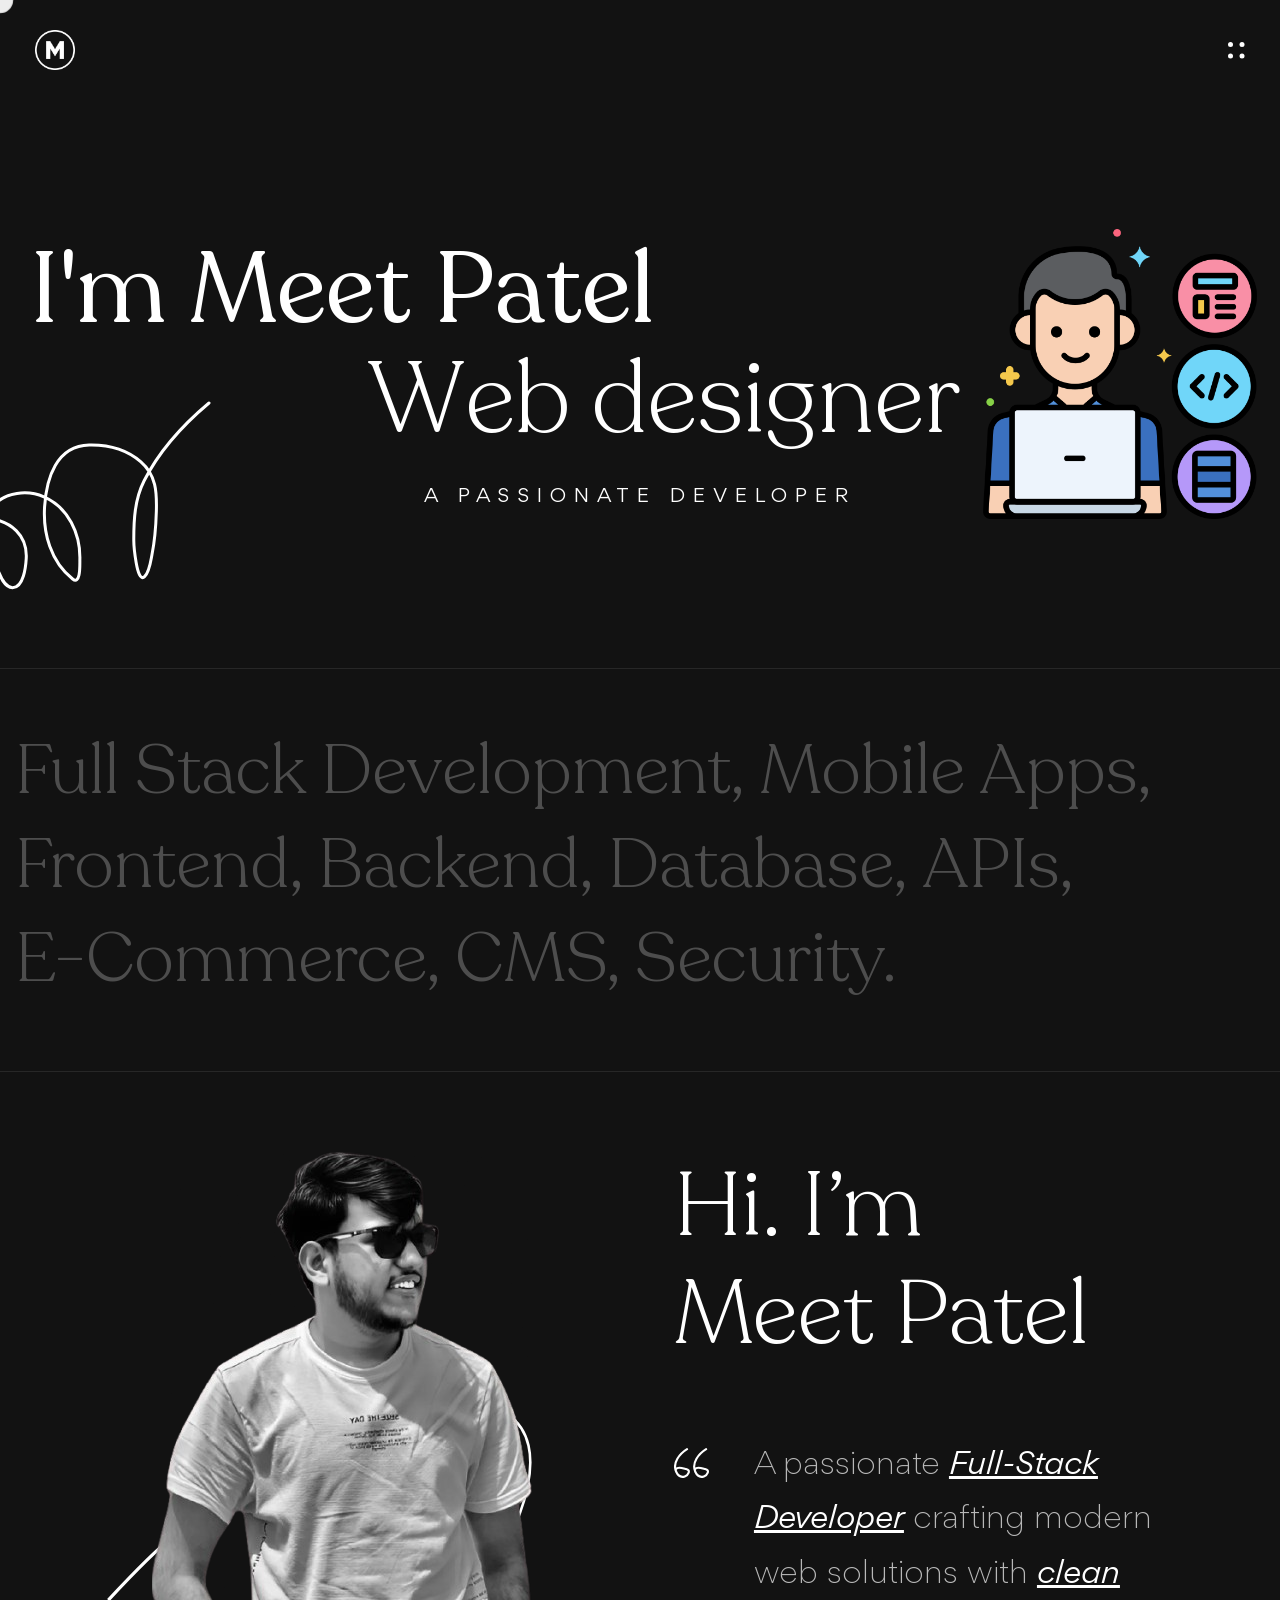
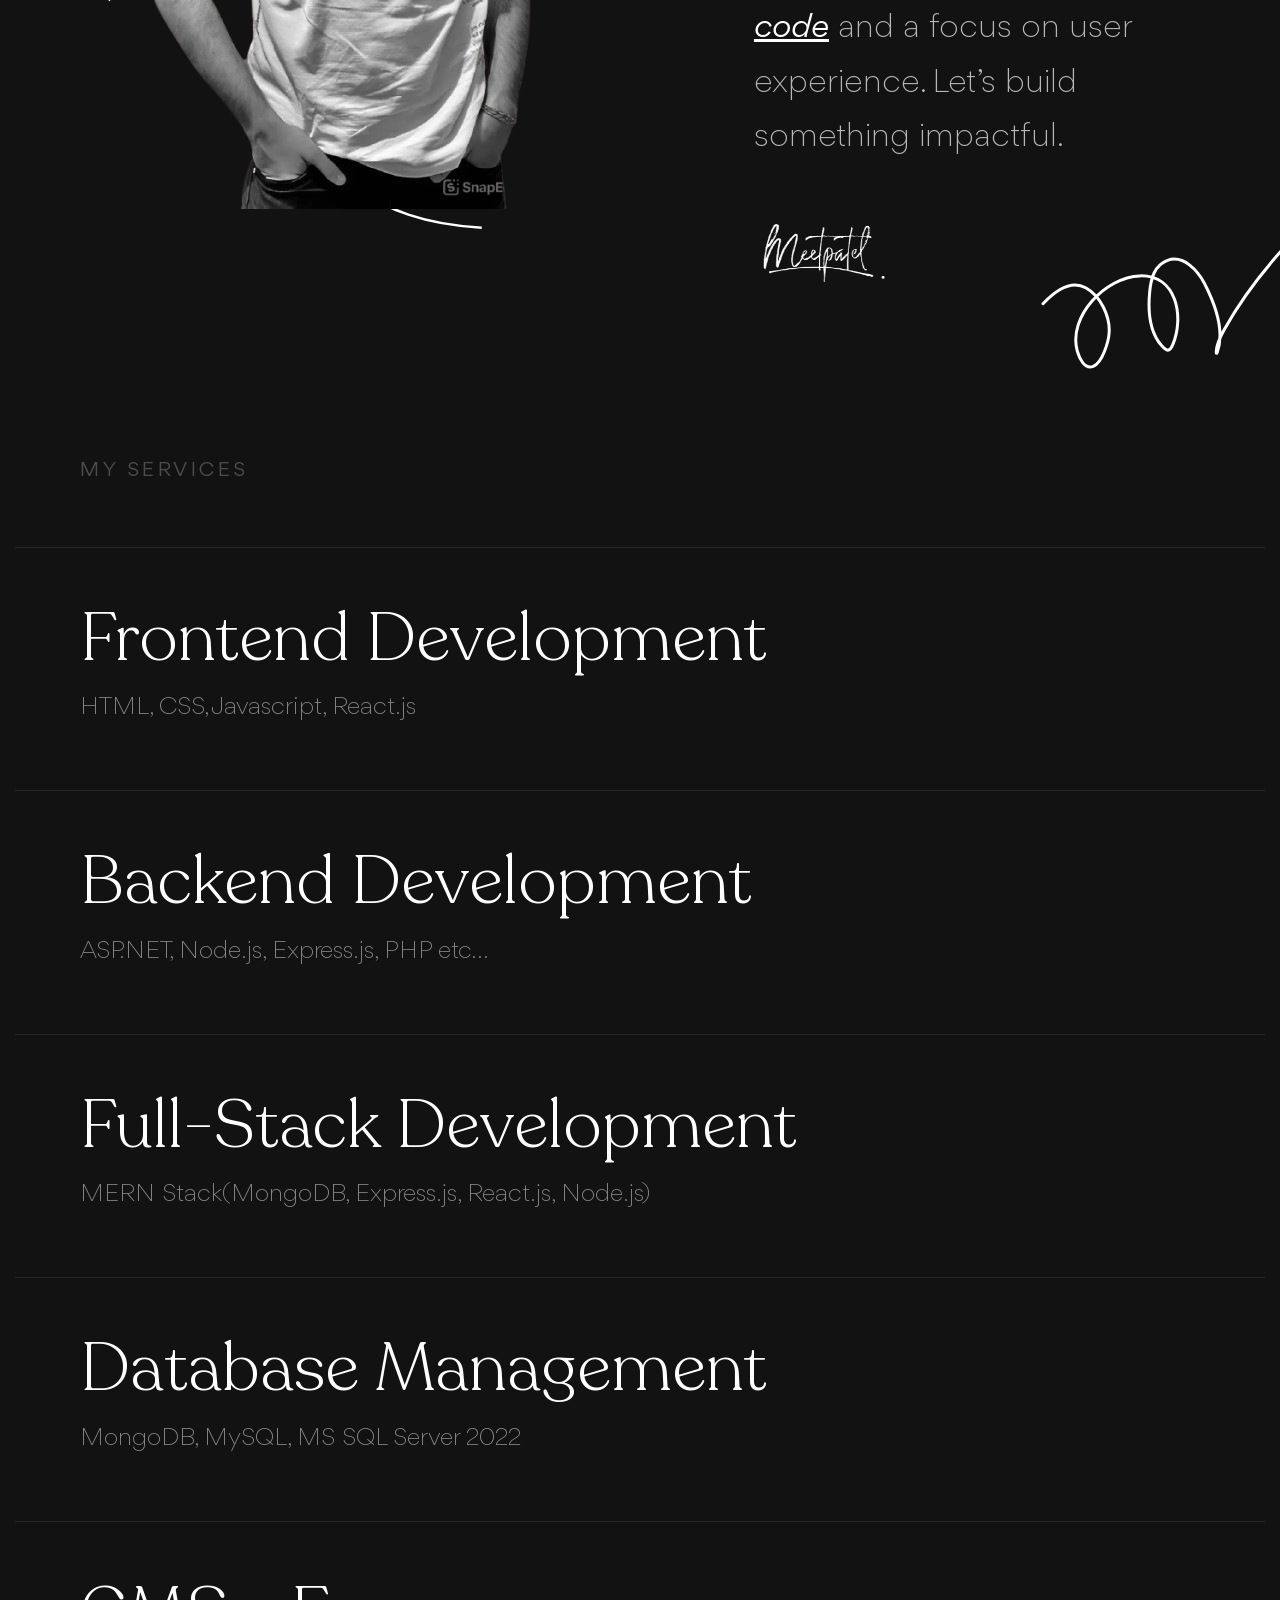
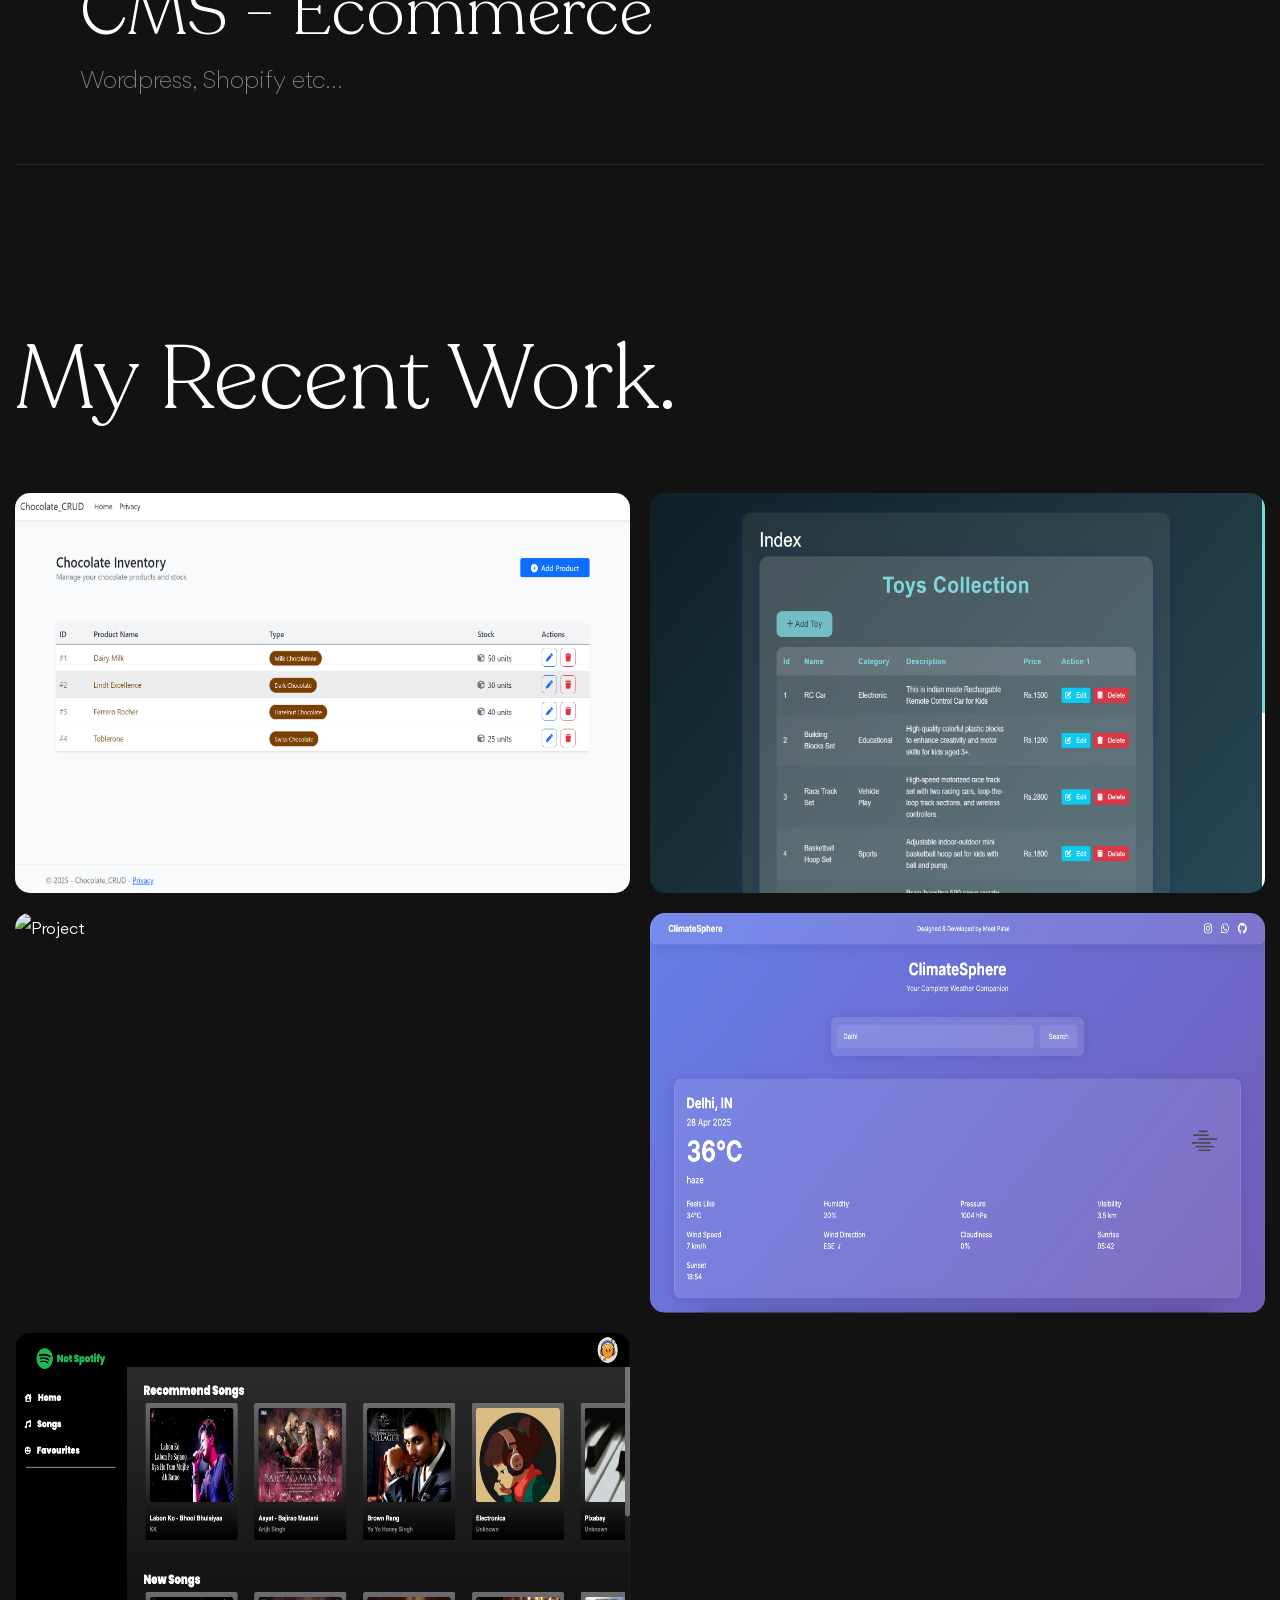
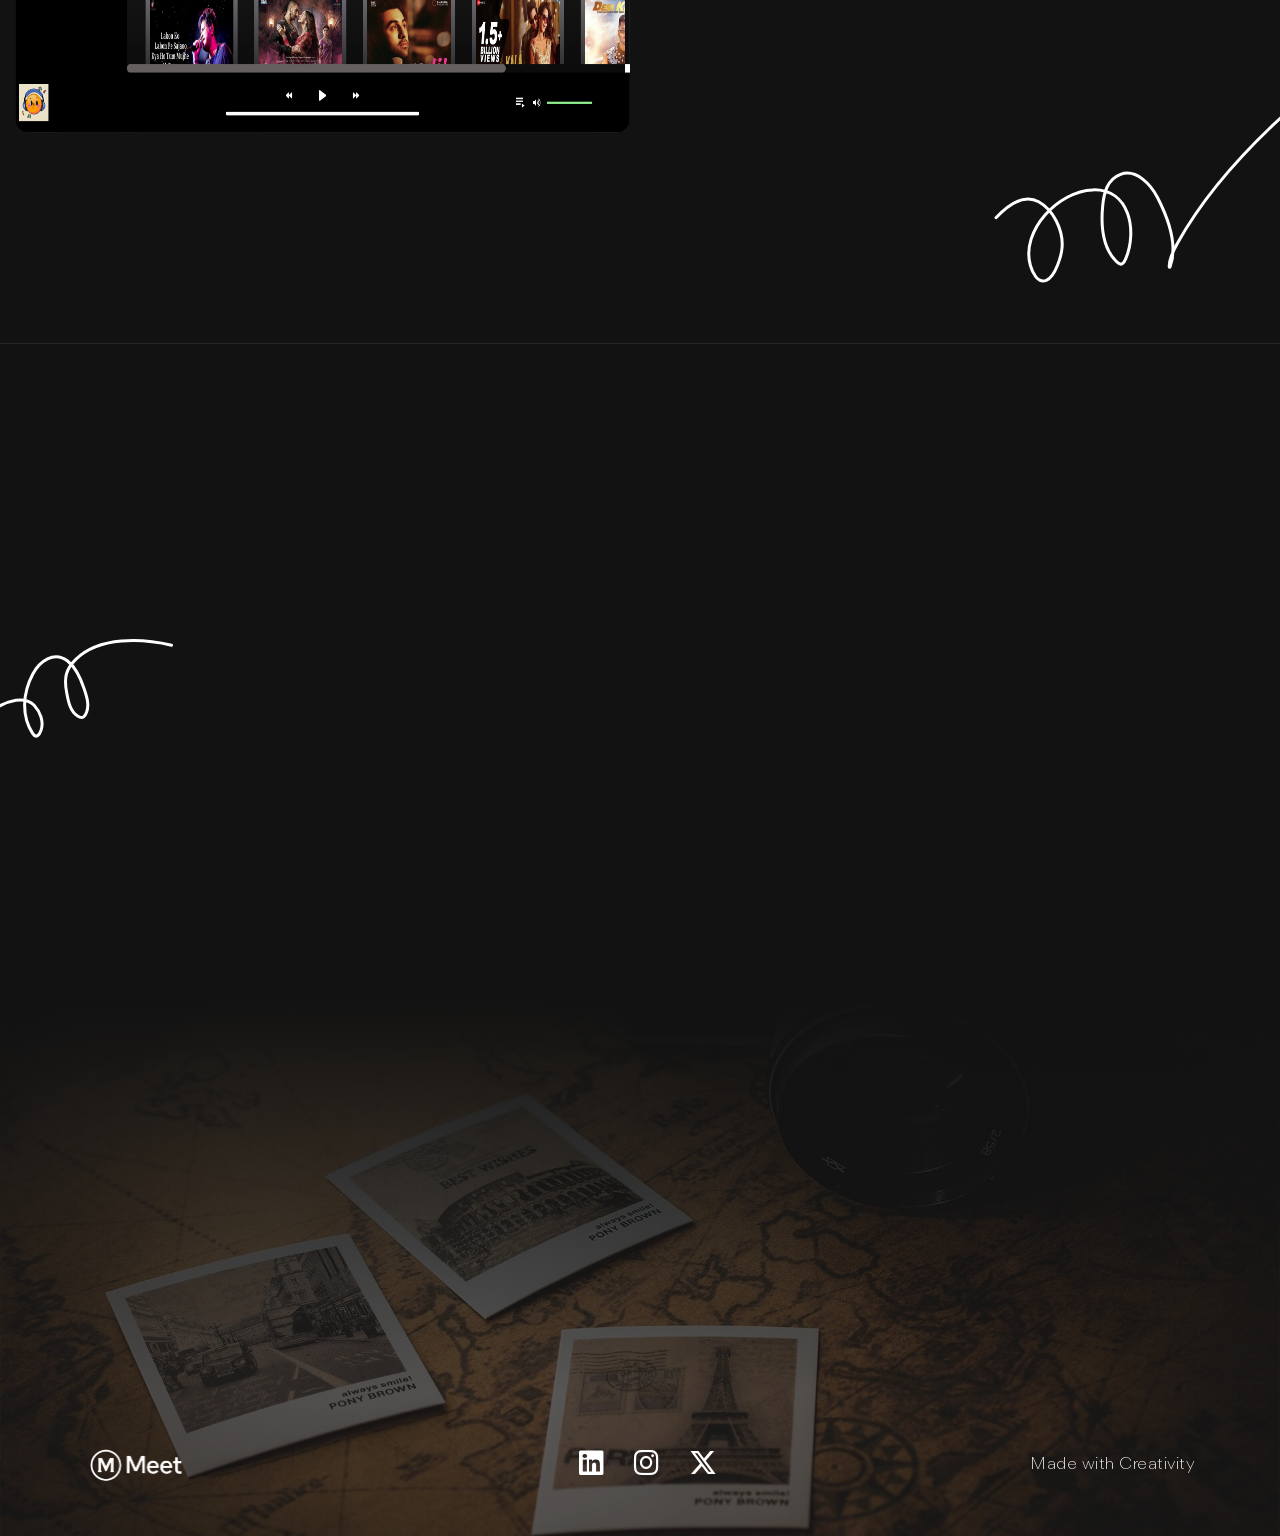
==== commit 20f2991f: "Update index.html" ====
--- a/index.html
+++ b/index.html
@@ -970,7 +970,7 @@
                   <img src="assets/images/Weather.png" alt="Project" class="project-image-meet">
                   <div class="project-overlay-meet"></div>
                   <div class="project-content-meet">
-                    <h3 class="project-title-meet">ClimateSphere - Weather Forecasting Website Using Node.js</h3>
+                    <h3 class="project-title-meet">ClimateSphere - Weather Forecasting Website Using Javascript & Weather API</h3>
                     <div class="project-links-meet">
                       <a href="https://climate-sphere.vercel.app/" target="_blank" class="project-link-meet">Demo</a>
                       <!-- <a href="#" class="project-link-meet">Code</a> -->
@@ -1202,4 +1202,4 @@
 
 </body>
 
-</html>+</html>
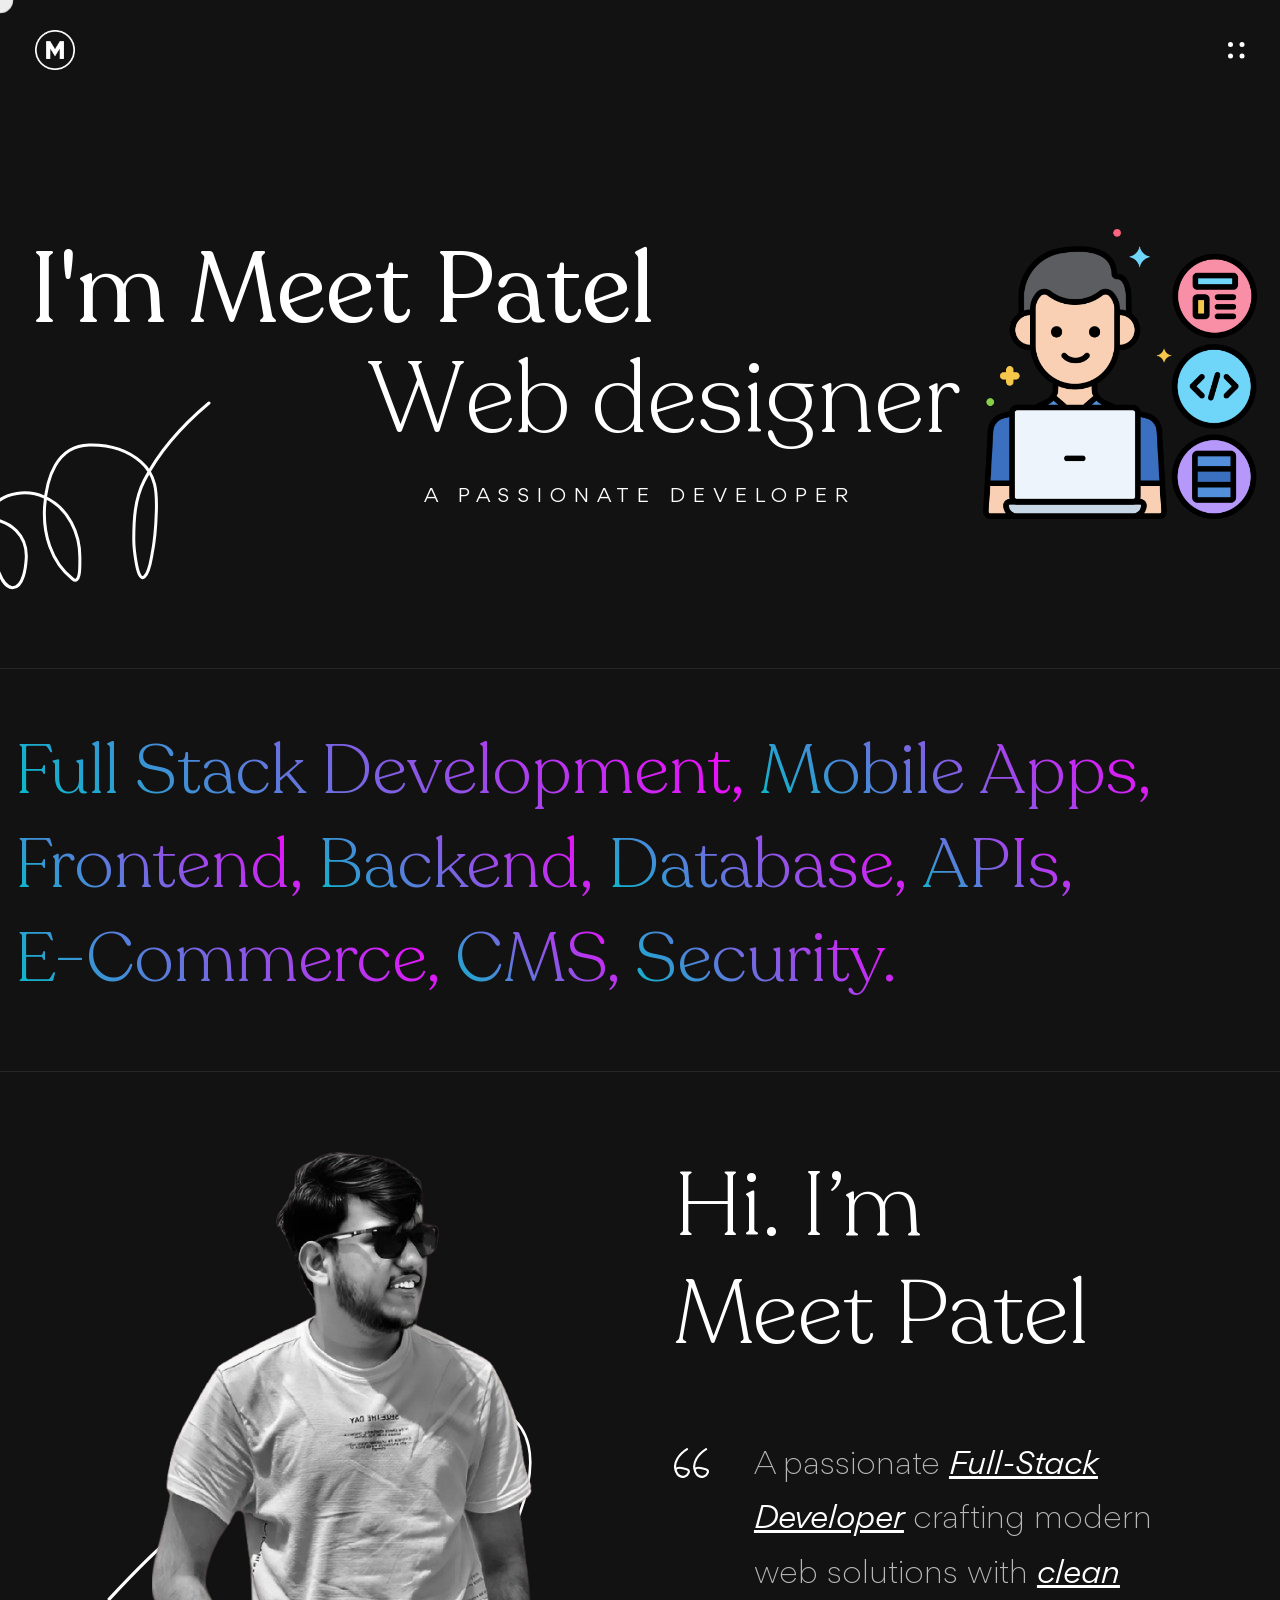
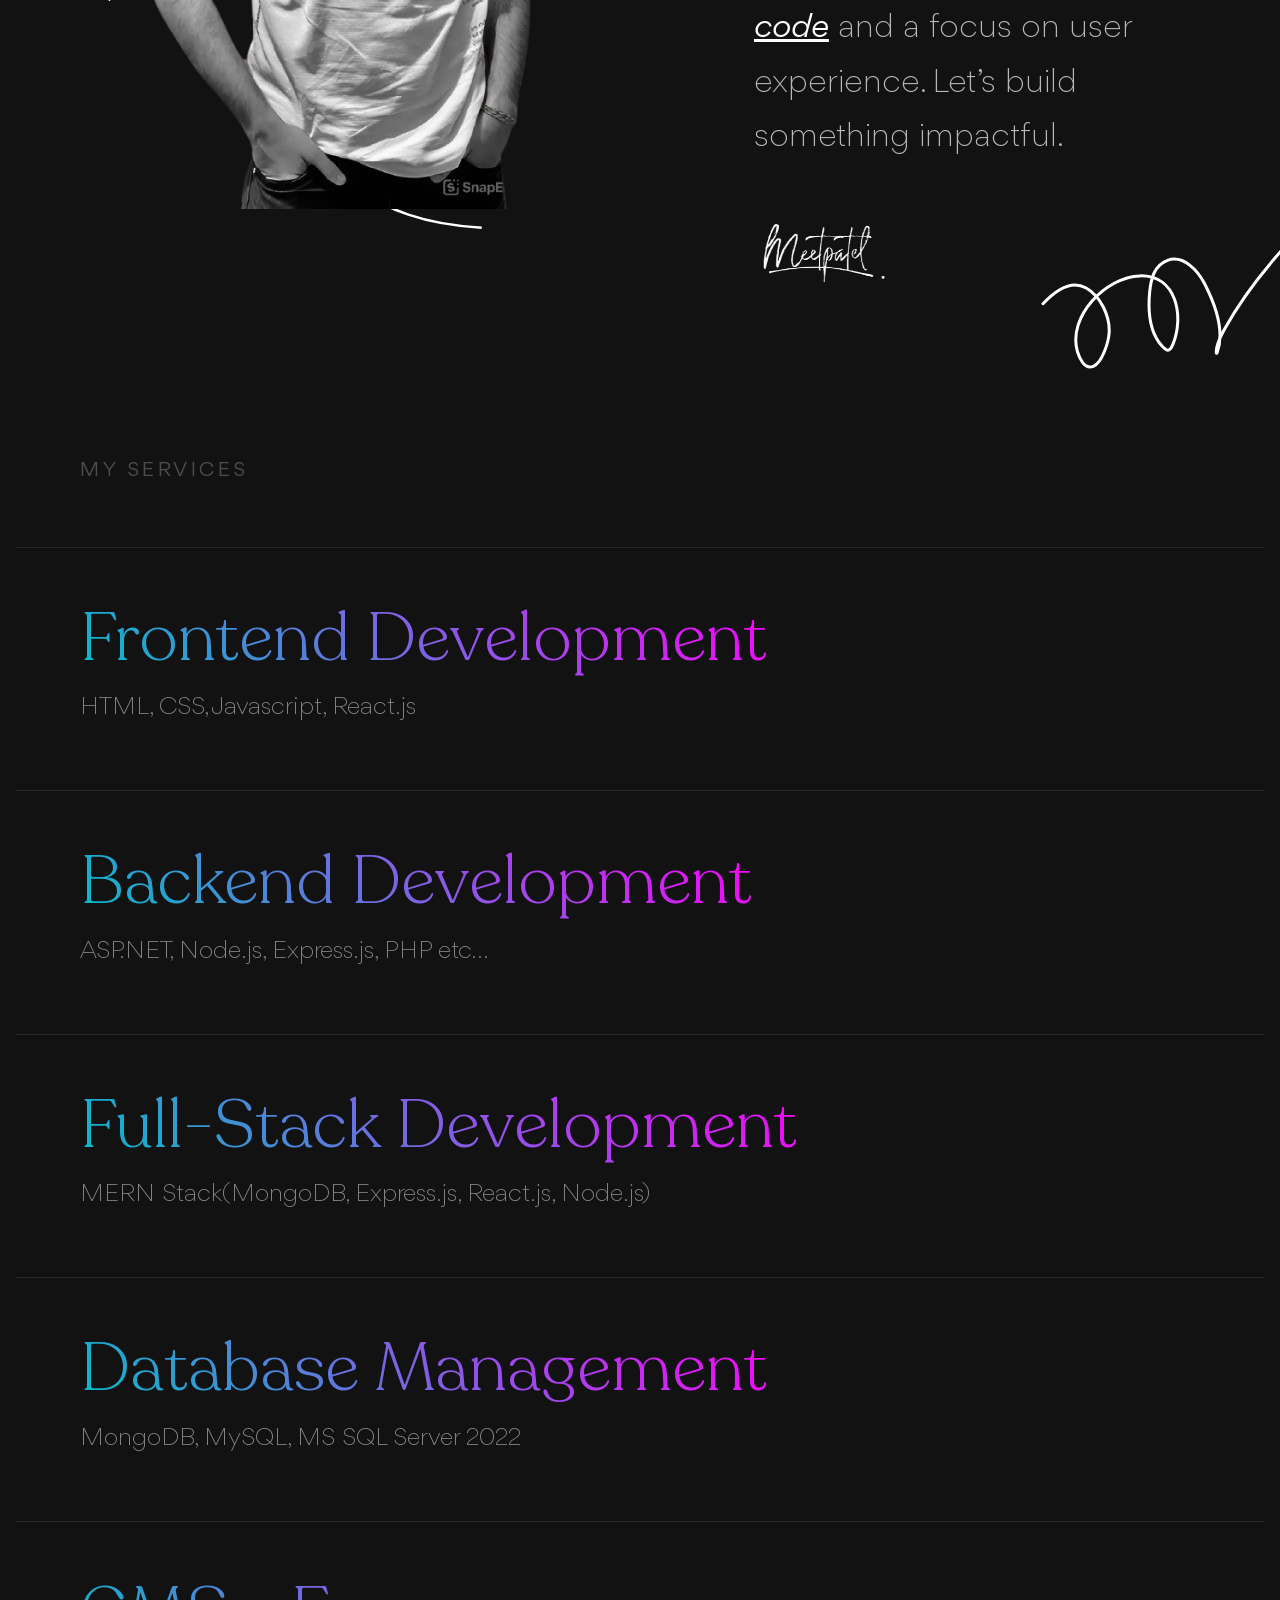
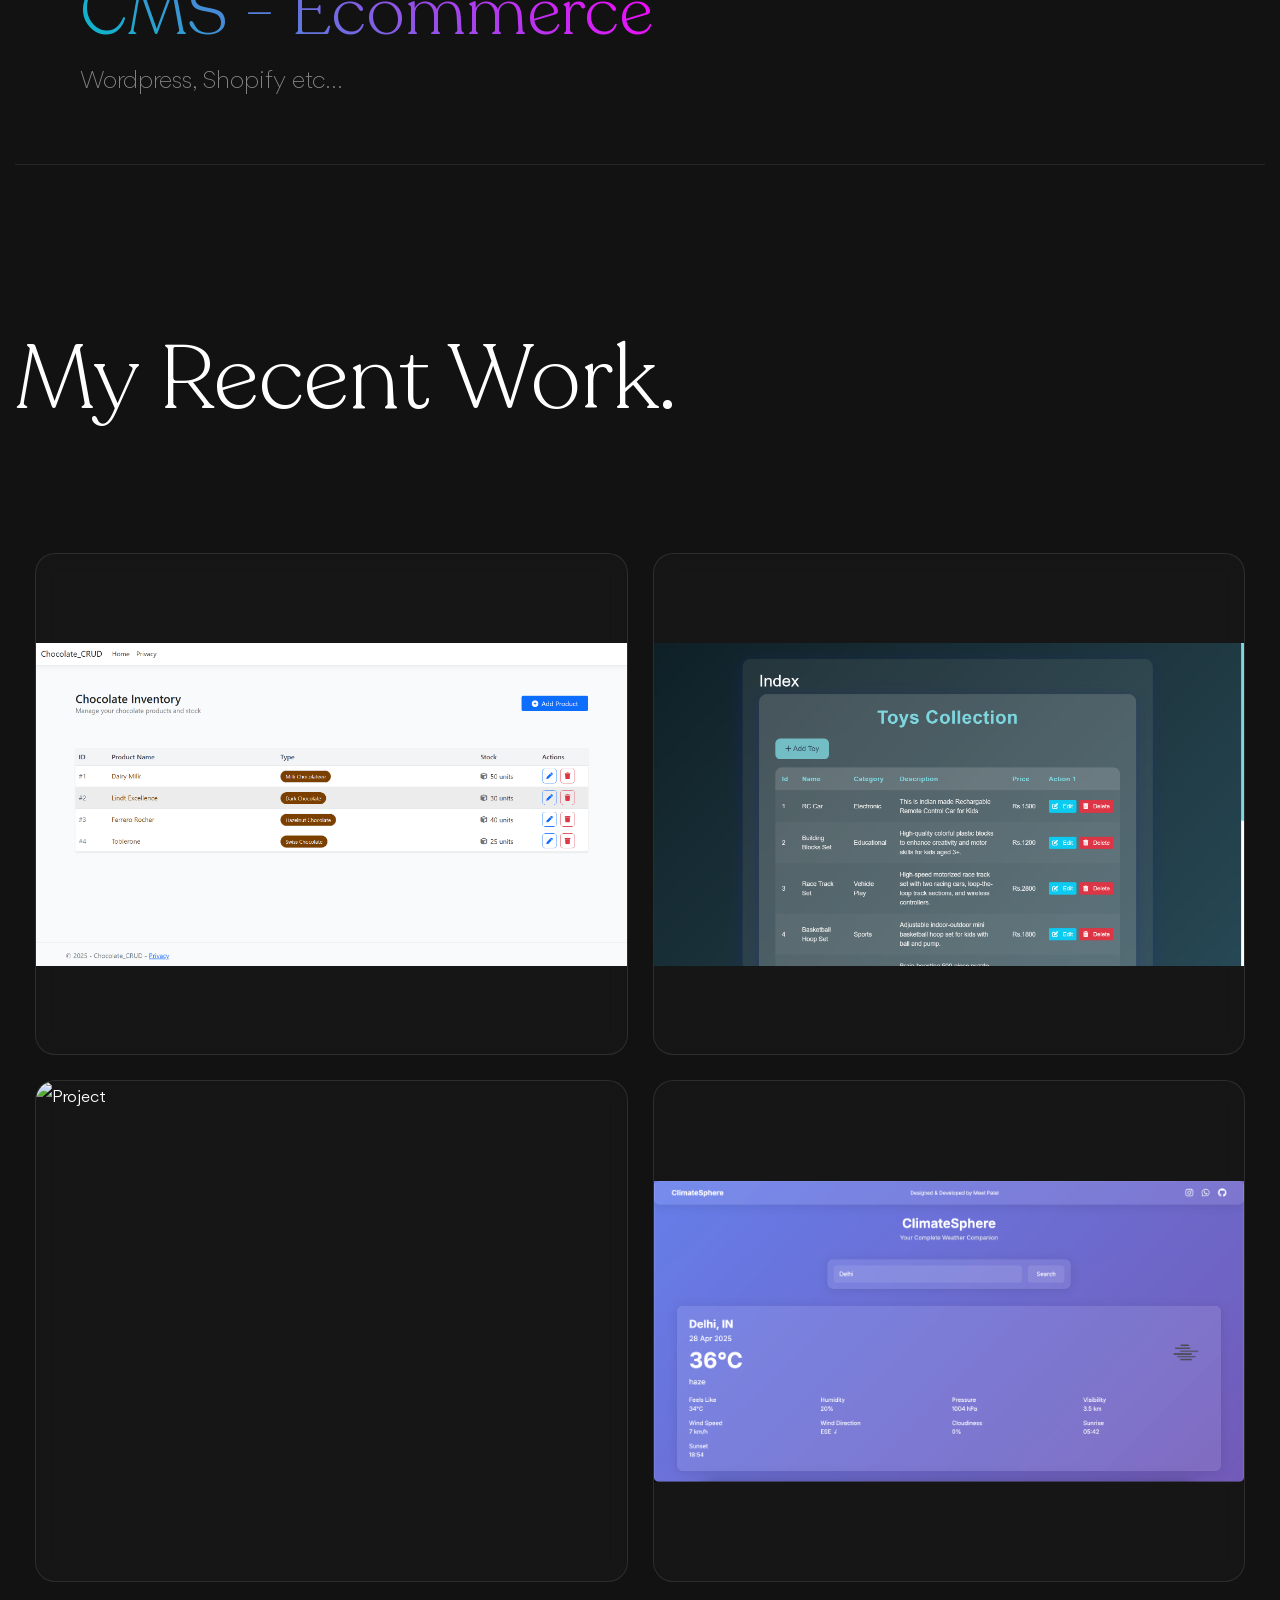
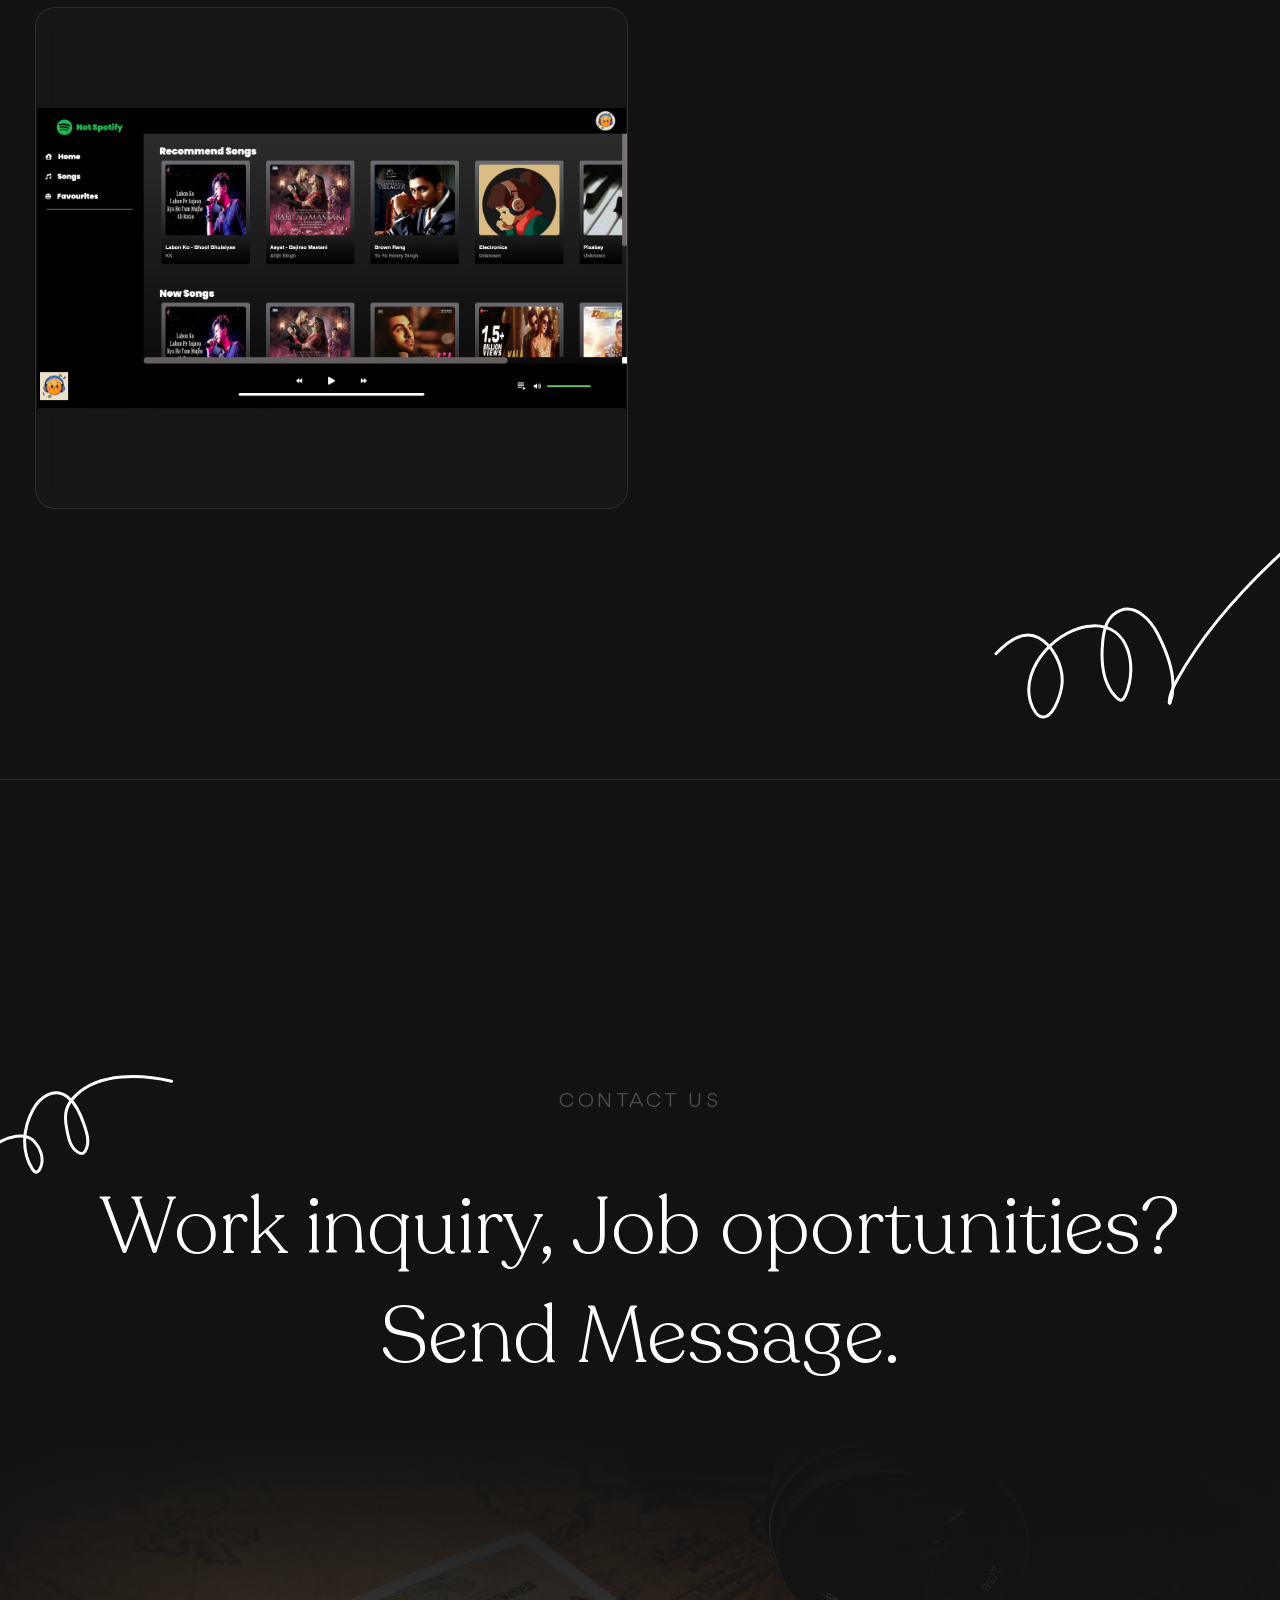
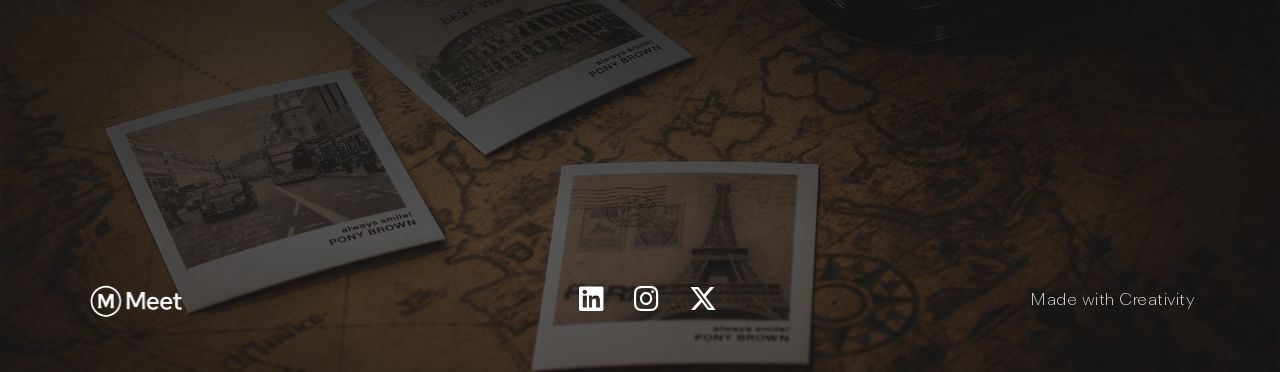
==== commit ce0d475d: "Update index.html" ====
--- a/index.html
+++ b/index.html
@@ -10,155 +10,195 @@
     - primary meta tags
   -->
   <title>Meet Patel</title>
-  <meta name="title" content="Richard Ryan">
-  <meta name="description" content="This is a photographer portfolio html template, made by codewithsadee.">
+  <meta name="title" content="Meet Patel">
+  <meta name="description" content="This is a Developer portfolio of Meet Patel.">
 
   <link rel="stylesheet" href="https://cdnjs.cloudflare.com/ajax/libs/font-awesome/6.7.2/css/all.min.css" />
+  <link href="https://unpkg.com/aos@2.3.1/dist/aos.css" rel="stylesheet">
+  <script src="https://unpkg.com/aos@2.3.1/dist/aos.js"></script>
+  <script src="https://cdnjs.cloudflare.com/ajax/libs/gsap/3.12.2/gsap.min.js"></script>
 
   <style>
-    /* Portfolio Section */
-    /* .portfolio-list {
-      background: #000;
+    :root {
+      --neon-blue: #00f3ff;
+      --neon-pink: #ff00ff;
+      --dark-bg: #0a0a0f;
+    }
+
+    .portfolio-section {
       padding: 4rem 0;
-    } */
-
-    /* .wrapper {
-      max-width: 1200px;
-      margin: 0 auto;
-      padding: 0 1.5rem;
-    } */
-
-    /* .h2-meet {
-      font-size: 3.5rem;
-      color: #fff;
-      margin-bottom: 3rem;
+      /* background: var(--dark-bg); */
       position: relative;
-      opacity: 0;
-      transform: translateY(30px);
-      transition: all 0.6s ease;
-    }
-
-    .h2-meet.revealed {
-      opacity: 1;
-      transform: translateY(0);
-    } */
-
-    .project-grid-meet {
+      overflow: hidden;
+    }
+
+    .project-grid {
       display: grid;
       grid-template-columns: repeat(2, 1fr);
-      gap: 2rem;
-    }
-
-    .project-item-meet {
+      gap: 2.5rem;
+      /* max-width: 1200px; */
+      width: 100%;
+      margin: 20px auto; /* Added back the margin */
+      padding: 0 2rem;
+    }
+
+    .project-card {
       position: relative;
-      border-radius: 15px;
+      border-radius: 20px;
       overflow: hidden;
-      transition: transform 0.3s ease;
-    }
-
-    .project-image-meet {
+      transform-style: preserve-3d;
+      transition: transform 0.4s cubic-bezier(0.4, 0, 0.2, 1);
+      cursor: pointer;
+      background: rgba(255, 255, 255, 0.02);
+      backdrop-filter: blur(10px);
+      border: 1px solid rgba(255, 255, 255, 0.1);
+    }
+
+    .project-card::before {
+      content: '';
+      position: absolute;
+      inset: 0;
+      background: linear-gradient(45deg, var(--neon-blue), var(--neon-pink));
+      opacity: 0;
+      transition: opacity 0.4s;
+      mix-blend-mode: screen;
+    }
+
+    .project-card:hover {
+      transform: translateY(-10px) scale(1.02);
+    }
+
+    .project-card:hover::before {
+      opacity: 0.2;
+    }
+
+    .card-image {
       width: 100%;
-      height: 400px;
-      object-fit: fill;
-      display: block;
-    }
-
-    .project-overlay-meet {
+      height: 500px;
+      object-fit: contain;
+      transition: transform 0.4s;
+    }
+
+    .card-content {
+      display: flex;
+      align-items: center;
+      justify-content: center;
+      flex-direction: column;
+      position: absolute;
+      bottom: 0;
+      left: 0;
+      right: 0;
+      padding: 2rem;
+      background: linear-gradient(transparent, rgba(0, 0, 0, 0.9));
+      transform: translateY(100%);
+      transition: transform 0.4s;
+    }
+
+    .project-card:hover .card-content {
+      transform: translateY(0);
+    }
+
+    .card-title {
+      font-size: 2rem;
+      color: white;
+      margin-bottom: 1rem;
+      /* background: linear-gradient(45deg, var(--neon-blue), var(--neon-pink)); */
+      background: linear-gradient(45deg, #02bec8, var(--neon-pink));
+      -webkit-background-clip: text;
+      -webkit-text-fill-color: transparent;
+    }
+
+    .card-links {
+      display: flex;
+      gap: 1rem;
+    }
+
+    .card-link {
+      padding: 0.8rem 1.5rem;
+      border: 2px solid var(--neon-blue);
+      border-radius: 30px;
+      color: var(--neon-blue);
+      text-decoration: none;
+      position: relative;
+      overflow: hidden;
+      transition: 0.3s;
+    }
+
+    .card-link::before {
+      content: '';
       position: absolute;
       top: 0;
-      left: 0;
+      left: -100%;
       width: 100%;
       height: 100%;
-      background: rgba(0, 0, 0, 0.7);
-      opacity: 0;
-      transition: opacity 0.3s ease;
-    }
-
-    .project-content-meet {
-      position: absolute;
-      bottom: -50px;
-      left: 0;
-      padding: 2rem;
-      color: #fff;
-      transition: all 0.3s ease;
-      opacity: 0;
-    }
-
-    .project-title-meet {
-      font-size: 2.0rem;
-      margin-bottom: 1rem;
-    }
-
-    .project-links-meet {
-      display: flex;
-      gap: 1rem;
-    }
-
-    .project-link-meet {
-      color: #fff;
-      text-decoration: none;
-      padding: 0.5rem 1.5rem;
-      border: 2px solid #fff;
-      border-radius: 25px;
-      transition: all 0.3s ease;
-    }
-
-    .project-link-meet:hover {
-      background: #fff;
-      color: #000;
-    }
-
-    /* Hover Effects */
-    .project-item-meet:hover .project-overlay-meet {
-      opacity: 1;
-    }
-
-    .project-item-meet:hover .project-content-meet {
-      bottom: 0;
-      opacity: 1;
-      width: 100%;
-      display: flex;
-      justify-content: center;
-      align-items: center;
-      flex-direction: column;
+      background: linear-gradient(90deg, transparent, rgba(0, 243, 255, 0.3), transparent);
+      transition: 0.4s;
+    }
+
+    .card-link:hover {
+      background: var(--neon-blue);
+      color: black;
+      box-shadow: 0 0 20px var(--neon-blue);
+    }
+
+    .card-link:hover::before {
+      left: 100%;
     }
 
     /* Mobile Carousel */
     @media (max-width: 768px) {
-      .project-grid-meet {
+      .project-grid {
         display: flex;
         overflow-x: auto;
         scroll-snap-type: x mandatory;
-        -webkit-overflow-scrolling: touch;
-        gap: 1rem;
-        padding-bottom: 1rem;
+        padding: 0 1rem 2rem;
+        -ms-overflow-style: none;
+        scrollbar-width: none;
       }
 
-      .project-item-meet {
-        min-width: 100%;
-        scroll-snap-align: start;
-        margin-right: 1rem;
+      .project-grid::-webkit-scrollbar {
+        display: none;
       }
 
-      .project-title-meet {
-        /* color: black; */
-        font-weight: 600;
-        font-size: 20px;
+      .project-card {
+        min-width: 85vw;
+        scroll-snap-align: center;
+        margin: 0 1rem;
+        transform: scale(0.95);
+        transition: transform 0.3s;
       }
 
-      .project-overlay-meet {
-        /* opacity: 1; */
+      .project-card.active {
+        transform: scale(1);
       }
 
-      .project-content-meet {
-        bottom: 0;
-        opacity: 1;
-        background: #00000096;
-        width: 100%;
-        display: flex;
-        align-items: center;
-        justify-content: center;
-        flex-direction: column;
+      .card-content {
+        transform: translateY(0);
+        background: rgba(0, 0, 0, 0.8);
+      }
+
+      .auto-scroll-progress {
+        position: relative;
+        height: 3px;
+        background: rgba(255, 255, 255, 0.1);
+        margin: 1rem auto;
+        width: 200px;
+        border-radius: 2px;
+      }
+
+      .progress-bar {
+        height: 100%;
+        background: linear-gradient(90deg, var(--neon-blue), var(--neon-pink));
+        width: 0;
+        transition: width 0.1s linear;
+        border-radius: 2px;
+      }
+    }
+
+    /* Hover 3D Effect */
+    @media (hover: hover) and (pointer: fine) {
+      .project-card:hover {
+        transform: perspective(1000px) rotateX(5deg) rotateY(5deg) translateZ(20px);
       }
     }
   </style>
@@ -326,224 +366,6 @@
 
 
 
-
-
-      <!-- 
-        - #GALLERY
-      -->
-
-      <!-- <section class="section gallery" id="gallery">
-        <div class="container">
-
-          <ul class="gallery-list">
-
-            <li class="gallery-item" data-reveal>
-
-              <div class="gallery-card">
-
-                <figure class="card-banner img-holder has-before" style="--width: 450; --height: 625;">
-                  <img src="./assets/images/gallery-1.jpg" width="450" height="625" loading="lazy" alt="The Drunken"
-                    class="img-cover">
-                </figure>
-
-                <div class="card-content">
-                  <h3 class="h6">
-                    <a href="#" class="card-title">The Drunken</a>
-                  </h3>
-
-                  <span class="card-tag">Food, Event</span>
-                </div>
-
-                <a href="#" class="btn-icon">
-                  <img src="./assets/images/arrow-forward.svg" width="43" height="20" loading="lazy"
-                    alt="arrow-forward icon">
-                </a>
-
-              </div>
-
-              <div class="gallery-card">
-
-                <figure class="card-banner img-holder has-before" style="--width: 450; --height: 625;">
-                  <img src="./assets/images/gallery-2.jpg" width="450" height="625" loading="lazy"
-                    alt="Lettuce Entertain" class="img-cover">
-                </figure>
-
-                <div class="card-content">
-                  <h3 class="h6">
-                    <a href="#" class="card-title">Lettuce Entertain</a>
-                  </h3>
-
-                  <span class="card-tag">Landscape</span>
-                </div>
-
-                <a href="#" class="btn-icon">
-                  <img src="./assets/images/arrow-forward.svg" width="43" height="20" loading="lazy"
-                    alt="arrow-forward icon">
-                </a>
-
-              </div>
-
-            </li>
-
-            <li class="gallery-item" data-reveal>
-
-              <div class="gallery-card">
-
-                <figure class="card-banner img-holder has-before" style="--width: 450; --height: 625;">
-                  <img src="./assets/images/gallery-3.jpg" width="450" height="625" loading="lazy" alt="Leaping Lizard"
-                    class="img-cover">
-                </figure>
-
-                <div class="card-content">
-                  <h3 class="h6">
-                    <a href="#" class="card-title">Leaping Lizard</a>
-                  </h3>
-
-                  <span class="card-tag">Model, Fashion</span>
-                </div>
-
-                <a href="#" class="btn-icon">
-                  <img src="./assets/images/arrow-forward.svg" width="43" height="20" loading="lazy"
-                    alt="arrow-forward icon">
-                </a>
-
-              </div>
-
-              <div class="gallery-card">
-
-                <figure class="card-banner img-holder has-before" style="--width: 450; --height: 625;">
-                  <img src="./assets/images/gallery-4.jpg" width="450" height="625" loading="lazy" alt="Juan More Taco"
-                    class="img-cover">
-                </figure>
-
-                <div class="card-content">
-                  <h3 class="h6">
-                    <a href="#" class="card-title">Juan More Taco</a>
-                  </h3>
-
-                  <span class="card-tag">Architecture, Event</span>
-                </div>
-
-                <a href="#" class="btn-icon">
-                  <img src="./assets/images/arrow-forward.svg" width="43" height="20" loading="lazy"
-                    alt="arrow-forward icon">
-                </a>
-
-              </div>
-
-            </li>
-
-            <li class="gallery-item" data-reveal>
-
-              <div class="gallery-card">
-
-                <figure class="card-banner img-holder has-before" style="--width: 450; --height: 625;">
-                  <img src="./assets/images/gallery-5.jpg" width="450" height="625" loading="lazy" alt="Goldilox Bagels"
-                    class="img-cover">
-                </figure>
-
-                <div class="card-content">
-                  <h3 class="h6">
-                    <a href="#" class="card-title">Goldilox Bagels</a>
-                  </h3>
-
-                  <span class="card-tag">People, Film</span>
-                </div>
-
-                <a href="#" class="btn-icon">
-                  <img src="./assets/images/arrow-forward.svg" width="43" height="20" loading="lazy"
-                    alt="arrow-forward icon">
-                </a>
-
-              </div>
-
-              <div class="gallery-card">
-
-                <figure class="card-banner img-holder has-before" style="--width: 450; --height: 625;">
-                  <img src="./assets/images/gallery-6.jpg" width="450" height="625" loading="lazy" alt="Cookie Monstah"
-                    class="img-cover">
-                </figure>
-
-                <div class="card-content">
-                  <h3 class="h6">
-                    <a href="#" class="card-title">Cookie Monstah</a>
-                  </h3>
-
-                  <span class="card-tag">Wedding, Event</span>
-                </div>
-
-                <a href="#" class="btn-icon">
-                  <img src="./assets/images/arrow-forward.svg" width="43" height="20" loading="lazy"
-                    alt="arrow-forward icon">
-                </a>
-
-              </div>
-
-            </li>
-
-            <li class="gallery-item" data-reveal>
-
-              <div class="gallery-card">
-
-                <figure class="card-banner img-holder has-before" style="--width: 450; --height: 625;">
-                  <img src="./assets/images/gallery-7.jpg" width="450" height="625" loading="lazy"
-                    alt="Divine Pastabilities" class="img-cover">
-                </figure>
-
-                <div class="card-content">
-                  <h3 class="h6">
-                    <a href="#" class="card-title">Divine Pastabilities</a>
-                  </h3>
-
-                  <span class="card-tag">Wedding, Model</span>
-                </div>
-
-                <a href="#" class="btn-icon">
-                  <img src="./assets/images/arrow-forward.svg" width="43" height="20" loading="lazy"
-                    alt="arrow-forward icon">
-                </a>
-
-              </div>
-
-              <div class="gallery-card">
-
-                <figure class="card-banner img-holder has-before" style="--width: 450; --height: 625;">
-                  <img src="./assets/images/gallery-8.jpg" width="450" height="625" loading="lazy"
-                    alt="The Lockhart Bar" class="img-cover">
-                </figure>
-
-                <div class="card-content">
-                  <h3 class="h6">
-                    <a href="#" class="card-title">The Lockhart Bar</a>
-                  </h3>
-
-                  <span class="card-tag">Health & Wellnes</span>
-                </div>
-
-                <a href="#" class="btn-icon">
-                  <img src="./assets/images/arrow-forward.svg" width="43" height="20" loading="lazy"
-                    alt="arrow-forward icon">
-                </a>
-
-              </div>
-
-            </li>
-
-          </ul>
-
-          <a href="#service" class="scroll-down">
-            <img src="./assets/images/scroll-down.svg" width="40" height="66" loading="lazy" alt="mouse scroll">
-          </a>
-
-          <img src="./assets/images/gallery-shape.svg" width="220" height="78" loading="lazy" alt="" class="shape">
-
-        </div>
-      </section> -->
-
-
-
-
-
       <!-- 
         - #CATEGORY
       -->
@@ -559,10 +381,6 @@
               <a href="#" class="category-card">
                 <h3 class="h4 card-title">Full Stack Development,</h3>
 
-                <!-- <figure class="card-banner img-holder" style="--width: 600; --height: 690;">
-                  <img src="./assets/images/category-1.jpg" width="600" height="690" loading="lazy" alt="Web Development"
-                    class="img-cover">
-                </figure> -->
 
               </a>
             </li>
@@ -570,144 +388,48 @@
             <li class="category-item" data-reveal>
               <a href="#" class="category-card">
                 <h3 class="h4 card-title">Mobile Apps,</h3>
-                <!--
-                <figure class="card-banner img-holder" style="--width: 600; --height: 690;">
-                  <img src="./assets/images/category-2.jpg" width="600" height="690" loading="lazy" alt="Mobile Apps"
-                    class="img-cover">
-                </figure>
-                -->
               </a>
             </li>
 
             <li class="category-item" data-reveal>
               <a href="#" class="category-card">
                 <h3 class="h4 card-title">Frontend,</h3>
-                <!--
-                <figure class="card-banner img-holder" style="--width: 600; --height: 690;">
-                  <img src="./assets/images/category-3.jpg" width="600" height="690" loading="lazy" alt="Frontend"
-                    class="img-cover">
-                </figure>
-                -->
               </a>
             </li>
 
             <li class="category-item" data-reveal>
               <a href="#" class="category-card">
                 <h3 class="h4 card-title">Backend,</h3>
-                <!--
-                <figure class="card-banner img-holder" style="--width: 600; --height: 690;">
-                  <img src="./assets/images/category-4.jpg" width="600" height="690" loading="lazy" alt="Backend"
-                    class="img-cover">
-                </figure>
-                -->
               </a>
             </li>
-
-            <!-- <li class="category-item" data-reveal>
-              <a href="#" class="category-card">
-                <h3 class="h4 card-title">Full Stack,</h3>
-                
-                <figure class="card-banner img-holder" style="--width: 600; --height: 690;">
-                  <img src="./assets/images/category-2.jpg" width="600" height="690" loading="lazy" alt="Full Stack"
-                    class="img-cover">
-                </figure>
-               
-              </a>
-            </li> -->
-
-            <!-- <li class="category-item" data-reveal>
-              <a href="#" class="category-card">
-                <h3 class="h4 card-title">UI/UX,</h3>
-                
-                <figure class="card-banner img-holder" style="--width: 600; --height: 690;">
-                  <img src="./assets/images/category-5.jpg" width="600" height="690" loading="lazy" alt="UI/UX"
-                    class="img-cover">
-                </figure>
-               
-              </a>
-            </li> -->
-
-            <!-- <li class="category-item" data-reveal>
-              <a href="#" class="category-card">
-                <h3 class="h4 card-title">DevOps,</h3>
-                
-                <figure class="card-banner img-holder" style="--width: 600; --height: 690;">
-                  <img src="./assets/images/category-6.jpg" width="600" height="690" loading="lazy" alt="DevOps"
-                    class="img-cover">
-                </figure>
-               
-              </a>
-            </li> -->
-
-            <!-- <li class="category-item" data-reveal>
-              <a href="#" class="category-card">
-                <h3 class="h4 card-title">Cloud Computing,</h3>
-                
-                <figure class="card-banner img-holder" style="--width: 600; --height: 690;">
-                  <img src="./assets/images/category-7.jpg" width="600" height="690" loading="lazy" alt="Cloud Computing"
-                    class="img-cover">
-                </figure>
-               
-              </a>
-            </li> -->
 
             <li class="category-item" data-reveal>
               <a href="#" class="category-card">
                 <h3 class="h4 card-title">Database,</h3>
-                <!--
-                <figure class="card-banner img-holder" style="--width: 600; --height: 690;">
-                  <img src="./assets/images/category-8.jpg" width="600" height="690" loading="lazy" alt="Database"
-                    class="img-cover">
-                </figure>
-                -->
               </a>
             </li>
 
             <li class="category-item" data-reveal>
               <a href="#" class="category-card">
                 <h3 class="h4 card-title">APIs,</h3>
-                <!--
-                <figure class="card-banner img-holder" style="--width: 600; --height: 690;">
-                  <img src="./assets/images/category-9.jpg" width="600" height="690" loading="lazy" alt="APIs"
-                    class="img-cover">
-                </figure>
-                -->
               </a>
             </li>
 
             <li class="category-item" data-reveal>
               <a href="#" class="category-card">
                 <h3 class="h4 card-title">E-Commerce,</h3>
-                <!--
-                <figure class="card-banner img-holder" style="--width: 600; --height: 690;">
-                  <img src="./assets/images/category-7.jpg" width="600" height="690" loading="lazy" alt="E-Commerce"
-                    class="img-cover">
-                </figure>
-                -->
               </a>
             </li>
 
             <li class="category-item" data-reveal>
               <a href="#" class="category-card">
                 <h3 class="h4 card-title">CMS,</h3>
-                <!--
-                <figure class="card-banner img-holder" style="--width: 600; --height: 690;">
-                  <img src="./assets/images/category-10.jpg" width="600" height="690" loading="lazy" alt="CMS"
-                    class="img-cover">
-                </figure>
-                -->
               </a>
             </li>
 
             <li class="category-item" data-reveal>
               <a href="#" class="category-card">
                 <h3 class="h4 card-title">Security.</h3>
-                <!--
-                <figure class="card-banner img-holder" style="--width: 600; --height: 690;">
-                  <img src="./assets/images/category-11.jpg" width="600" height="690" loading="lazy"
-                    alt="Security" class="img-cover">
-                </figure>
-                -->
               </a>
             </li>
 
@@ -754,7 +476,7 @@
           <figure class="about-banner" data-reveal="left">
 
             <div class="has-before" style="--width: 512; --height: 684;">
-              <img src="Meetbg-Final.png" width="512" height="684" loading="lazy" alt="Riachard Ryan" class="img-cover"
+              <img src="Meetbg-Final.png" width="512" height="684" loading="lazy" alt="Meet Patel " class="img-cover"
                 style="height: auto;">
             </div>
 
@@ -824,6 +546,40 @@
                 </p>
               </div>
 
+            </div>
+          </li>
+
+          <li data-reveal>
+            <div class="service-card container">
+
+              <img src="./assets/images/Full-Stack.png" width="43" height="20" loading="lazy" alt="Event Organiser"
+                class="img" style="width: 400px; margin-left: 400px;">
+
+              <div>
+                <h3 class="h3 card-title">Full-Stack Development</h3>
+
+                <p class="card-subtitle">
+                  MERN Stack(MongoDB, Express.js, React.js, Node.js)
+                </p>
+              </div>
+
+            </div>
+          </li>
+
+          <li data-reveal>
+            <div class="service-card container">
+
+              <img src="./assets/images/DBMS.png" width="43" height="20" loading="lazy" alt="Event Organiser"
+                class="img" style="width: 400px; margin-left: 400px;">
+
+              <div>
+                <h3 class="h3 card-title">Database Management</h3>
+
+                <p class="card-subtitle">
+                  MongoDB, MySQL, MS SQL Server 2022
+                </p>
+              </div>
+
               <!-- <a href="#" class="btn-icon" aria-label="See more">
                 <svg xmlns="http://www.w3.org/2000/svg" width="43" height="20" viewBox="0 0 43 20" fill="none">
                   <path d="M0 10H41" stroke="white" stroke-width="2" />
@@ -837,54 +593,6 @@
           <li data-reveal>
             <div class="service-card container">
 
-              <img src="./assets/images/Full-Stack.png" width="43" height="20" loading="lazy" alt="Event Organiser"
-                class="img" style="width: 400px; margin-left: 400px;">
-
-              <div>
-                <h3 class="h3 card-title">Full-Stack Development</h3>
-
-                <p class="card-subtitle">
-                  MERN Stack(MongoDB, Express.js, React.js, Node.js)
-                </p>
-              </div>
-
-              <!-- <a href="#" class="btn-icon" aria-label="See more">
-                <svg xmlns="http://www.w3.org/2000/svg" width="43" height="20" viewBox="0 0 43 20" fill="none">
-                  <path d="M0 10H41" stroke="white" stroke-width="2" />
-                  <path d="M33 1L41.9 10.2727L33 19" stroke="white" stroke-width="2" />
-                </svg>
-              </a> -->
-
-            </div>
-          </li>
-
-          <li data-reveal>
-            <div class="service-card container">
-
-              <img src="./assets/images/DBMS.png" width="43" height="20" loading="lazy" alt="Event Organiser"
-                class="img" style="width: 400px; margin-left: 400px;">
-
-              <div>
-                <h3 class="h3 card-title">Database Management</h3>
-
-                <p class="card-subtitle">
-                  MongoDB, MySQL, MS SQL Server 2022
-                </p>
-              </div>
-
-              <!-- <a href="#" class="btn-icon" aria-label="See more">
-                <svg xmlns="http://www.w3.org/2000/svg" width="43" height="20" viewBox="0 0 43 20" fill="none">
-                  <path d="M0 10H41" stroke="white" stroke-width="2" />
-                  <path d="M33 1L41.9 10.2727L33 19" stroke="white" stroke-width="2" />
-                </svg>
-              </a> -->
-
-            </div>
-          </li>
-
-          <li data-reveal>
-            <div class="service-card container">
-
               <img src="./assets/images/CMS.png" width="43" height="20" loading="lazy" alt="Event Organiser" class="img"
                 style="width: 400px; margin-left: 400px;">
 
@@ -896,12 +604,6 @@
                 </p>
               </div>
 
-              <!-- <a href="#" class="btn-icon" aria-label="See more">
-                <svg xmlns="http://www.w3.org/2000/svg" width="43" height="20" viewBox="0 0 43 20" fill="none">
-                  <path d="M0 10H41" stroke="white" stroke-width="2" />
-                  <path d="M33 1L41.9 10.2727L33 19" stroke="white" stroke-width="2" />
-                </svg>
-              </a> -->
 
             </div>
           </li>
@@ -927,83 +629,73 @@
 
               <h2 class="h2 section-title" id="portfolio-label" data-reveal>My Recent Work.</h2>
 
-              <div class="project-grid-meet">
-                <!-- Project Items -->
-
-                <div class="project-item-meet">
-                  <img src="assets/images/Chocolatee.png" alt="Project" class="project-image-meet">
-                  <div class="project-overlay-meet"></div>
-                  <div class="project-content-meet">
-                    <h3 class="project-title-meet">Chocolate Inventory Basic CRUD <br> DOT NET-8 MVC, Entity Framework</h3>
-                    <div class="project-links-meet">
-                      <!-- <a href="#" class="project-link-meet">Demo</a> -->
-                      <!-- <a href="#" class="project-link-meet">Code</a> -->
+              <section class="portfolio-section">
+                <div class="project-grid">
+                  <!-- Project Items -->
+                  <div class="project-card" data-aos="fade-up">
+                    <img src="assets/images/Chocolatee.png" class="card-image" alt="Project">
+                    <div class="card-content">
+                      <h3 class="card-title">Chocolate Inventory System</h3>
+                      <div class="card-links">
+                        <a href="#" class="card-link">Demo</a>
+                        <a href="#" class="card-link">Code</a>
+                      </div>
                     </div>
                   </div>
-                </div>
-
-                <div class="project-item-meet">
-                  <img src="assets/images/toys.png" alt="Project" class="project-image-meet">
-                  <div class="project-overlay-meet"></div>
-                  <div class="project-content-meet">
-                    <h3 class="project-title-meet">toys Store Basic CRUD <br> DOT NET-8 MVC, Entity Framework</h3>
-                    <div class="project-links-meet">
-                      <!-- <a href="#" class="project-link-meet">Demo</a> -->
-                      <!-- <a href="#" class="project-link-meet">Code</a> -->
+
+                  <div class="project-card" data-aos="fade-up">
+                    <img src="assets/images/toys.png" class="card-image" alt="Project">
+                    <div class="card-content">
+                      <h3 class="card-title">Chocolate  System</h3>
+                      <div class="card-links">
+                        <a href="#" class="card-link">Demo</a>
+                        <a href="#" class="card-link">Code</a>
+                      </div>
                     </div>
                   </div>
-                </div>
-
-                <div class="project-item-meet">
-                  <img src="assets/images/Fashion-Ecommerce.png" alt="Project" class="project-image-meet">
-                  <div class="project-overlay-meet"></div>
-                  <div class="project-content-meet">
-                    <h3 class="project-title-meet">Fashion Ecommerce Website using PHP</h3>
-                    <div class="project-links-meet">
-                      <!-- <a href="#" class="project-link-meet">Demo</a> -->
-                      <!-- <a href="#" class="project-link-meet">Code</a> -->
+
+                  <div class="project-card" data-aos="fade-up">
+                    <img src="assets/images/Fashion-Ecommerce.png" class="card-image" alt="Project">
+                    <div class="card-content">
+                      <h3 class="card-title">Chocolate Inventory </h3>
+                      <div class="card-links">
+                        <a href="#" class="card-link">Demo</a>
+                        <a href="#" class="card-link">Code</a>
+                      </div>
                     </div>
                   </div>
-                </div>
-
-                <div class="project-item-meet">
-                  <img src="assets/images/Weather.png" alt="Project" class="project-image-meet">
-                  <div class="project-overlay-meet"></div>
-                  <div class="project-content-meet">
-                    <h3 class="project-title-meet">ClimateSphere - Weather Forecasting Website Using Javascript & Weather API</h3>
-                    <div class="project-links-meet">
-                      <a href="https://climate-sphere.vercel.app/" target="_blank" class="project-link-meet">Demo</a>
-                      <!-- <a href="#" class="project-link-meet">Code</a> -->
+
+                  <div class="project-card" data-aos="fade-up">
+                    <img src="assets/images/Weather.png" class="card-image" alt="Project">
+                    <div class="card-content">
+                      <h3 class="card-title"> Inventory System</h3>
+                      <div class="card-links">
+                        <a href="#" class="card-link">Demo</a>
+                        <a href="#" class="card-link">Code</a>
+                      </div>
                     </div>
                   </div>
-                </div>
-
-                <div class="project-item-meet">
-                  <img src="assets/images/music.png" alt="Project" class="project-image-meet">
-                  <div class="project-overlay-meet"></div>
-                  <div class="project-content-meet">
-                    <h3 class="project-title-meet">Music Steaming Platfrom using PHP</h3>
-
-                    <div class="project-links-meet">
-                      <!-- <a href="#" class="project-link-meet">Demo</a> -->
-                      <!-- <a href="#" class="project-link-meet">Code</a> -->
+
+                  <div class="project-card" data-aos="fade-up">
+                    <img src="assets/images/music.png" class="card-image" alt="Project">
+                    <div class="card-content">
+                      <h3 class="card-title">Chocolate  System</h3>
+                      <div class="card-links">
+                        <a href="#" class="card-link">Demo</a>
+                        <a href="#" class="card-link">Code</a>
+                      </div>
                     </div>
                   </div>
+
+                  
+
+                  <!-- Repeat other project cards similarly -->
+
                 </div>
-
-                <!-- <div class="project-item-meet">
-                  <img src="assets/images/Fashion-Ecommerce.png" alt="Project" class="project-image-meet">
-                  <div class="project-overlay-meet"></div>
-                  <div class="project-content-meet">
-                    <h3 class="project-title-meet">AI Agent - Python, NLP, LLM and ML</h3>
-                    <div class="project-links-meet">
-                      <a href="#" class="project-link-meet">Demo</a>
-                      <a href="#" class="project-link-meet">Code</a>
-                    </div>
-                  </div>  
-                </div> -->
-
-              </div>
+                <div class="auto-scroll-progress">
+                  <div class="progress-bar"></div>
+                </div>
+              </section>
 
 
             </div>
@@ -1043,17 +735,6 @@
           <img src="./assets/images/arrow-forward.svg" width="43" height="20" loading="lazy" alt="arrow-forward icon">
         </a>
 
-        <!-- <img src="./assets/images/footer-1.jpg" width="159" height="176" loading="lazy" alt="photography"
-          class="abs-img abs-img-1" data-reveal>
-
-        <img src="./assets/images/footer-2.jpg" width="265" height="275" loading="lazy" alt="photography"
-          class="abs-img abs-img-2" data-reveal>
-
-        <img src="./assets/images/footer-3.jpg" width="303" height="272" loading="lazy" alt="photography"
-          class="abs-img abs-img-3" data-reveal>
-
-        <img src="./assets/images/footer-4.jpg" width="175" height="175" loading="lazy" alt="photography"
-          class="abs-img abs-img-4" data-reveal> -->
 
         <img src="./assets/images/footer-shape.svg" width="185" height="134" loading="lazy" alt="" class="shape">
 
@@ -1125,62 +806,85 @@
   -->
 
   <script>
-    // Reveal Animation
-    const observer = new IntersectionObserver((entries) => {
-      entries.forEach(entry => {
-        if (entry.isIntersecting) {
-          entry.target.classList.add('revealed');
+    AOS.init({
+      duration: 1000,
+      once: true
+    });
+
+    // Mobile Carousel Logic
+    const grid = document.querySelector('.project-grid');
+    const progressBar = document.querySelector('.progress-bar');
+    let isScrolling = false;
+    let autoScrollInterval;
+    let scrollWidth = grid.scrollWidth - grid.clientWidth;
+
+    function startAutoScroll() {
+      let scrollPos = 0;
+      const speed = 0.5; // Pixels per interval
+
+      autoScrollInterval = setInterval(() => {
+        if (!isScrolling) {
+          scrollPos += speed;
+          if (scrollPos >= scrollWidth) scrollPos = 0;
+          grid.scrollLeft = scrollPos;
+          progressBar.style.width = (scrollPos / scrollWidth) * 100 + '%';
+        }
+      }, 10);
+    }
+
+    // Pause on interaction
+    grid.addEventListener('touchstart', () => {
+      isScrolling = true;
+      clearInterval(autoScrollInterval);
+    });
+
+    grid.addEventListener('touchend', () => {
+      isScrolling = false;
+      setTimeout(startAutoScroll, 5000);
+    });
+
+    // 3D Hover Effect
+    document.querySelectorAll('.project-card').forEach(card => {
+      card.addEventListener('mousemove', (e) => {
+        if (window.matchMedia("(min-width: 769px)").matches) {
+          const rect = card.getBoundingClientRect();
+          const x = e.clientX - rect.left;
+          const y = e.clientY - rect.top;
+          // const rotateY = (x - rect.width / 2) / 20;
+          // const rotateX = (y - rect.height / 2) / -20;
+
+          gsap.to(card, {
+            duration: 0.5,
+            rotateX: rotateX,
+            rotateY: rotateY,
+            ease: "power2.out"
+          });
         }
       });
-    }, { threshold: 0.1 });
-
-    document.querySelectorAll('[data-reveal]').forEach((el) => {
-      observer.observe(el);
+
+      card.addEventListener('mouseleave', () => {
+        gsap.to(card, {
+          duration: 0.5,
+          rotateX: 0,
+          rotateY: 0,
+          ease: "power2.out"
+        });
+      });
     });
 
-    // Mobile Carousel Auto-Scroll
-    let isMobile = window.matchMedia("(max-width: 768px)").matches;
-    let scrollInterval;
-
-    function startAutoScroll() {
-      if (isMobile) {
-        const container = document.querySelector('.project-grid-meet');
-        let scrollAmount = 0;
-
-        scrollInterval = setInterval(() => {
-          container.scrollLeft += 2;
-          scrollAmount += 2;
-
-          if (scrollAmount >= container.scrollWidth - container.clientWidth) {
-            container.scrollLeft = 0;
-            scrollAmount = 0;
-          }
-        }, 50);
+    // Initialize auto-scroll on mobile
+    if (window.matchMedia("(max-width: 768px)").matches) {
+      startAutoScroll();
+    }
+
+    window.addEventListener('resize', () => {
+      scrollWidth = grid.scrollWidth - grid.clientWidth;
+      if (window.matchMedia("(max-width: 768px)").matches) {
+        startAutoScroll();
+      } else {
+        clearInterval(autoScrollInterval);
       }
-    }
-
-    // Pause on interaction
-    const carousel = document.querySelector('.project-grid-meet');
-    let isTouching = false;
-
-    carousel.addEventListener('touchstart', () => {
-      clearInterval(scrollInterval);
-      isTouching = true;
     });
-
-    carousel.addEventListener('touchend', () => {
-      isTouching = false;
-      setTimeout(startAutoScroll, 5000);
-    });
-
-    // Handle window resize
-    window.addEventListener('resize', () => {
-      isMobile = window.matchMedia("(max-width: 768px)").matches;
-      if (!isMobile) clearInterval(scrollInterval);
-      else startAutoScroll();
-    });
-
-    startAutoScroll();
   </script>
 
 
